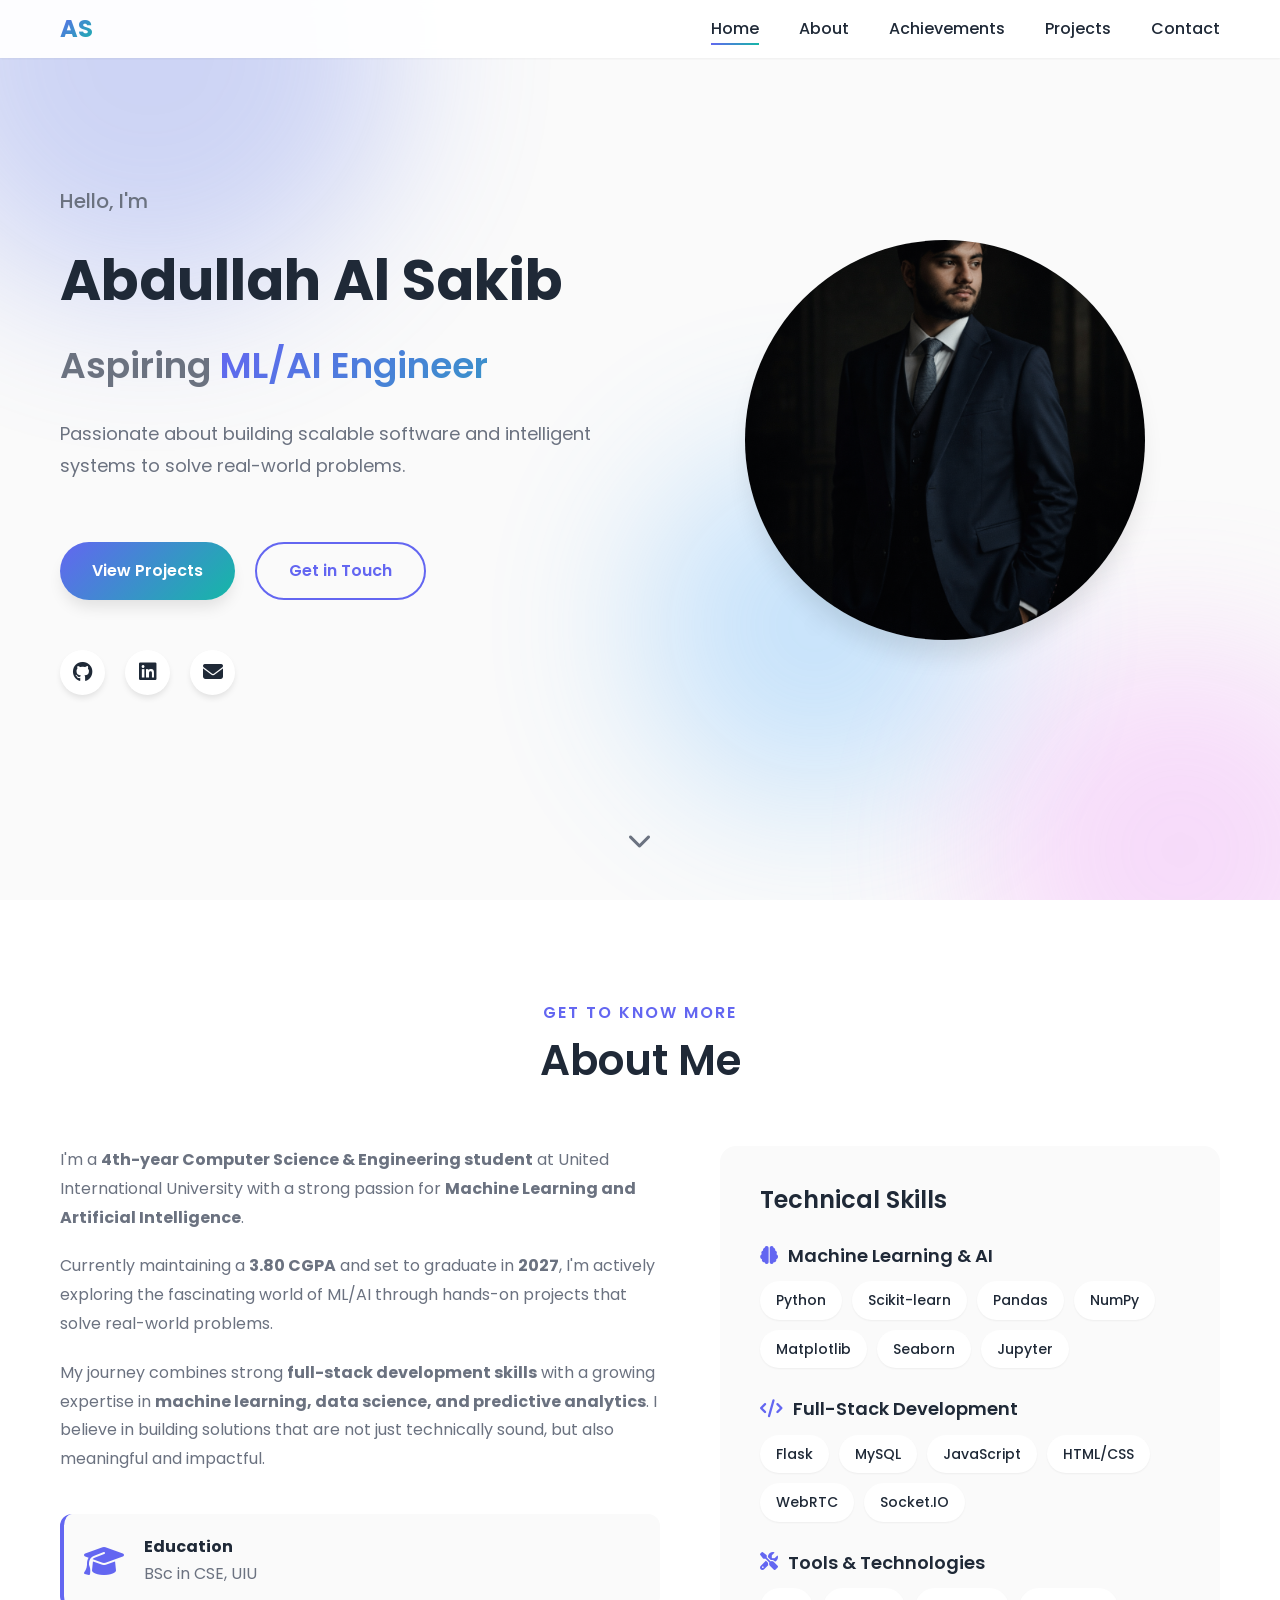
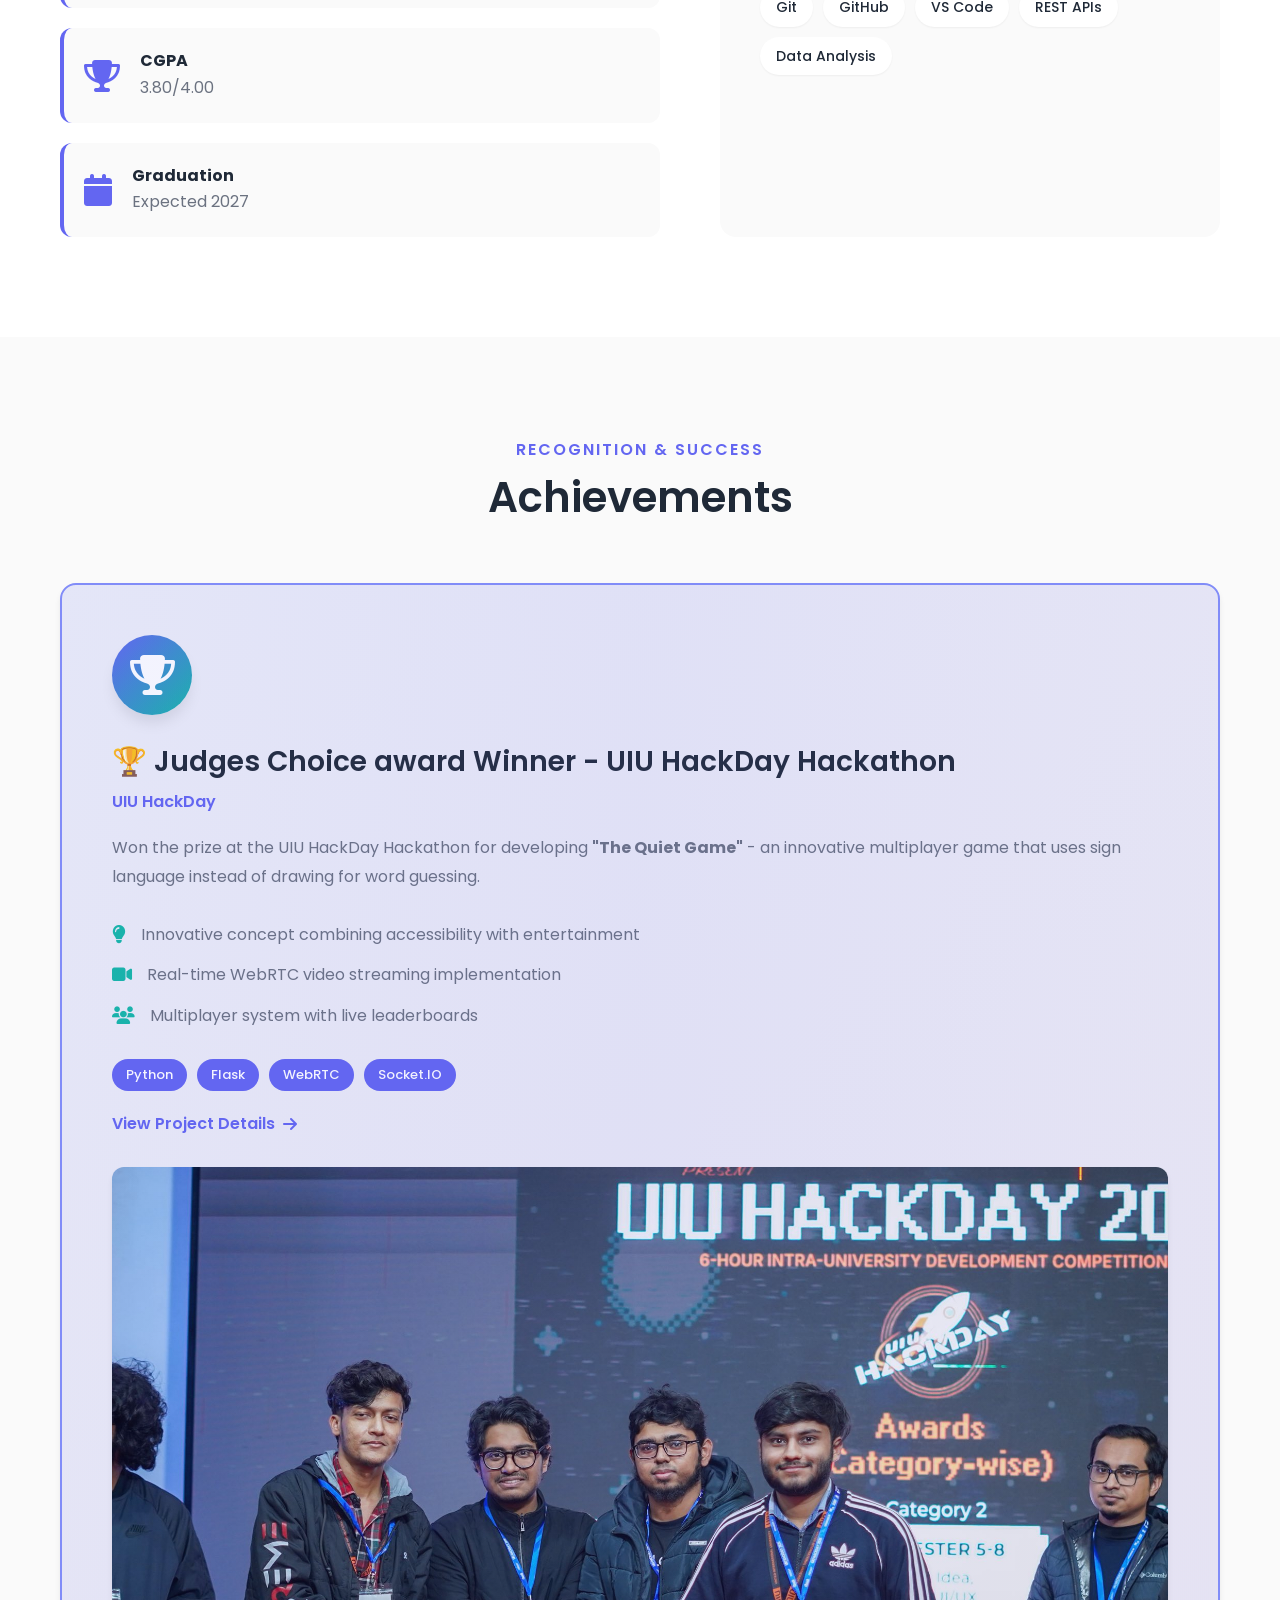
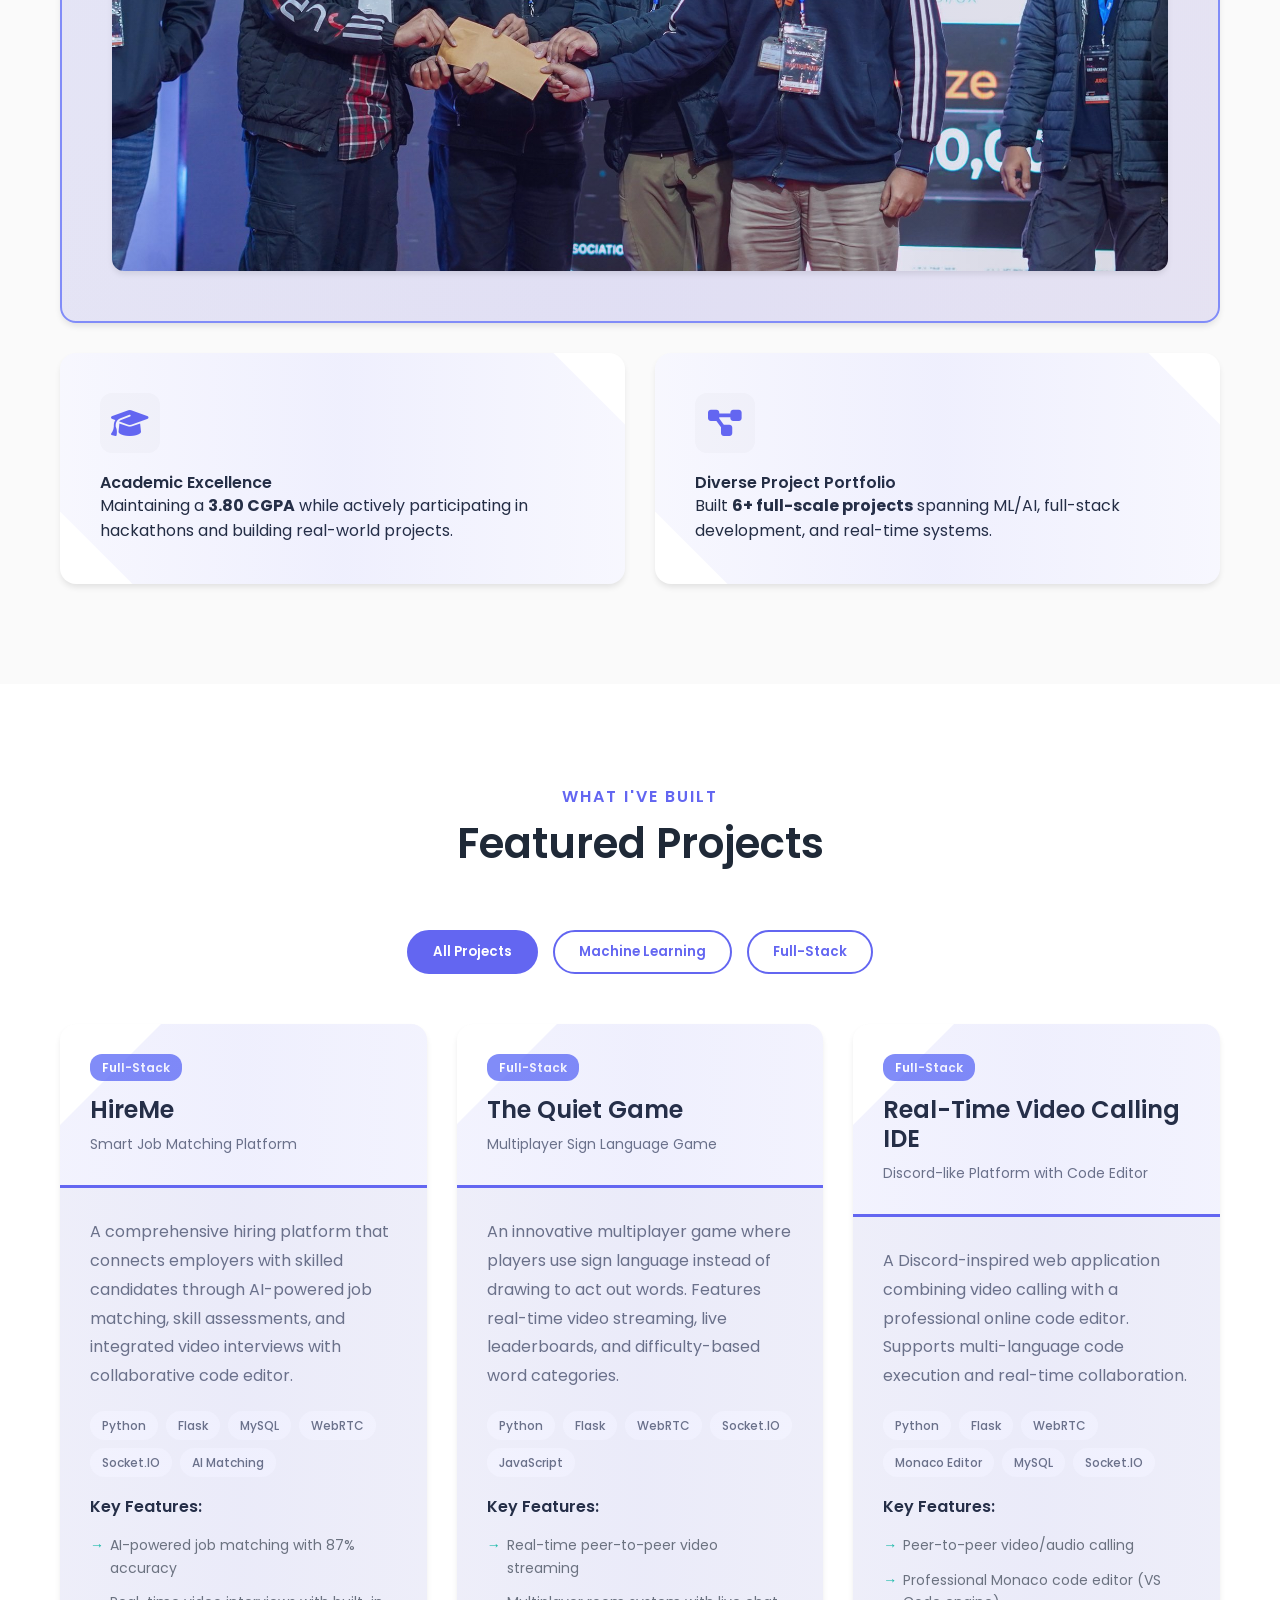
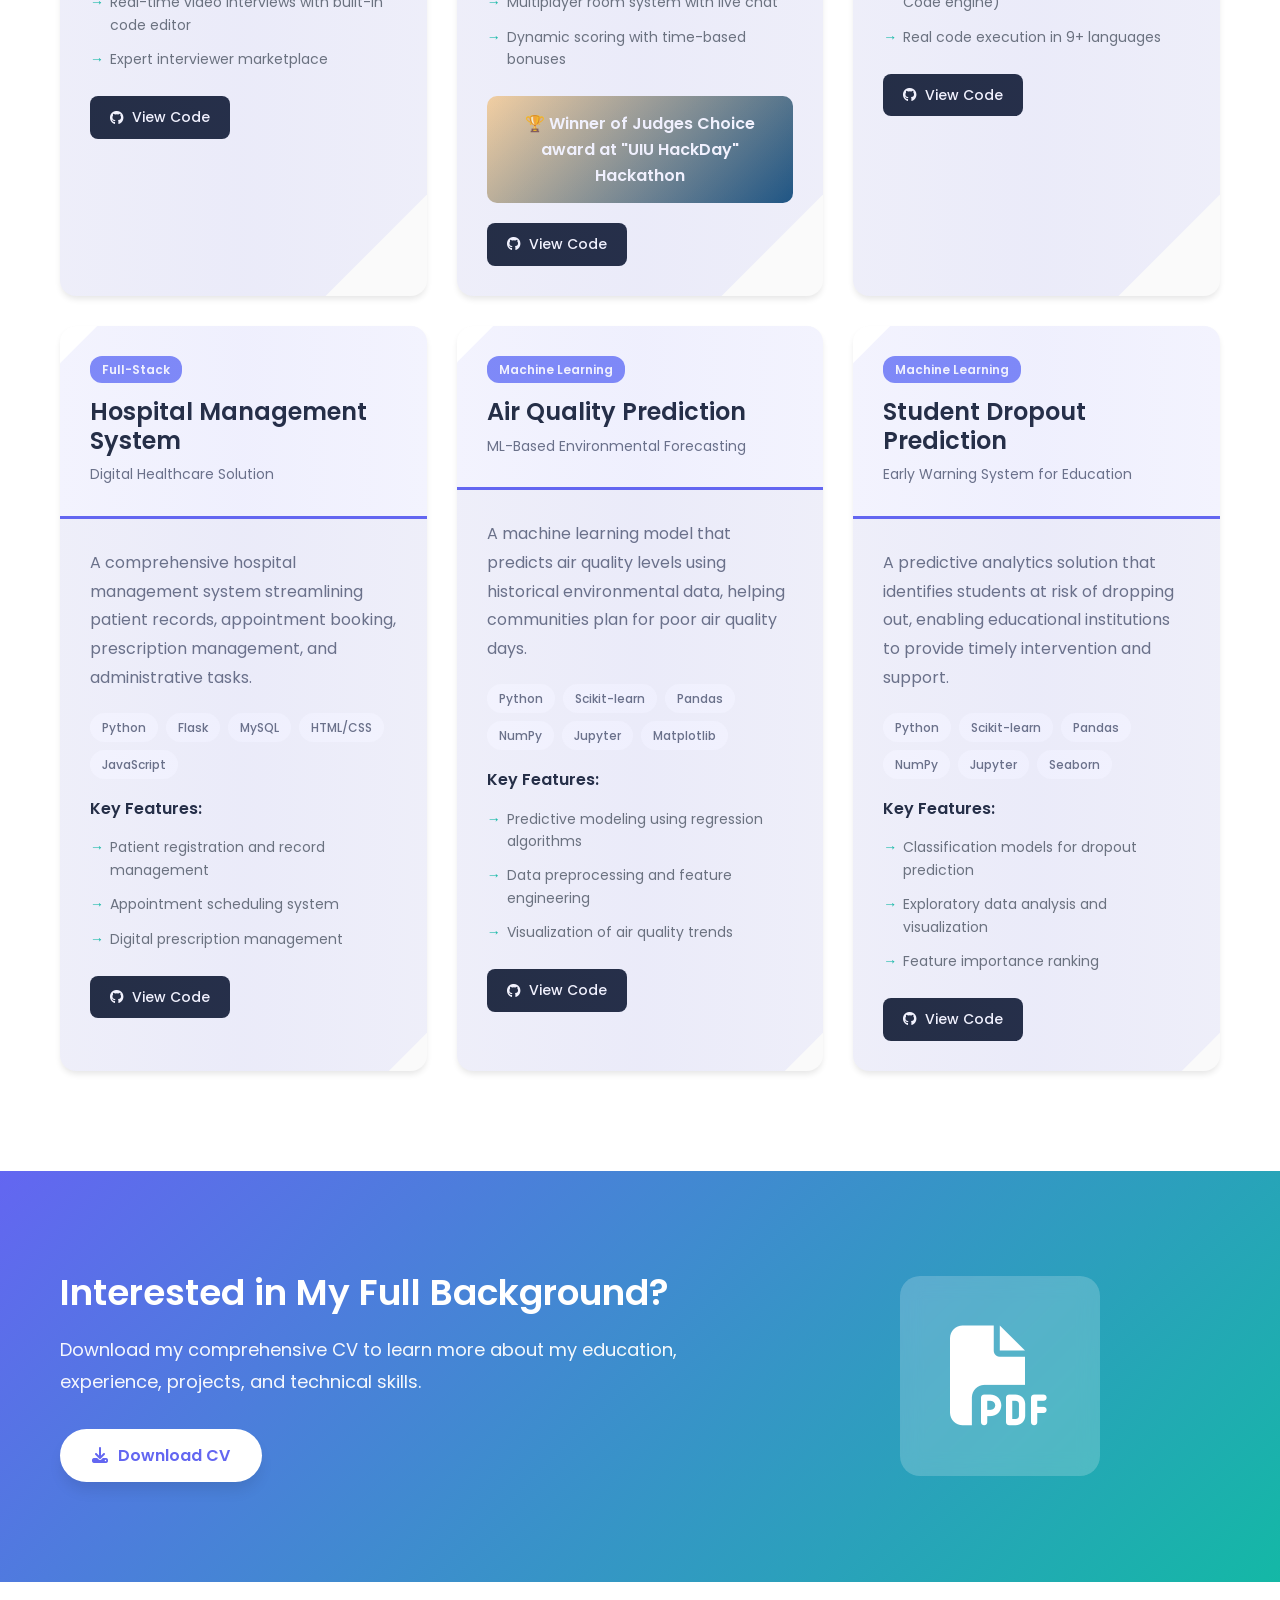
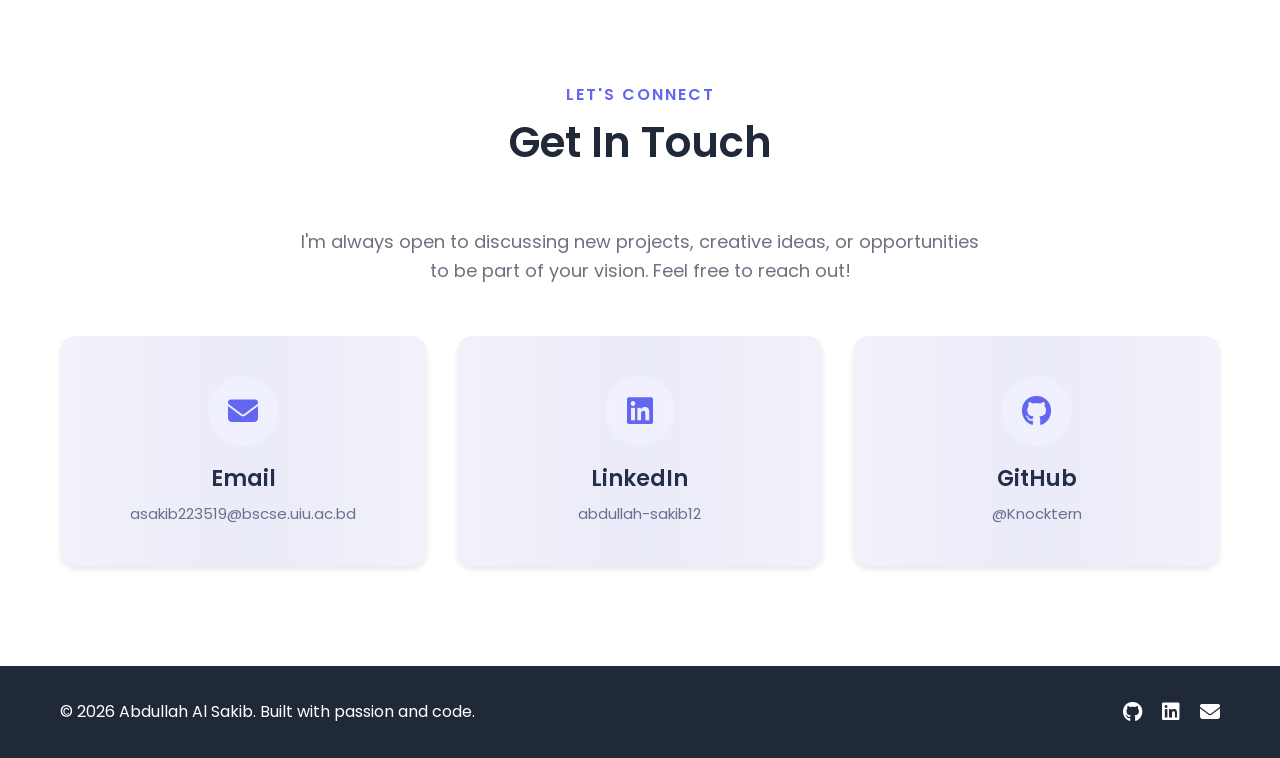
==== index.html @ eaa9c8a6 "Update: Hackathon image, navbar styling, and generalized description" ====
<!DOCTYPE html>
<html lang="en">
<head>
    <meta charset="UTF-8">
    <meta name="viewport" content="width=device-width, initial-scale=1.0">
    <meta name="description" content="Abdullah Al Sakib - Aspiring ML/AI Engineer | Portfolio showcasing machine learning projects and full-stack development">
    <meta name="author" content="Abdullah Al Sakib">
    <title>Abdullah Al Sakib | ML/AI Engineer</title>
    
    <!-- Favicon -->
    <link rel="icon" type="image/svg+xml" href="favicon.svg">
    <link rel="alternate icon" href="favicon.ico">
    
    <!-- Google Fonts -->
    <link rel="preconnect" href="https://fonts.googleapis.com">
    <link rel="preconnect" href="https://fonts.gstatic.com" crossorigin>
    <link href="https://fonts.googleapis.com/css2?family=Poppins:wght@300;400;500;600;700&display=swap" rel="stylesheet">
    
    <!-- Font Awesome for Icons -->
    <link rel="stylesheet" href="https://cdnjs.cloudflare.com/ajax/libs/font-awesome/6.4.0/css/all.min.css">
    
    <!-- Stylesheets -->
    <link rel="stylesheet" href="css/style.css">
    <link rel="stylesheet" href="css/animations.css">
</head>
<body>
    <!-- Navigation -->
    <nav class="navbar" id="navbar">
        <div class="container">
            <a href="#home" class="logo">AS</a>
            <ul class="nav-menu" id="navMenu">
                <li><a href="#home" class="nav-link">Home</a></li>
                <li><a href="#about" class="nav-link">About</a></li>
                <li><a href="#achievements" class="nav-link">Achievements</a></li>
                <li><a href="#projects" class="nav-link">Projects</a></li>
                <li><a href="#contact" class="nav-link">Contact</a></li>
            </ul>
            <div class="hamburger" id="hamburger">
                <span></span>
                <span></span>
                <span></span>
            </div>
        </div>
    </nav>

    <!-- Hero Section -->
    <section id="home" class="hero">
        <div class="hero-background">
            <div class="gradient-orb orb-1"></div>
            <div class="gradient-orb orb-2"></div>
            <div class="gradient-orb orb-3"></div>
        </div>
        <div class="container hero-content">
            <div class="hero-text">
                <p class="greeting fade-in">Hello, I'm</p>
                <h1 class="name fade-in-up">Abdullah Al Sakib</h1>
                <h2 class="title fade-in-up">Aspiring <span class="gradient-text typing-text">ML/AI Engineer</span></h2>
                <p class="tagline fade-in-up">Passionate about building scalable software and intelligent systems to solve real-world problems.</p>
                <div class="cta-buttons fade-in-up">
                    <a href="#projects" class="btn btn-primary">View Projects</a>
                    <a href="#contact" class="btn btn-outline">Get in Touch</a>
                </div>
                <div class="social-links fade-in">
                    <a href="https://github.com/Knocktern" target="_blank" aria-label="GitHub" class="social-icon">
                        <i class="fab fa-github"></i>
                    </a>
                    <a href="https://www.linkedin.com/in/abdullah-sakib12" target="_blank" aria-label="LinkedIn" class="social-icon">
                        <i class="fab fa-linkedin"></i>
                    </a>
                    <a href="mailto:asakib223519@bscse.uiu.ac.bd" aria-label="Email" class="social-icon">
                        <i class="fas fa-envelope"></i>
                    </a>
                </div>
            </div>
            <div class="hero-image fade-in">
                <div class="image-wrapper">
                    <img src="assets/images/profile.png" alt="Abdullah Al Sakib" id="profileImage">
                    <div class="image-overlay"></div>
                </div>
            </div>
        </div>
        <div class="scroll-indicator">
            <a href="#about">
                <i class="fas fa-chevron-down"></i>
            </a>
        </div>
    </section>

    <!-- About Section -->
    <section id="about" class="about">
        <div class="container">
            <div class="section-header reveal">
                <p class="section-subtitle">Get To Know More</p>
                <h2 class="section-title">About Me</h2>
            </div>
            <div class="about-content">
                <div class="about-text reveal">
                    <p class="about-intro">
                        I'm a <strong>4th-year Computer Science & Engineering student</strong> at United International University 
                        with a strong passion for <strong>Machine Learning and Artificial Intelligence</strong>.
                    </p>
                    <p>
                        Currently maintaining a <strong>3.80 CGPA</strong> and set to graduate in <strong>2027</strong>, 
                        I'm actively exploring the fascinating world of ML/AI through hands-on projects that solve real-world problems.
                    </p>
                    <p>
                        My journey combines strong <strong>full-stack development skills</strong> with a growing expertise in 
                        <strong>machine learning, data science, and predictive analytics</strong>. I believe in building solutions 
                        that are not just technically sound, but also meaningful and impactful.
                    </p>
                    <div class="quick-facts">
                        <div class="fact-item">
                            <i class="fas fa-graduation-cap"></i>
                            <div>
                                <strong>Education</strong>
                                <p>BSc in CSE, UIU</p>
                            </div>
                        </div>
                        <div class="fact-item">
                            <i class="fas fa-trophy"></i>
                            <div>
                                <strong>CGPA</strong>
                                <p>3.80/4.00</p>
                            </div>
                        </div>
                        <div class="fact-item">
                            <i class="fas fa-calendar"></i>
                            <div>
                                <strong>Graduation</strong>
                                <p>Expected 2027</p>
                            </div>
                        </div>
                    </div>
                </div>
                <div class="skills-section reveal">
                    <h3 class="skills-title">Technical Skills</h3>
                    <div class="skills-grid">
                        <div class="skill-category">
                            <h4><i class="fas fa-brain"></i> Machine Learning & AI</h4>
                            <div class="skill-tags">
                                <span class="skill-tag">Python</span>
                                <span class="skill-tag">Scikit-learn</span>
                                <span class="skill-tag">Pandas</span>
                                <span class="skill-tag">NumPy</span>
                                <span class="skill-tag">Matplotlib</span>
                                <span class="skill-tag">Seaborn</span>
                                <span class="skill-tag">Jupyter</span>
                            </div>
                        </div>
                        <div class="skill-category">
                            <h4><i class="fas fa-code"></i> Full-Stack Development</h4>
                            <div class="skill-tags">
                                <span class="skill-tag">Flask</span>
                                <span class="skill-tag">MySQL</span>
                                <span class="skill-tag">JavaScript</span>
                                <span class="skill-tag">HTML/CSS</span>
                                <span class="skill-tag">WebRTC</span>
                                <span class="skill-tag">Socket.IO</span>
                            </div>
                        </div>
                        <div class="skill-category">
                            <h4><i class="fas fa-tools"></i> Tools & Technologies</h4>
                            <div class="skill-tags">
                                <span class="skill-tag">Git</span>
                                <span class="skill-tag">GitHub</span>
                                <span class="skill-tag">VS Code</span>
                                <span class="skill-tag">REST APIs</span>
                                <span class="skill-tag">Data Analysis</span>
                            </div>
                        </div>
                    </div>
                </div>
            </div>
        </div>
    </section>

    <!-- Achievements Section -->
    <section id="achievements" class="achievements">
        <div class="container">
            <div class="section-header reveal">
                <p class="section-subtitle">Recognition & Success</p>
                <h2 class="section-title">Achievements</h2>
            </div>
            <div class="achievements-grid">
                <!-- Main Achievement Card - UIU HackDay -->
                <div class="achievement-card featured reveal">
                    <div class="achievement-badge">
                        <i class="fas fa-trophy"></i>
                    </div>
                    <div class="achievement-content">
                        <h3 class="achievement-title">🏆 Judges Choice award Winner - UIU HackDay Hackathon</h3>
                        <p class="achievement-event">UIU HackDay</p>
                        <p class="achievement-description">
                            Won the prize at the UIU HackDay Hackathon for developing <strong>"The Quiet Game"</strong> - 
                            an innovative multiplayer game that uses sign language instead of drawing for word guessing.
                        </p>
                        <div class="achievement-highlights">
                            <div class="highlight-item">
                                <i class="fas fa-lightbulb"></i>
                                <span>Innovative concept combining accessibility with entertainment</span>
                            </div>
                            <div class="highlight-item">
                                <i class="fas fa-video"></i>
                                <span>Real-time WebRTC video streaming implementation</span>
                            </div>
                            <div class="highlight-item">
                                <i class="fas fa-users"></i>
                                <span>Multiplayer system with live leaderboards</span>
                            </div>
                        </div>
                        <div class="achievement-tech">
                            <span class="tech-badge">Python</span>
                            <span class="tech-badge">Flask</span>
                            <span class="tech-badge">WebRTC</span>
                            <span class="tech-badge">Socket.IO</span>
                        </div>
                        <a href="#projects" class="achievement-link">View Project Details <i class="fas fa-arrow-right"></i></a>
                    </div>
                    <div class="achievement-image">
                        <img src="assets/images/Hackathon.jpg" alt="UIU HackDay Award">
                    </div>
                </div>

                <!-- Academic Achievement -->
                <div class="achievement-card reveal">
                    <div class="achievement-icon">
                        <i class="fas fa-graduation-cap"></i>
                    </div>
                    <h4>Academic Excellence</h4>
                    <p>Maintaining a <strong>3.80 CGPA</strong> while actively participating in hackathons and building real-world projects.</p>
                </div>

                <!-- Project Portfolio -->
                <div class="achievement-card reveal">
                    <div class="achievement-icon">
                        <i class="fas fa-project-diagram"></i>
                    </div>
                    <h4>Diverse Project Portfolio</h4>
                    <p>Built <strong>6+ full-scale projects</strong> spanning ML/AI, full-stack development, and real-time systems.</p>
                </div>
            </div>
        </div>
    </section>

    <!-- Projects Section -->
    <section id="projects" class="projects">
        <div class="container">
            <div class="section-header reveal">
                <p class="section-subtitle">What I've Built</p>
                <h2 class="section-title">Featured Projects</h2>
            </div>
            
            <!-- Filter Buttons -->
            <div class="project-filters reveal">
                <button class="filter-btn active" data-filter="all">All Projects</button>
                <button class="filter-btn" data-filter="Machine Learning">Machine Learning</button>
                <button class="filter-btn" data-filter="Full-Stack">Full-Stack</button>
            </div>

            <!-- Projects Grid - Will be populated by JavaScript -->
            <div class="projects-grid" id="projectsGrid">
                <!-- Projects will be dynamically loaded here -->
            </div>
        </div>
    </section>

    <!-- CV Section -->
    <section id="cv" class="cv-section">
        <div class="container">
            <div class="cv-content reveal">
                <div class="cv-text">
                    <h2 class="cv-title">Interested in My Full Background?</h2>
                    <p class="cv-description">
                        Download my comprehensive CV to learn more about my education, 
                        experience, projects, and technical skills.
                    </p>
                    <a href="assets/cv/CV_0112230519_Abdullah Al Sakib.pdf" download class="btn btn-primary cv-btn">
                        <i class="fas fa-download"></i> Download CV
                    </a>
                </div>
                <div class="cv-visual">
                    <div class="cv-icon">
                        <i class="fas fa-file-pdf"></i>
                    </div>
                </div>
            </div>
        </div>
    </section>

    <!-- Contact Section -->
    <section id="contact" class="contact">
        <div class="container">
            <div class="section-header reveal">
                <p class="section-subtitle">Let's Connect</p>
                <h2 class="section-title">Get In Touch</h2>
            </div>
            <div class="contact-content reveal">
                <p class="contact-intro">
                    I'm always open to discussing new projects, creative ideas, or opportunities to be part of your vision. 
                    Feel free to reach out!
                </p>
                <div class="contact-methods">
                    <a href="mailto:asakib223519@bscse.uiu.ac.bd" class="contact-card">
                        <div class="contact-icon">
                            <i class="fas fa-envelope"></i>
                        </div>
                        <h3>Email</h3>
                        <p>asakib223519@bscse.uiu.ac.bd</p>
                    </a>
                    <a href="https://www.linkedin.com/in/abdullah-sakib12" target="_blank" class="contact-card">
                        <div class="contact-icon">
                            <i class="fab fa-linkedin"></i>
                        </div>
                        <h3>LinkedIn</h3>
                        <p>abdullah-sakib12</p>
                    </a>
                    <a href="https://github.com/Knocktern" target="_blank" class="contact-card">
                        <div class="contact-icon">
                            <i class="fab fa-github"></i>
                        </div>
                        <h3>GitHub</h3>
                        <p>@Knocktern</p>
                    </a>
                </div>
            </div>
        </div>
    </section>

    <!-- Footer -->
    <footer class="footer">
        <div class="container">
            <p>&copy; 2026 Abdullah Al Sakib. Built with passion and code.</p>
            <div class="footer-links">
                <a href="https://github.com/Knocktern" target="_blank"><i class="fab fa-github"></i></a>
                <a href="https://www.linkedin.com/in/abdullah-sakib12" target="_blank"><i class="fab fa-linkedin"></i></a>
                <a href="mailto:asakib223519@bscse.uiu.ac.bd"><i class="fas fa-envelope"></i></a>
            </div>
        </div>
    </footer>

    <!-- JavaScript -->
    <script src="js/main.js"></script>
</body>
</html>
---- css/style.css ----
/* ==========================================
   MODERN PORTFOLIO - LIGHT THEME
   ========================================== */

/* ========== CSS Variables ========== */
:root {
    /* Colors */
    --primary-color: #6366f1;
    --primary-dark: #4f46e5;
    --primary-light: #818cf8;
    --accent-color: #14b8a6;
    --accent-dark: #0d9488;
    
    --bg-color: #fafafa;
    --surface-color: #ffffff;
    --surface-hover: #f5f5f5;
    
    --text-primary: #1f2937;
    --text-secondary: #6b7280;
    --text-light: #9ca3af;
    
    --gradient-1: linear-gradient(135deg, #667eea 0%, #764ba2 100%);
    --gradient-2: linear-gradient(135deg, #f093fb 0%, #f5576c 100%);
    --gradient-3: linear-gradient(135deg, #4facfe 0%, #00f2fe 100%);
    --gradient-primary: linear-gradient(135deg, var(--primary-color) 0%, var(--accent-color) 100%);
    
    /* Shadows */
    --shadow-sm: 0 1px 2px 0 rgba(0, 0, 0, 0.05);
    --shadow-md: 0 4px 6px -1px rgba(0, 0, 0, 0.1);
    --shadow-lg: 0 10px 15px -3px rgba(0, 0, 0, 0.1);
    --shadow-xl: 0 20px 25px -5px rgba(0, 0, 0, 0.1);
    
    /* Spacing */
    --section-padding: 100px 0;
    --container-width: 1200px;
    
    /* Typography */
    --font-primary: 'Poppins', sans-serif;
}

/* ========== Reset & Base Styles ========== */
* {
    margin: 0;
    padding: 0;
    box-sizing: border-box;
}

html {
    scroll-behavior: smooth;
}

body {
    font-family: var(--font-primary);
    background-color: var(--bg-color);
    color: var(--text-primary);
    line-height: 1.6;
    overflow-x: hidden;
}

.container {
    max-width: var(--container-width);
    margin: 0 auto;
    padding: 0 20px;
}

section {
    padding: var(--section-padding);
}

/* ========== Typography ========== */
h1, h2, h3, h4, h5, h6 {
    font-weight: 600;
    line-height: 1.2;
}

.gradient-text {
    background: var(--gradient-primary);
    background-clip: text;
    -webkit-background-clip: text;
    -webkit-text-fill-color: transparent;
}

/* ========== Navigation ========== */
.navbar {
    position: fixed;
    top: 0;
    width: 100%;
    background: rgba(255, 255, 255, 0.95);
    backdrop-filter: blur(10px);
    box-shadow: var(--shadow-sm);
    z-index: 1000;
    transition: all 0.3s ease;
}

.navbar.scrolled {
    box-shadow: var(--shadow-md);
}

.navbar .container {
    display: flex;
    justify-content: space-between;
    align-items: center;
    padding: 10px 20px;
}

.logo {
    font-size: 24px;
    font-weight: 700;
    background: var(--gradient-primary);
    background-clip: text;
    -webkit-background-clip: text;
    -webkit-text-fill-color: transparent;
    text-decoration: none;
}

.nav-menu {
    display: flex;
    list-style: none;
    gap: 40px;
}

.nav-link {
    text-decoration: none;
    color: var(--text-primary);
    font-weight: 500;
    transition: color 0.3s ease;
    position: relative;
}

.nav-link::after {
    content: '';
    position: absolute;
    bottom: -5px;
    left: 0;
    width: 0;
    height: 2px;
    background: var(--gradient-primary);
    transition: width 0.3s ease;
}

.nav-link:hover::after,
.nav-link.active::after {
    width: 100%;
}

.nav-link:hover {
    color: var(--primary-color);
}

.hamburger {
    display: none;
    flex-direction: column;
    cursor: pointer;
    gap: 5px;
}

.hamburger span {
    width: 25px;
    height: 3px;
    background: var(--text-primary);
    transition: all 0.3s ease;
}

/* ========== Hero Section ========== */
.hero {
    min-height: 100vh;
    display: flex;
    align-items: center;
    justify-content: center;
    position: relative;
    overflow: hidden;
    padding-top: 80px;
}

.hero-background {
    position: absolute;
    inset: 0;
    overflow: hidden;
    z-index: 0;
}

.gradient-orb {
    position: absolute;
    border-radius: 50%;
    filter: blur(80px);
    opacity: 0.3;
    animation: float 20s ease-in-out infinite;
}

.orb-1 {
    width: 500px;
    height: 500px;
    background: #667eea;
    top: -200px;
    left: -100px;
}

.orb-2 {
    width: 400px;
    height: 400px;
    background: #f093fb;
    bottom: -150px;
    right: -100px;
    animation-delay: -5s;
}

.orb-3 {
    width: 350px;
    height: 350px;
    background: #4facfe;
    top: 50%;
    left: 50%;
    transform: translate(-50%, -50%);
    animation-delay: -10s;
}

.hero-content {
    display: grid;
    grid-template-columns: 1fr 1fr;
    gap: 60px;
    align-items: center;
    position: relative;
    z-index: 1;
}

.hero-text {
    display: flex;
    flex-direction: column;
    gap: 20px;
}

.greeting {
    font-size: 20px;
    color: var(--text-secondary);
    font-weight: 500;
}

.name {
    font-size: 56px;
    font-weight: 700;
    color: var(--text-primary);
    margin: 10px 0;
}

.title {
    font-size: 36px;
    color: var(--text-secondary);
    font-weight: 600;
}

.tagline {
    font-size: 18px;
    color: var(--text-secondary);
    margin: 10px 0;
    line-height: 1.8;
}

.cta-buttons {
    display: flex;
    gap: 20px;
    margin-top: 30px;
}

.btn {
    padding: 14px 32px;
    border-radius: 50px;
    font-weight: 600;
    text-decoration: none;
    transition: all 0.3s ease;
    display: inline-flex;
    align-items: center;
    gap: 10px;
    font-size: 16px;
}

.btn-primary {
    background: var(--gradient-primary);
    color: white;
    box-shadow: var(--shadow-lg);
}

.btn-primary:hover {
    transform: translateY(-2px);
    box-shadow: var(--shadow-xl);
}

.btn-outline {
    border: 2px solid var(--primary-color);
    color: var(--primary-color);
    background: transparent;
}

.btn-outline:hover {
    background: var(--primary-color);
    color: white;
    transform: translateY(-2px);
}

.social-links {
    display: flex;
    gap: 20px;
    margin-top: 30px;
}

.social-icon {
    width: 45px;
    height: 45px;
    display: flex;
    align-items: center;
    justify-content: center;
    border-radius: 50%;
    background: var(--surface-color);
    color: var(--text-primary);
    text-decoration: none;
    box-shadow: var(--shadow-md);
    transition: all 0.3s ease;
    font-size: 20px;
}

.social-icon:hover {
    background: var(--gradient-primary);
    color: white;
    transform: translateY(-5px);
    box-shadow: var(--shadow-lg);
}

.hero-image {
    display: flex;
    justify-content: center;
    align-items: center;
}

.image-wrapper {
    position: relative;
    width: 400px;
    height: 400px;
    border-radius: 50%;
    overflow: hidden;
    box-shadow: var(--shadow-xl);
}

.image-wrapper img {
    width: 100%;
    height: 100%;
    object-fit: cover;
    transition: transform 0.3s ease;
}

.image-wrapper:hover img {
    transform: scale(1.1);
}

.image-overlay {
    position: absolute;
    inset: 0;
    background: var(--gradient-primary);
    opacity: 0;
    transition: opacity 0.3s ease;
}

.image-wrapper:hover .image-overlay {
    opacity: 0.2;
}

.scroll-indicator {
    position: absolute;
    bottom: 40px;
    left: 50%;
    transform: translateX(-50%);
    animation: bounce 2s infinite;
}

.scroll-indicator a {
    color: var(--text-secondary);
    font-size: 24px;
    text-decoration: none;
}

/* ========== Section Headers ========== */
.section-header {
    text-align: center;
    margin-bottom: 60px;
}

.section-subtitle {
    font-size: 16px;
    color: var(--primary-color);
    font-weight: 600;
    text-transform: uppercase;
    letter-spacing: 2px;
}

.section-title {
    font-size: 42px;
    margin-top: 10px;
    color: var(--text-primary);
}

/* ========== About Section ========== */
.about {
    background: var(--surface-color);
}

.about-content {
    display: grid;
    grid-template-columns: 1.2fr 1fr;
    gap: 60px;
}

.about-intro {
    font-size: 20px;
    color: var(--text-primary);
    margin-bottom: 20px;
}

.about-text p {
    color: var(--text-secondary);
    margin-bottom: 20px;
    font-size: 16px;
    line-height: 1.8;
}

.quick-facts {
    display: grid;
    gap: 20px;
    margin-top: 40px;
}

.fact-item {
    display: flex;
    align-items: center;
    gap: 20px;
    padding: 20px;
    background: var(--bg-color);
    border-radius: 12px;
    border-left: 4px solid var(--primary-color);
}

.fact-item i {
    font-size: 32px;
    color: var(--primary-color);
}

.fact-item strong {
    display: block;
    color: var(--text-primary);
    font-size: 16px;
}

.fact-item p {
    color: var(--text-secondary);
    margin: 0;
}

.skills-section {
    background: var(--bg-color);
    padding: 40px;
    border-radius: 16px;
}

.skills-title {
    font-size: 24px;
    margin-bottom: 30px;
    color: var(--text-primary);
}

.skills-grid {
    display: flex;
    flex-direction: column;
    gap: 30px;
}

.skill-category h4 {
    color: var(--text-primary);
    margin-bottom: 15px;
    display: flex;
    align-items: center;
    gap: 10px;
    font-size: 18px;
}

.skill-category i {
    color: var(--primary-color);
}

.skill-tags {
    display: flex;
    flex-wrap: wrap;
    gap: 10px;
}

.skill-tag {
    padding: 8px 16px;
    background: var(--surface-color);
    border-radius: 20px;
    font-size: 14px;
    color: var(--text-primary);
    font-weight: 500;
    box-shadow: var(--shadow-sm);
    transition: all 0.3s ease;
}

.skill-tag:hover {
    transform: translateY(-2px);
    box-shadow: var(--shadow-md);
    background: var(--primary-light);
    color: white;
}

/* ========== Achievements Section ========== */
.achievements {
    background: var(--bg-color);
}

.achievements-grid {
    display: grid;
    grid-template-columns: 1fr;
    gap: 30px;
}

.achievement-card {
    background: var(--surface-color);
    padding: 40px;
    border-radius: 16px;
    box-shadow: var(--shadow-md);
    transition: all 0.3s ease;
}

.achievement-card:hover {
    transform: translateY(-5px);
    box-shadow: var(--shadow-xl);
}

.achievement-card.featured {
    background: linear-gradient(135deg, #667eea15 0%, #764ba215 100%);
    border: 2px solid var(--primary-light);
    padding: 50px;
}

.achievement-badge {
    width: 80px;
    height: 80px;
    background: var(--gradient-primary);
    border-radius: 50%;
    display: flex;
    align-items: center;
    justify-content: center;
    margin-bottom: 30px;
    box-shadow: var(--shadow-lg);
}

.achievement-badge i {
    font-size: 40px;
    color: white;
}

.achievement-icon {
    width: 60px;
    height: 60px;
    background: var(--bg-color);
    border-radius: 12px;
    display: flex;
    align-items: center;
    justify-content: center;
    margin-bottom: 20px;
}

.achievement-icon i {
    font-size: 30px;
    color: var(--primary-color);
}

.achievement-title {
    font-size: 28px;
    margin-bottom: 10px;
    color: var(--text-primary);
}

.achievement-event {
    color: var(--primary-color);
    font-weight: 600;
    font-size: 16px;
    margin-bottom: 20px;
}

.achievement-description {
    color: var(--text-secondary);
    line-height: 1.8;
    margin-bottom: 30px;
    font-size: 16px;
}

.achievement-highlights {
    display: flex;
    flex-direction: column;
    gap: 15px;
    margin-bottom: 30px;
}

.highlight-item {
    display: flex;
    align-items: center;
    gap: 15px;
    color: var(--text-secondary);
}

.highlight-item i {
    color: var(--accent-color);
    font-size: 18px;
}

.achievement-tech {
    display: flex;
    flex-wrap: wrap;
    gap: 10px;
    margin-bottom: 20px;
}

.tech-badge {
    padding: 6px 14px;
    background: var(--primary-color);
    color: white;
    border-radius: 20px;
    font-size: 13px;
    font-weight: 500;
}

.achievement-link {
    color: var(--primary-color);
    text-decoration: none;
    font-weight: 600;
    display: inline-flex;
    align-items: center;
    gap: 8px;
    transition: gap 0.3s ease;
}

.achievement-link:hover {
    gap: 15px;
}

.achievement-image-placeholder {
    margin-top: 30px;
    background: var(--bg-color);
    border-radius: 12px;
    padding: 60px;
    text-align: center;
    border: 2px dashed var(--text-light);
}

.achievement-image {
    margin-top: 30px;
    border-radius: 12px;
    overflow: hidden;
    box-shadow: var(--shadow-md);
}

.achievement-image img {
    width: 100%;
    height: auto;
    display: block;
    transition: transform 0.3s ease;
}

.achievement-image img:hover {
    transform: scale(1.02);
}

.placeholder-content i {
    font-size: 48px;
    color: var(--text-light);
    margin-bottom: 15px;
}

.placeholder-content p {
    color: var(--text-secondary);
    font-style: italic;
}

/* Add grid for smaller achievement cards */
@media (min-width: 768px) {
    .achievements-grid {
        grid-template-columns: repeat(2, 1fr);
    }
    
    .achievement-card.featured {
        grid-column: 1 / -1;
    }
}

/* ========== Projects Section ========== */
.projects {
    background: var(--surface-color);
}

.project-filters {
    display: flex;
    justify-content: center;
    gap: 15px;
    margin-bottom: 50px;
    flex-wrap: wrap;
}

.filter-btn {
    padding: 10px 24px;
    border: 2px solid var(--primary-color);
    background: transparent;
    color: var(--primary-color);
    border-radius: 50px;
    cursor: pointer;
    font-weight: 600;
    font-family: var(--font-primary);
    transition: all 0.3s ease;
}

.filter-btn:hover,
.filter-btn.active {
    background: var(--primary-color);
    color: white;
}

.projects-grid {
    display: grid;
    grid-template-columns: repeat(auto-fit, minmax(350px, 1fr));
    gap: 30px;
}

.project-card {
    background: var(--bg-color);
    border-radius: 16px;
    overflow: hidden;
    box-shadow: var(--shadow-md);
    transition: all 0.3s ease;
    display: flex;
    flex-direction: column;
}

.project-card:hover {
    transform: translateY(-10px);
    box-shadow: var(--shadow-xl);
}

.project-header {
    padding: 30px;
    background: var(--surface-color);
    border-bottom: 3px solid var(--primary-color);
}

.project-category {
    display: inline-block;
    padding: 4px 12px;
    background: var(--primary-light);
    color: white;
    border-radius: 12px;
    font-size: 12px;
    font-weight: 600;
    margin-bottom: 15px;
}

.project-name {
    font-size: 24px;
    margin-bottom: 8px;
    color: var(--text-primary);
}

.project-tagline {
    color: var(--text-secondary);
    font-size: 14px;
}

.project-body {
    padding: 30px;
    flex-grow: 1;
}

.project-description {
    color: var(--text-secondary);
    line-height: 1.8;
    margin-bottom: 20px;
}

.project-tech {
    display: flex;
    flex-wrap: wrap;
    gap: 8px;
    margin-bottom: 20px;
}

.tech-tag {
    padding: 5px 12px;
    background: var(--surface-color);
    border-radius: 15px;
    font-size: 12px;
    color: var(--text-secondary);
    font-weight: 500;
}

.project-features {
    margin: 20px 0;
}

.project-features h4 {
    font-size: 16px;
    margin-bottom: 12px;
    color: var(--text-primary);
}

.project-features ul {
    list-style: none;
    padding: 0;
}

.project-features li {
    color: var(--text-secondary);
    padding: 6px 0;
    padding-left: 20px;
    position: relative;
    font-size: 14px;
}

.project-features li::before {
    content: '→';
    position: absolute;
    left: 0;
    color: var(--accent-color);
}

.project-links {
    display: flex;
    gap: 15px;
    margin-top: 20px;
}

.project-link {
    padding: 10px 20px;
    border-radius: 8px;
    text-decoration: none;
    font-weight: 500;
    transition: all 0.3s ease;
    display: inline-flex;
    align-items: center;
    gap: 8px;
    font-size: 14px;
}

.link-github {
    background: var(--text-primary);
    color: white;
}

.link-github:hover {
    background: var(--primary-dark);
}

.link-live {
    background: var(--accent-color);
    color: white;
}

.link-live:hover {
    background: var(--accent-dark);
}

.project-achievement {
    margin-top: 20px;
    padding: 15px;
    background: linear-gradient(135deg, #ffd89b 0%, #19547b 100%);
    border-radius: 10px;
    color: white;
    font-weight: 600;
    text-align: center;
}

/* ========== CV Section ========== */
.cv-section {
    background: var(--gradient-primary);
    color: white;
}

.cv-content {
    display: grid;
    grid-template-columns: 1.5fr 1fr;
    gap: 60px;
    align-items: center;
}

.cv-title {
    font-size: 36px;
    margin-bottom: 20px;
}

.cv-description {
    font-size: 18px;
    line-height: 1.8;
    opacity: 0.95;
    margin-bottom:30px;
}

.cv-btn {
    background: white;
    color: var(--primary-color);
}

.cv-btn:hover {
    background: var(--bg-color);
}

.cv-visual {
    display: flex;
    justify-content: center;
}

.cv-icon {
    width: 200px;
    height: 200px;
    background: rgba(255, 255, 255, 0.2);
    backdrop-filter: blur(10px);
    border-radius: 20px;
    display: flex;
    align-items: center;
    justify-content: center;
    font-size: 100px;
    color: white;
    animation: float 3s ease-in-out infinite;
}

/* ========== Contact Section ========== */
.contact {
    background: var(--surface-color);
}

.contact-intro {
    text-align: center;
    font-size: 18px;
    color: var(--text-secondary);
    margin-bottom: 50px;
    max-width: 700px;
    margin-left: auto;
    margin-right: auto;
}

.contact-methods {
    display: grid;
    grid-template-columns: repeat(auto-fit, minmax(280px, 1fr));
    gap: 30px;
}

.contact-card {
    background: var(--bg-color);
    padding: 40px;
    border-radius: 16px;
    text-align: center;
    text-decoration: none;
    transition: all 0.3s ease;
    box-shadow: var(--shadow-md);
}

.contact-card:hover {
    transform: translateY(-10px);
    box-shadow: var(--shadow-xl);
    background: var(--gradient-primary);
}

.contact-card:hover .contact-icon,
.contact-card:hover h3,
.contact-card:hover p {
    color: white;
}

.contact-icon {
    width: 70px;
    height: 70px;
    background: var(--surface-color);
    border-radius: 50%;
    display: flex;
    align-items: center;
    justify-content: center;
    margin: 0 auto 20px;
    font-size: 30px;
    color: var(--primary-color);
    transition: all 0.3s ease;
}

.contact-card h3 {
    font-size: 22px;
    margin-bottom: 10px;
    color: var(--text-primary);
    transition: color 0.3s ease;
}

.contact-card p {
    color: var(--text-secondary);
    font-size: 15px;
    transition: color 0.3s ease;
}

/* ========== Footer ========== */
.footer {
    background: var(--text-primary);
    color: white;
    padding: 30px 0;
    text-align: center;
}

.footer .container {
    display: flex;
    justify-content: space-between;
    align-items: center;
    flex-wrap: wrap;
    gap: 20px;
}

.footer-links {
    display: flex;
    gap: 20px;
}

.footer-links a {
    color: white;
    font-size: 20px;
    transition: color 0.3s ease;
}

.footer-links a:hover {
    color: var(--primary-light);
}

/* ========== Responsive Design ========== */
@media (max-width: 968px) {
    .hero-content {
        grid-template-columns: 1fr;
        text-align: center;
    }
    
    .hero-text {
        align-items: center;
    }
    
    .name {
        font-size: 42px;
    }
    
    .title {
        font-size: 28px;
    }
    
    .cta-buttons {
        justify-content: center;
    }
    
    .about-content {
        grid-template-columns: 1fr;
    }
    
    .cv-content {
        grid-template-columns: 1fr;
        text-align: center;
    }
    
    .projects-grid {
        grid-template-columns: 1fr;
    }
}

@media (max-width: 768px) {
    .nav-menu {
        position: fixed;
        top: 70px;
        right: -100%;
        flex-direction: column;
        background: var(--surface-color);
        width: 100%;
        text-align: center;
        box-shadow: var(--shadow-lg);
        transition: right 0.3s ease;
        padding: 20px 0;
    }
    
    .nav-menu.active {
        right: 0;
    }
    
    .hamburger {
        display: flex;
    }
    
    .section-title {
        font-size: 32px;
    }
    
    .name {
        font-size: 36px;
    }
    
    .image-wrapper {
        width: 300px;
        height: 300px;
    }
    
    .contact-methods {
        grid-template-columns: 1fr;
    }
    
    .footer .container {
        flex-direction: column;
    }
}
---- css/animations.css ----
/* ==========================================
   ANIMATIONS & TRANSITIONS
   ========================================== */

/* ========== Keyframe Animations ========== */

/* Float Animation */
@keyframes float {
    0%, 100% {
        transform: translate(0, 0);
    }
    33% {
        transform: translate(30px, -30px);
    }
    66% {
        transform: translate(-20px, 20px);
    }
}

/* Bounce Animation for Scroll Indicator */
@keyframes bounce {
    0%, 20%, 50%, 80%, 100% {
        transform: translateY(0) translateX(-50%);
    }
    40% {
        transform: translateY(-20px) translateX(-50%);
    }
    60% {
        transform: translateY(-10px) translateX(-50%);
    }
}

/* Fade In Animation */
@keyframes fadeIn {
    from {
        opacity: 0;
    }
    to {
        opacity: 1;
    }
}

/* Fade In Up Animation */
@keyframes fadeInUp {
    from {
        opacity: 0;
        transform: translateY(30px);
    }
    to {
        opacity: 1;
        transform: translateY(0);
    }
}

/* Fade In Left Animation */
@keyframes fadeInLeft {
    from {
        opacity: 0;
        transform: translateX(-30px);
    }
    to {
        opacity: 1;
        transform: translateX(0);
    }
}

/* Fade In Right Animation */
@keyframes fadeInRight {
    from {
        opacity: 0;
        transform: translateX(30px);
    }
    to {
        opacity: 1;
        transform: translateX(0);
    }
}

/* Scale In Animation */
@keyframes scaleIn {
    from {
        opacity: 0;
        transform: scale(0.9);
    }
    to {
        opacity: 1;
        transform: scale(1);
    }
}

/* Gradient Shift Animation */
@keyframes gradientShift {
    0% {
        background-position: 0% 50%;
    }
    50% {
        background-position: 100% 50%;
    }
    100% {
        background-position: 0% 50%;
    }
}

/* Pulse Animation */
@keyframes pulse {
    0%, 100% {
        opacity: 1;
    }
    50% {
        opacity: 0.7;
    }
}

/* Typing Animation */
@keyframes typing {
    from {
        width: 0;
    }
    to {
        width: 100%;
    }
}

@keyframes blink {
    50% {
        border-color: transparent;
    }
}

/* Slide In From Bottom */
@keyframes slideInBottom {
    from {
        opacity: 0;
        transform: translateY(50px);
    }
    to {
        opacity: 1;
        transform: translateY(0);
    }
}

/* Rotate Gentle */
@keyframes rotateGentle {
    0% {
        transform: rotate(0deg);
    }
    100% {
        transform: rotate(360deg);
    }
}

/* ========== Hero Section Animations ========== */

/* Hero Text Animations */
.fade-in {
    animation: fadeIn 1s ease-out forwards;
    opacity: 0;
}

.fade-in-up {
    animation: fadeInUp 1s ease-out forwards;
    opacity: 0;
}

.greeting {
    animation-delay: 0.2s;
}

.name {
    animation-delay: 0.4s;
}

.title {
    animation-delay: 0.6s;
}

.tagline {
    animation-delay: 0.8s;
}

.cta-buttons {
    animation-delay: 1s;
}

.social-links {
    animation-delay: 1.2s;
}

.hero-image {
    animation: fadeInRight 1s ease-out 0.5s forwards;
    opacity: 0;
}

/* Typing Effect for Title */
.typing-text {
    position: relative;
    display: inline-block;
}

/* ========== Scroll Reveal Animations ========== */

/* Elements with reveal class */
.reveal {
    opacity: 0;
    transform: translateY(30px);
    transition: all 0.8s ease-out;
}

.reveal.active {
    opacity: 1;
    transform: translateY(0);
}

/* Stagger animation for grid items */
.reveal-stagger {
    opacity: 0;
    transform: translateY(30px);
    transition: all 0.6s ease-out;
}

.reveal-stagger.active {
    opacity: 1;
    transform: translateY(0);
}

/* Add delays for staggered items */
.reveal-stagger:nth-child(1) { transition-delay: 0.1s; }
.reveal-stagger:nth-child(2) { transition-delay: 0.2s; }
.reveal-stagger:nth-child(3) { transition-delay: 0.3s; }
.reveal-stagger:nth-child(4) { transition-delay: 0.4s; }
.reveal-stagger:nth-child(5) { transition-delay: 0.5s; }
.reveal-stagger:nth-child(6) { transition-delay: 0.6s; }

/* ========== Hover Animations ========== */

/* Button Hover Effects */
.btn {
    position: relative;
    overflow: hidden;
}

.btn::before {
    content: '';
    position: absolute;
    top: 50%;
    left: 50%;
    width: 0;
    height: 0;
    border-radius: 50%;
    background: rgba(255, 255, 255, 0.3);
    transform: translate(-50%, -50%);
    transition: width 0.6s, height 0.6s;
}

.btn:hover::before {
    width: 300px;
    height: 300px;
}

/* Card Hover Glow Effect */
.project-card,
.achievement-card,
.contact-card {
    position: relative;
    overflow: hidden;
}

.project-card::before,
.achievement-card::before,
.contact-card::before {
    content: '';
    position: absolute;
    top: -50%;
    left: -50%;
    width: 200%;
    height: 200%;
    background: linear-gradient(
        45deg,
        transparent,
        rgba(99, 102, 241, 0.1),
        transparent
    );
    transform: rotate(45deg);
    transition: all 0.6s ease;
}

.project-card:hover::before,
.achievement-card:hover::before,
.contact-card:hover::before {
    left: 100%;
}

/* Social Icon Ripple Effect */
.social-icon {
    position: relative;
    overflow: hidden;
}

.social-icon::after {
    content: '';
    position: absolute;
    top: 50%;
    left: 50%;
    width: 0;
    height: 0;
    border-radius: 50%;
    background: rgba(99, 102, 241, 0.3);
    transform: translate(-50%, -50%);
    transition: width 0.5s, height 0.5s;
}

.social-icon:hover::after {
    width: 100px;
    height: 100px;
}

/* ========== Skill Tag Animations ========== */
.skill-tag {
    position: relative;
    overflow: hidden;
}

.skill-tag::before {
    content: '';
    position: absolute;
    top: 0;
    left: -100%;
    width: 100%;
    height: 100%;
    background: linear-gradient(90deg, transparent, rgba(255, 255, 255, 0.3), transparent);
    transition: left 0.5s;
}

.skill-tag:hover::before {
    left: 100%;
}

/* ========== Project Filter Animation ========== */
.project-card.filtered-out {
    opacity: 0;
    transform: scale(0.8);
    transition: all 0.5s ease;
    pointer-events: none;
}

.project-card.filtered-in {
    opacity: 1;
    transform: scale(1);
    transition: all 0.5s ease;
}

/* ========== Loading Animation ========== */
.loading {
    display: inline-block;
    width: 20px;
    height: 20px;
    border: 3px solid rgba(255, 255, 255, 0.3);
    border-radius: 50%;
    border-top-color: white;
    animation: spin 1s linear infinite;
}

@keyframes spin {
    to {
        transform: rotate(360deg);
    }
}

/* ========== Smooth Scroll Progress Bar ========== */
.scroll-progress {
    position: fixed;
    top: 0;
    left: 0;
    width: 0%;
    height: 3px;
    background: linear-gradient(90deg, var(--primary-color), var(--accent-color));
    z-index: 9999;
    transition: width 0.1s ease-out;
}

/* ========== Image Hover Effects ========== */
.image-wrapper {
    position: relative;
    overflow: hidden;
}

.image-wrapper::after {
    content: '';
    position: absolute;
    top: 0;
    left: 0;
    width: 100%;
    height: 100%;
    background: linear-gradient(135deg, var(--primary-color), var(--accent-color));
    opacity: 0;
    transition: opacity 0.4s ease;
    mix-blend-mode: overlay;
}

.image-wrapper:hover::after {
    opacity: 0.3;
}

/* ========== Achievement Badge Pulse ========== */
.achievement-badge {
    animation: pulse 2s ease-in-out infinite;
}

.achievement-card:hover .achievement-badge {
    animation: none;
    transform: scale(1.1) rotate(5deg);
    transition: transform 0.3s ease;
}

/* ========== CV Icon Float ========== */
.cv-icon {
    animation: float 3s ease-in-out infinite;
}

/* ========== Text Gradient Animation ========== */
.gradient-text {
    background-size: 200% auto;
    animation: gradientShift 3s ease infinite;
}

/* ========== Link Underline Animation ========== */
.achievement-link,
.nav-link {
    position: relative;
}

.achievement-link::after {
    content: '';
    position: absolute;
    bottom: -2px;
    left: 0;
    width: 0;
    height: 2px;
    background: var(--primary-color);
    transition: width 0.3s ease;
}

.achievement-link:hover::after {
    width: calc(100% - 30px);
}

/* ========== Parallax Effect for Background Orbs ========== */
.gradient-orb {
    will-change: transform;
}

/* ========== Stagger Animation for List Items ========== */
.project-features li {
    opacity: 0;
    animation: fadeInLeft 0.5s ease forwards;
}

.project-card:hover .project-features li:nth-child(1) { animation-delay: 0.1s; }
.project-card:hover .project-features li:nth-child(2) { animation-delay: 0.2s; }
.project-card:hover .project-features li:nth-child(3) { animation-delay: 0.3s; }
.project-card:hover .project-features li:nth-child(4) { animation-delay: 0.4s; }
.project-card:hover .project-features li:nth-child(5) { animation-delay: 0.5s; }

/* Reset animation when not hovering */
.project-card:not(:hover) .project-features li {
    opacity: 1;
    animation: none;
}

/* ========== Navbar Scroll Animation ========== */
.navbar {
    transform: translateY(0);
    transition: transform 0.3s ease, box-shadow 0.3s ease;
}

.navbar.hidden {
    transform: translateY(-100%);
}

/* ========== Hamburger Menu Animation ========== */
.hamburger.active span:nth-child(1) {
    transform: rotate(45deg) translate(5px, 5px);
}

.hamburger.active span:nth-child(2) {
    opacity: 0;
}

.hamburger.active span:nth-child(3) {
    transform: rotate(-45deg) translate(7px, -6px);
}

/* ========== Smooth Color Transitions ========== */
* {
    transition: background-color 0.3s ease, color 0.3s ease;
}

/* Exclude specific elements from global transition */
.nav-link::after,
.btn::before,
.social-icon::after,
.project-card::before,
.achievement-card::before,
.contact-card::before {
    transition: all 0.3s ease;
}

/* ========== Page Load Animation ========== */
@keyframes pageLoad {
    from {
        opacity: 0;
    }
    to {
        opacity: 1;
    }
}

body {
    animation: pageLoad 0.5s ease-in;
}

/* ========== Focus Visible Styles (Accessibility) ========== */
.btn:focus-visible,
.nav-link:focus-visible,
.social-icon:focus-visible,
.filter-btn:focus-visible {
    outline: 3px solid var(--primary-color);
    outline-offset: 3px;
}

/* ========== Reduce Motion for Accessibility ========== */
@media (prefers-reduced-motion: reduce) {
    *,
    *::before,
    *::after {
        animation-duration: 0.01ms !important;
        animation-iteration-count: 1 !important;
        transition-duration: 0.01ms !important;
    }
}
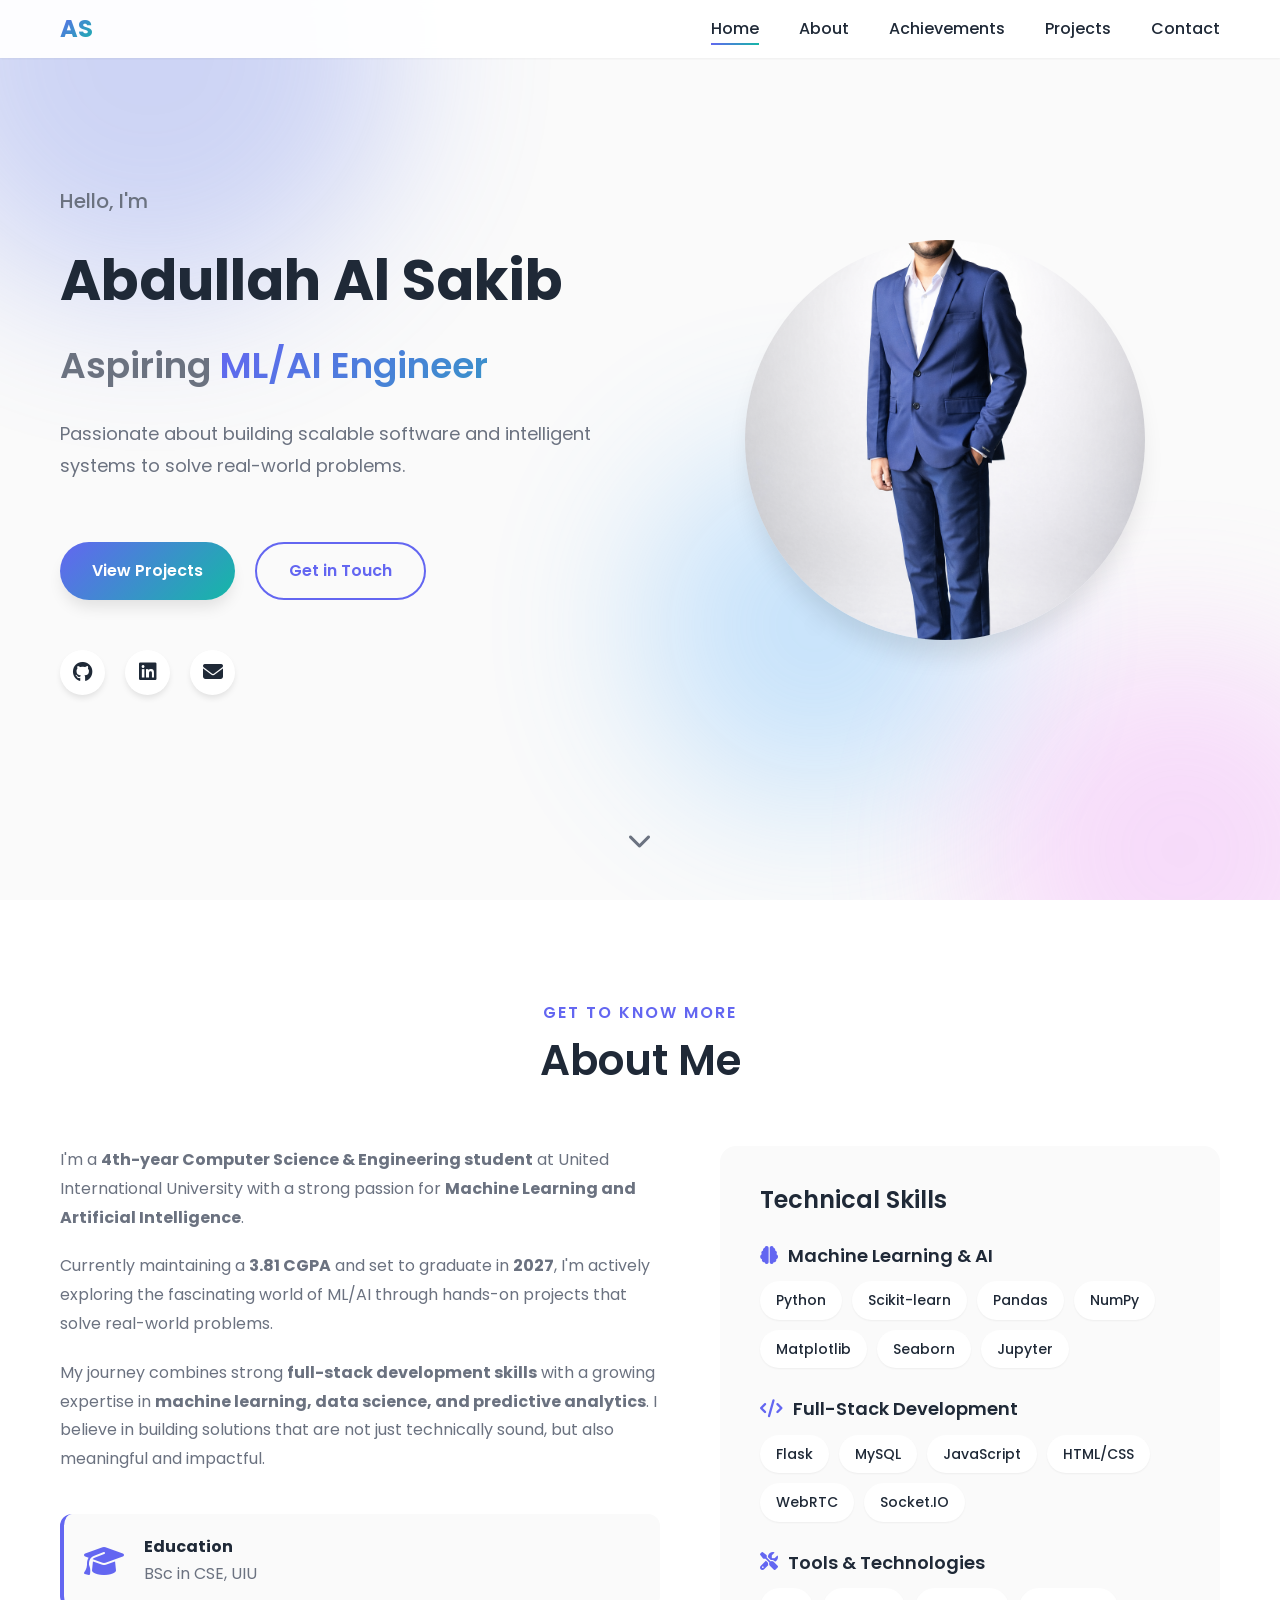
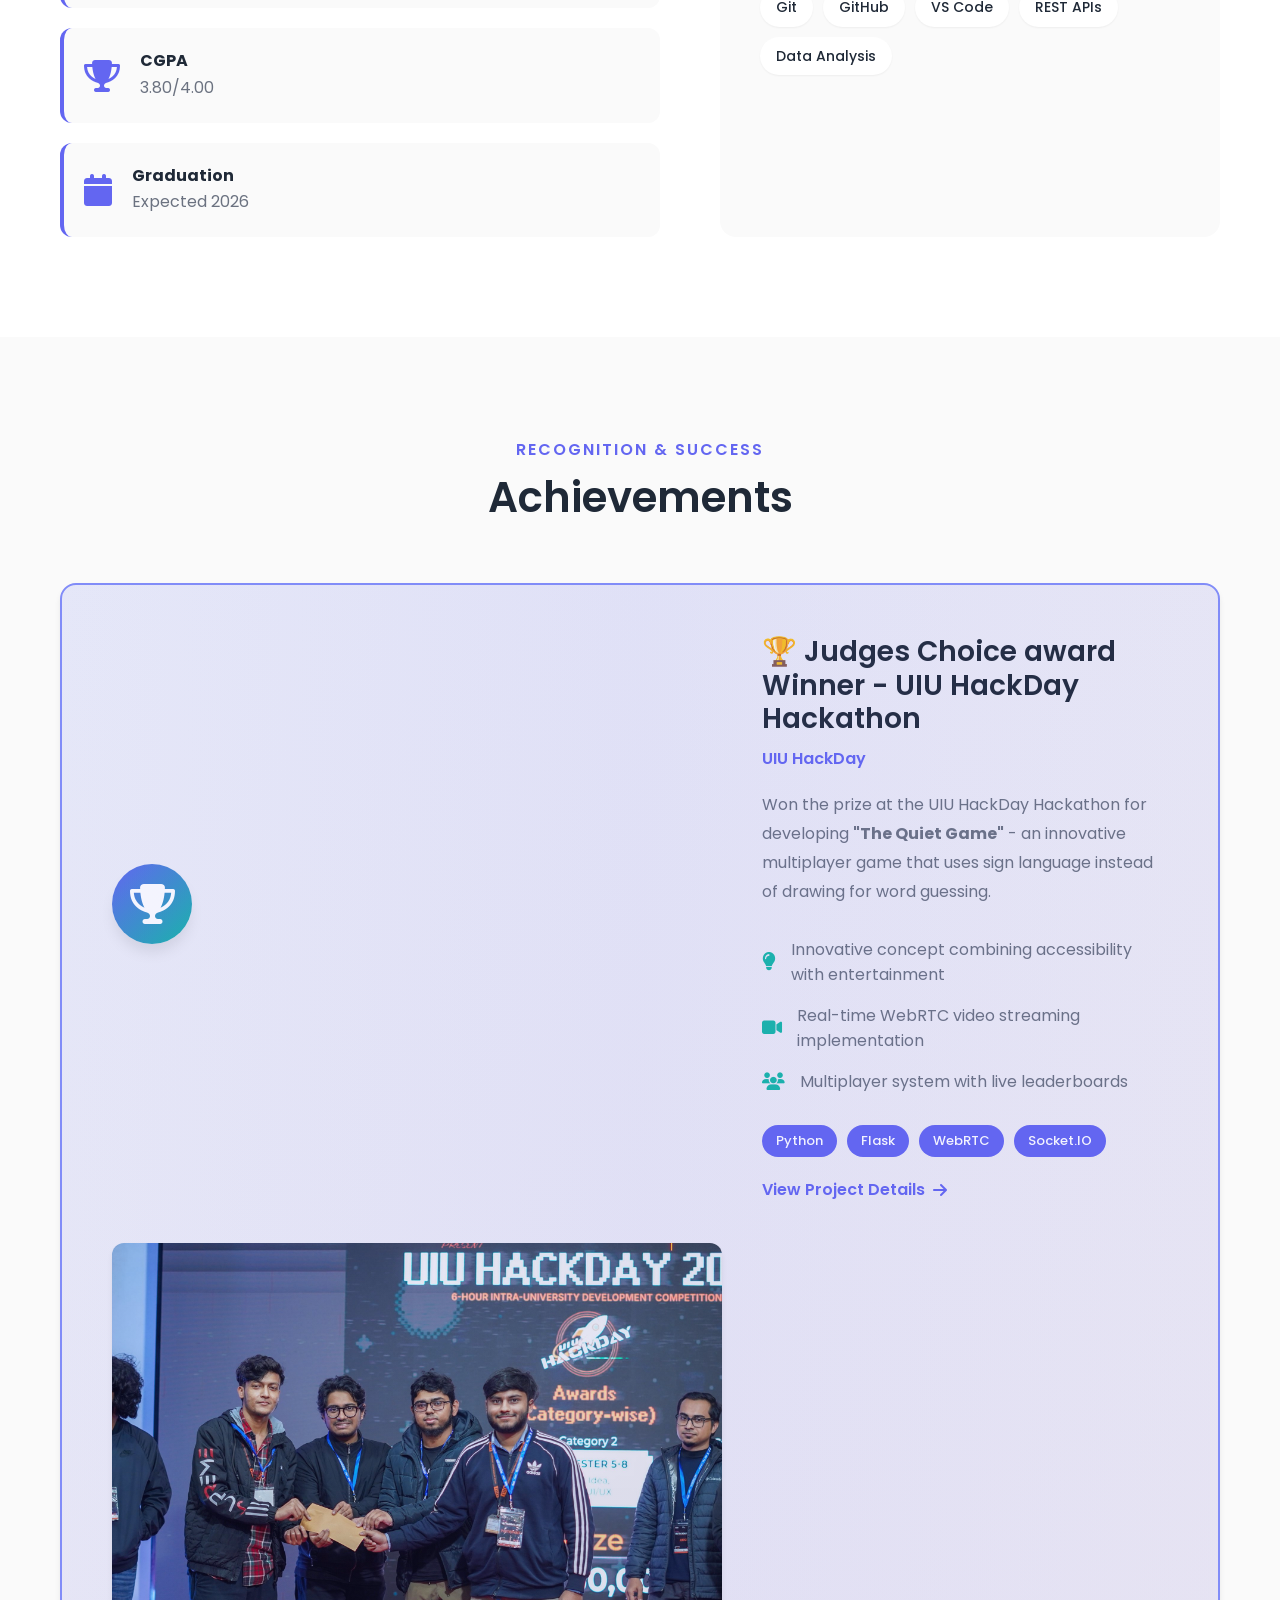
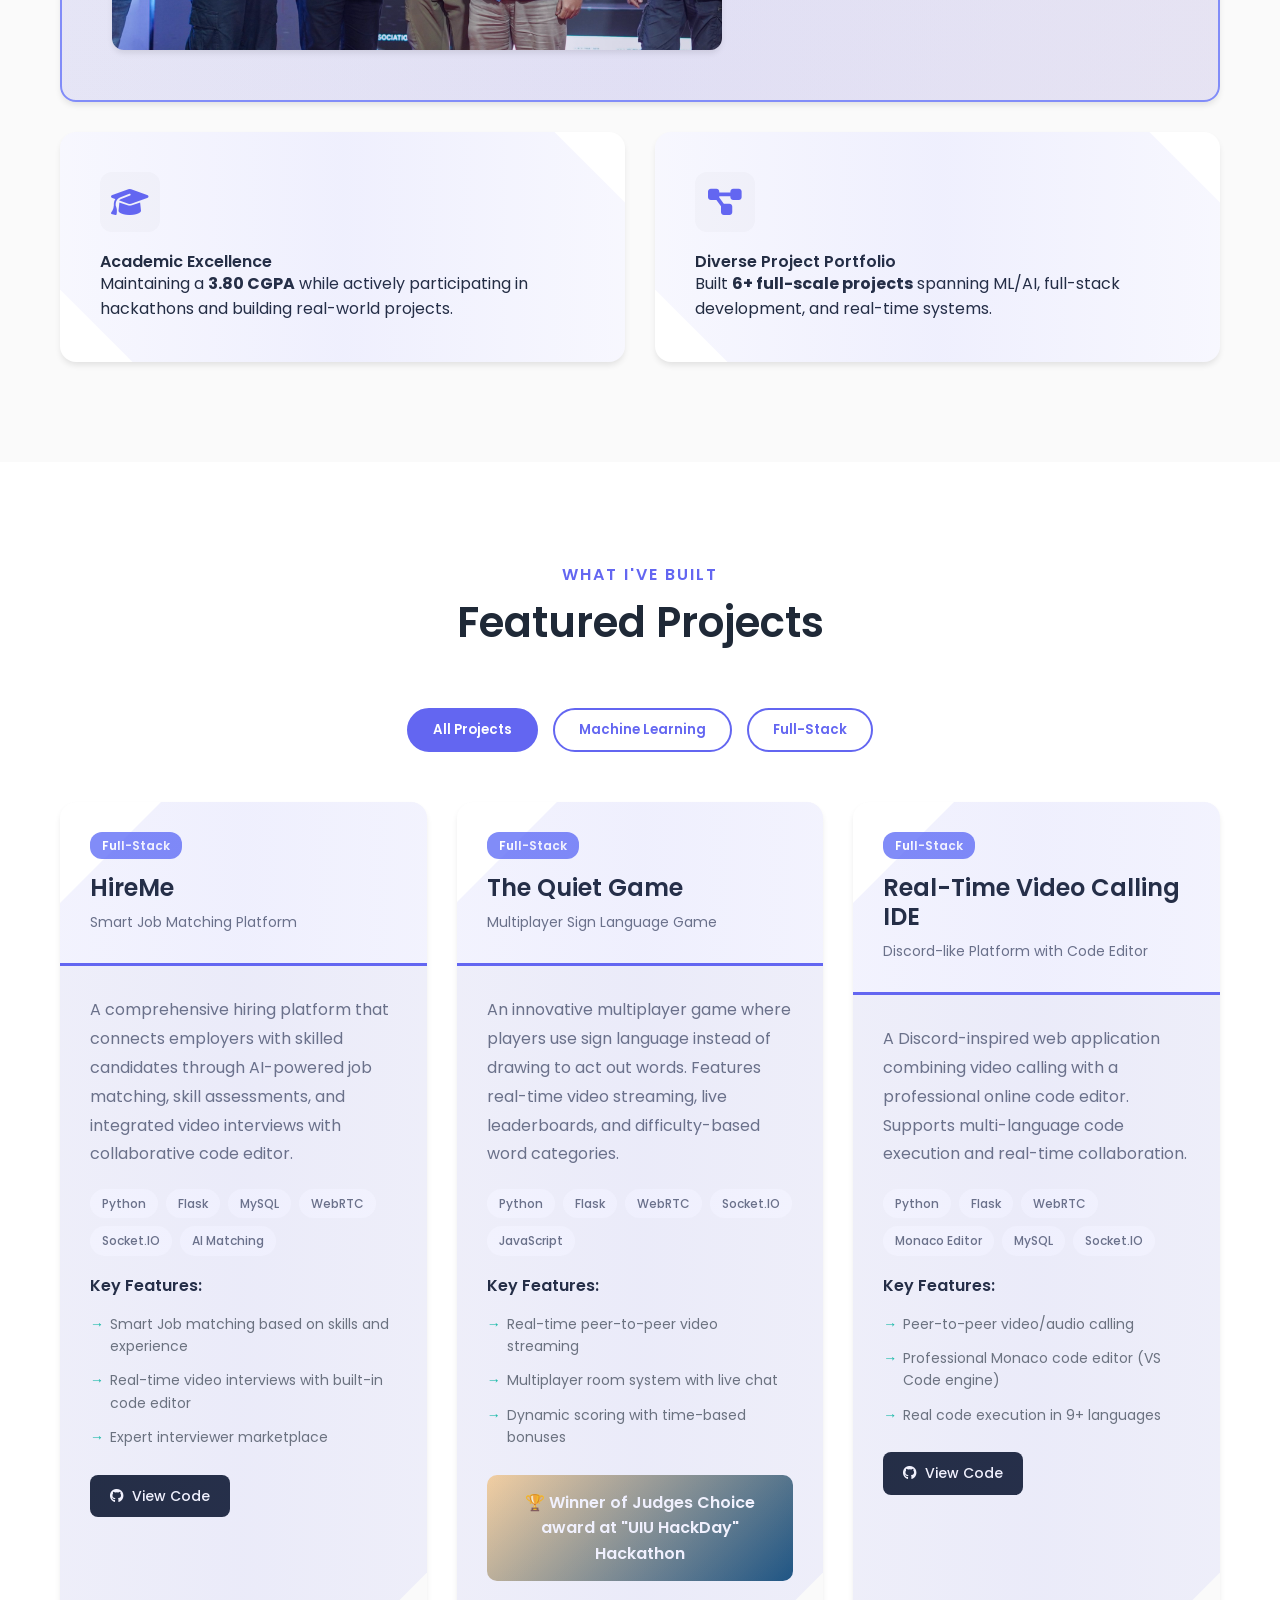
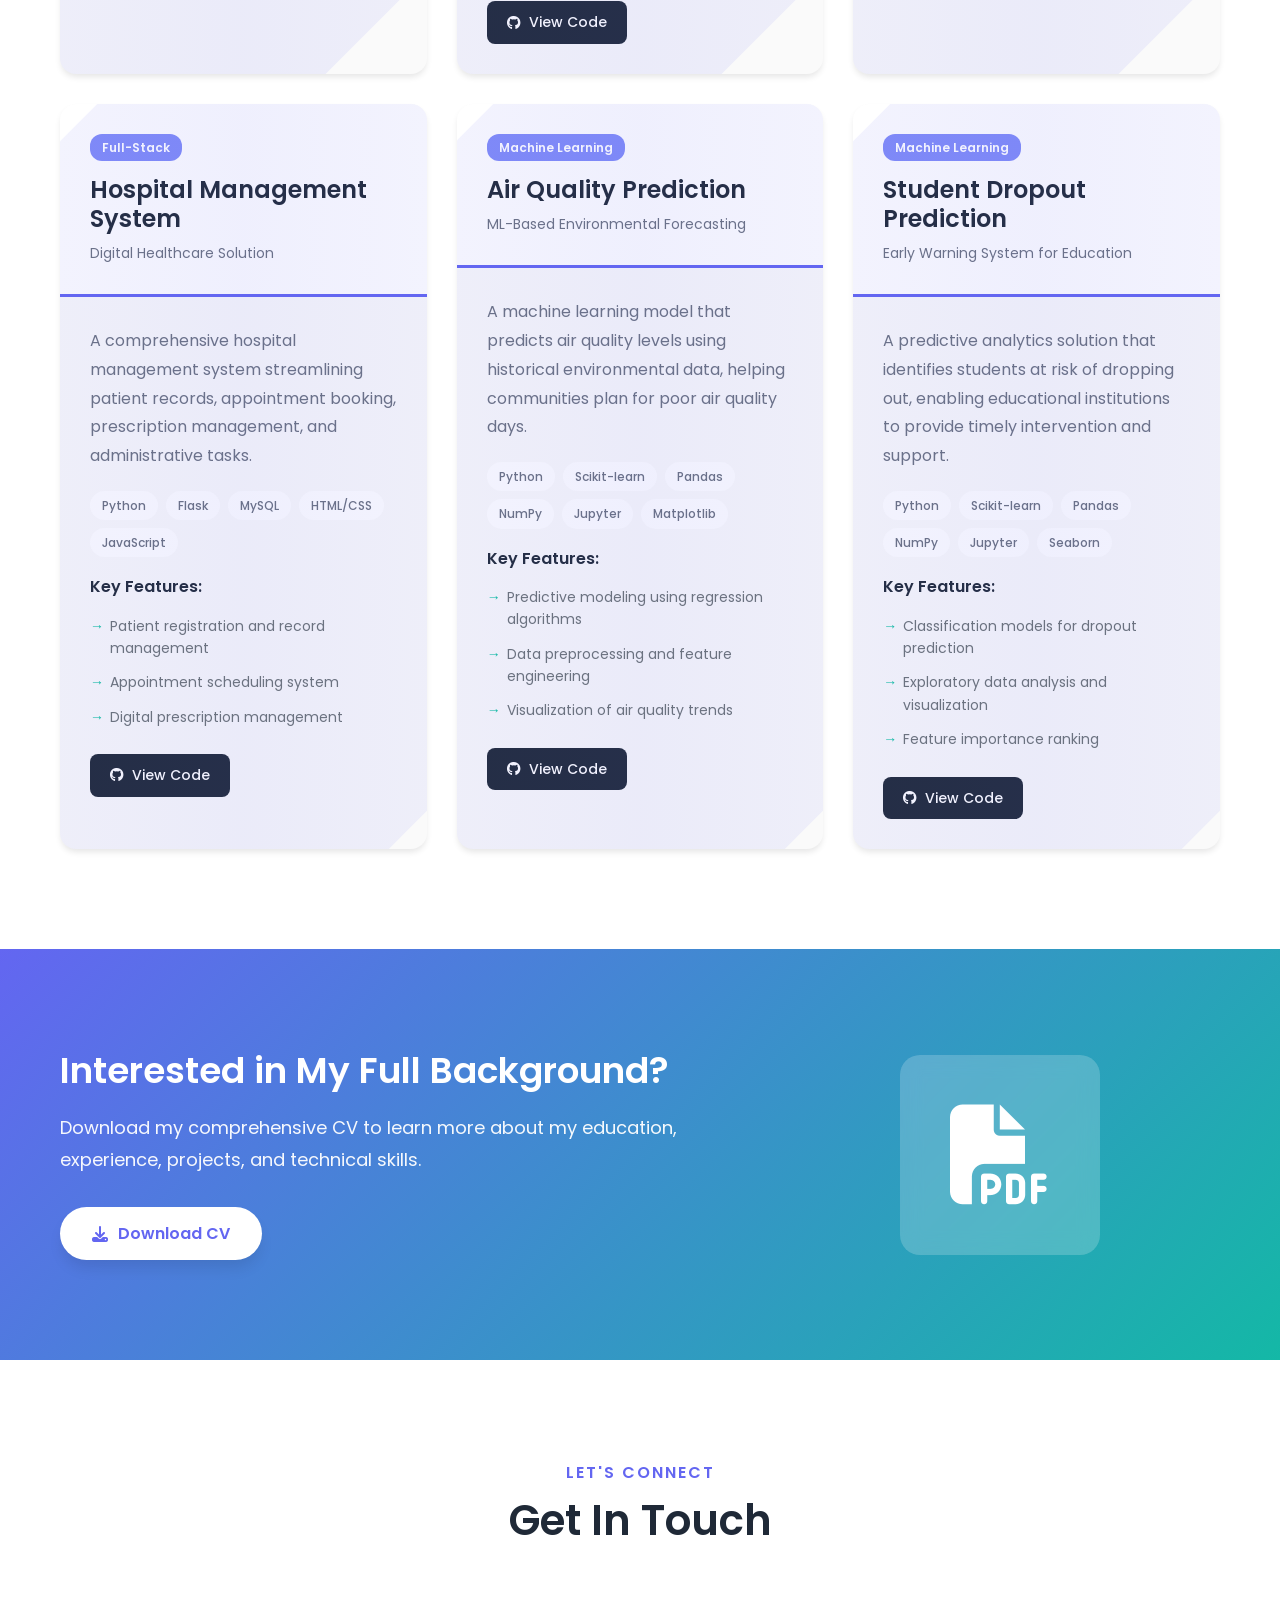
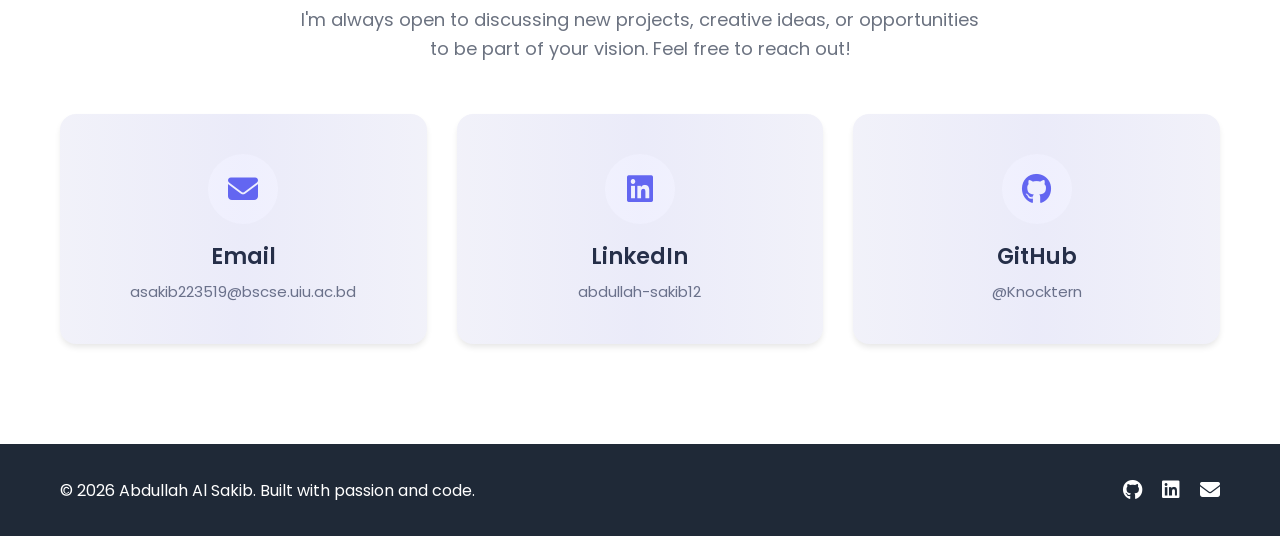
==== commit 330329e3: "New Updates" ====
--- a/index.html
+++ b/index.html
@@ -100,7 +100,7 @@
                         with a strong passion for <strong>Machine Learning and Artificial Intelligence</strong>.
                     </p>
                     <p>
-                        Currently maintaining a <strong>3.80 CGPA</strong> and set to graduate in <strong>2027</strong>, 
+                        Currently maintaining a <strong>3.81 CGPA</strong> and set to graduate in <strong>2027</strong>, 
                         I'm actively exploring the fascinating world of ML/AI through hands-on projects that solve real-world problems.
                     </p>
                     <p>
@@ -127,7 +127,7 @@
                             <i class="fas fa-calendar"></i>
                             <div>
                                 <strong>Graduation</strong>
-                                <p>Expected 2027</p>
+                                <p>Expected 2026</p>
                             </div>
                         </div>
                     </div>
--- a/css/style.css
+++ b/css/style.css
@@ -678,7 +678,31 @@
 }
 
 /* Add grid for smaller achievement cards */
-@media (min-width: 768px) {
+@media (min-width: 992px) {
+    .achievements-grid {
+        grid-template-columns: repeat(2, 1fr);
+    }
+    
+    .achievement-card.featured {
+        grid-column: 1 / -1;
+        display: grid;
+        grid-template-columns: 1.2fr 0.8fr;
+        gap: 40px;
+        align-items: center;
+    }
+
+    .achievement-card.featured .achievement-image {
+        margin-top: 0;
+        height: 100%;
+    }
+    
+    .achievement-card.featured .achievement-image img {
+        height: 100%;
+        object-fit: cover;
+    }
+}
+
+@media (min-width: 768px) and (max-width: 991px) {
     .achievements-grid {
         grid-template-columns: repeat(2, 1fr);
     }
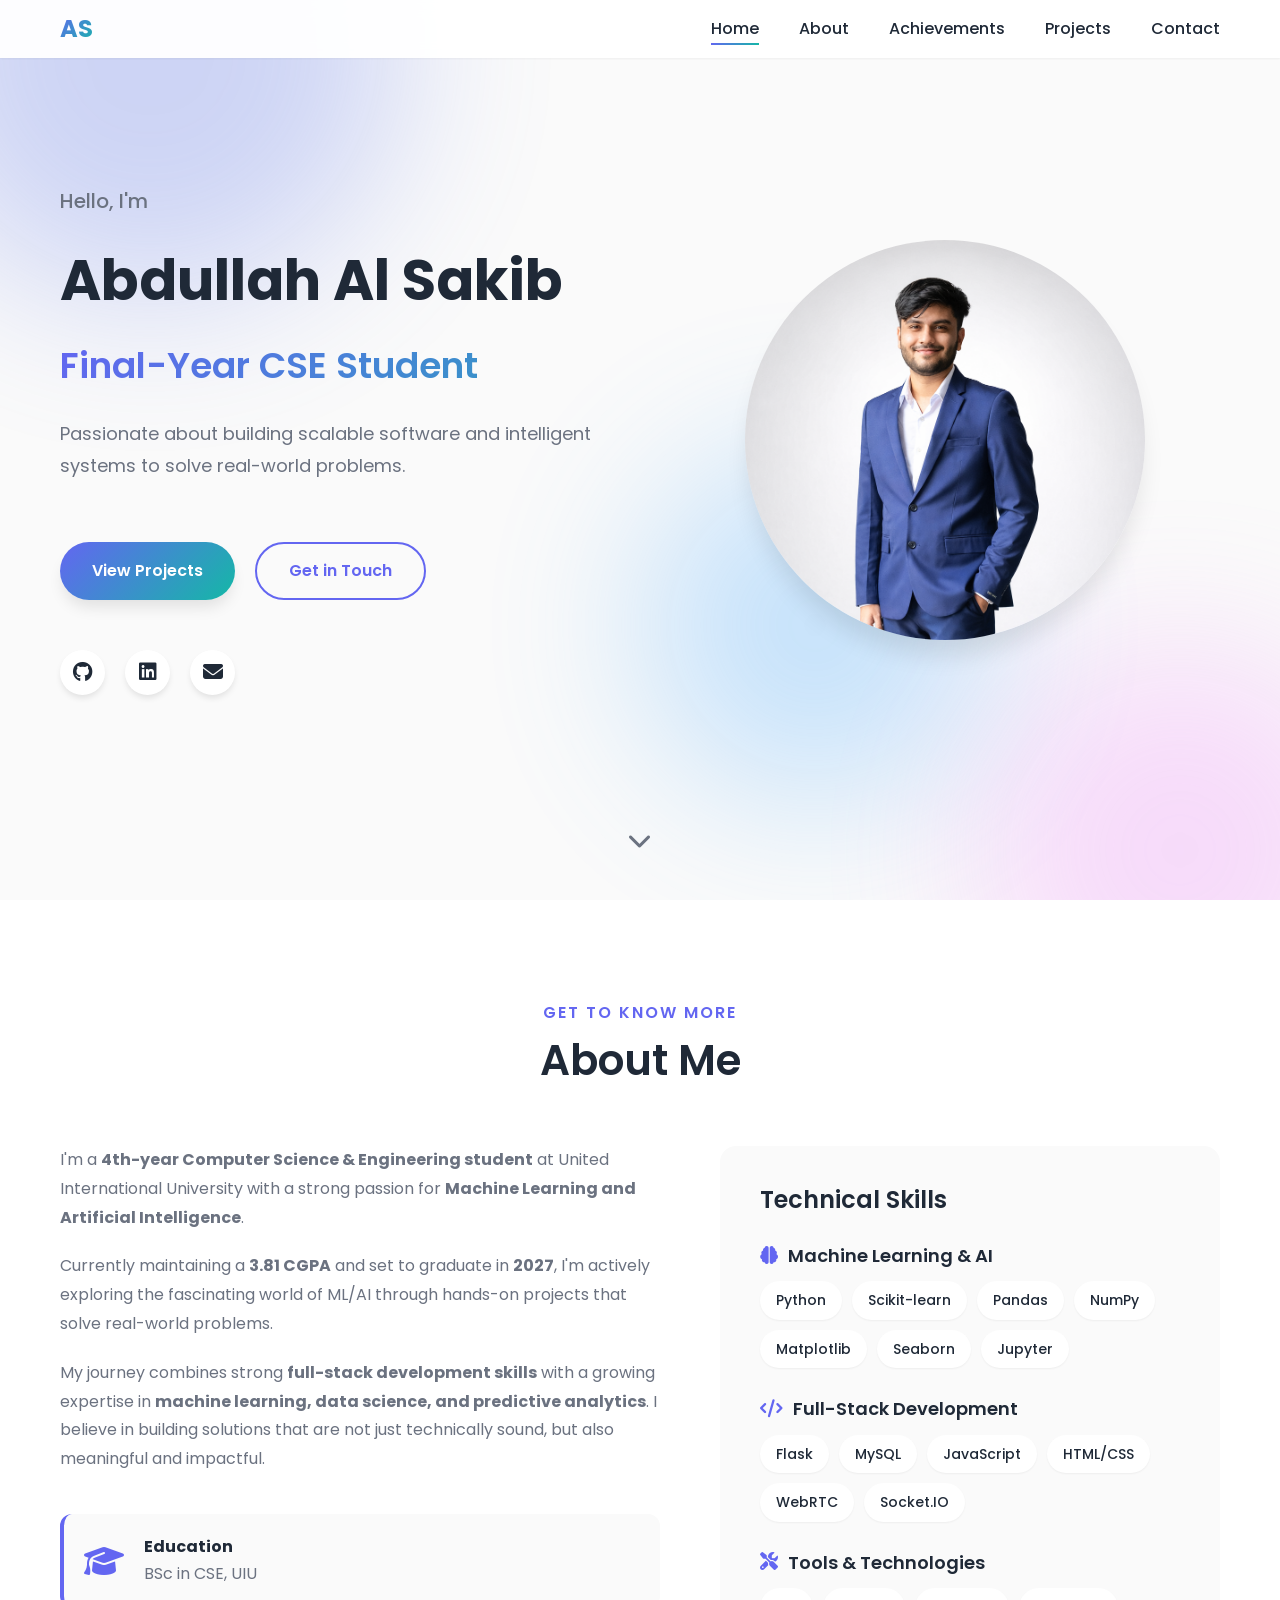
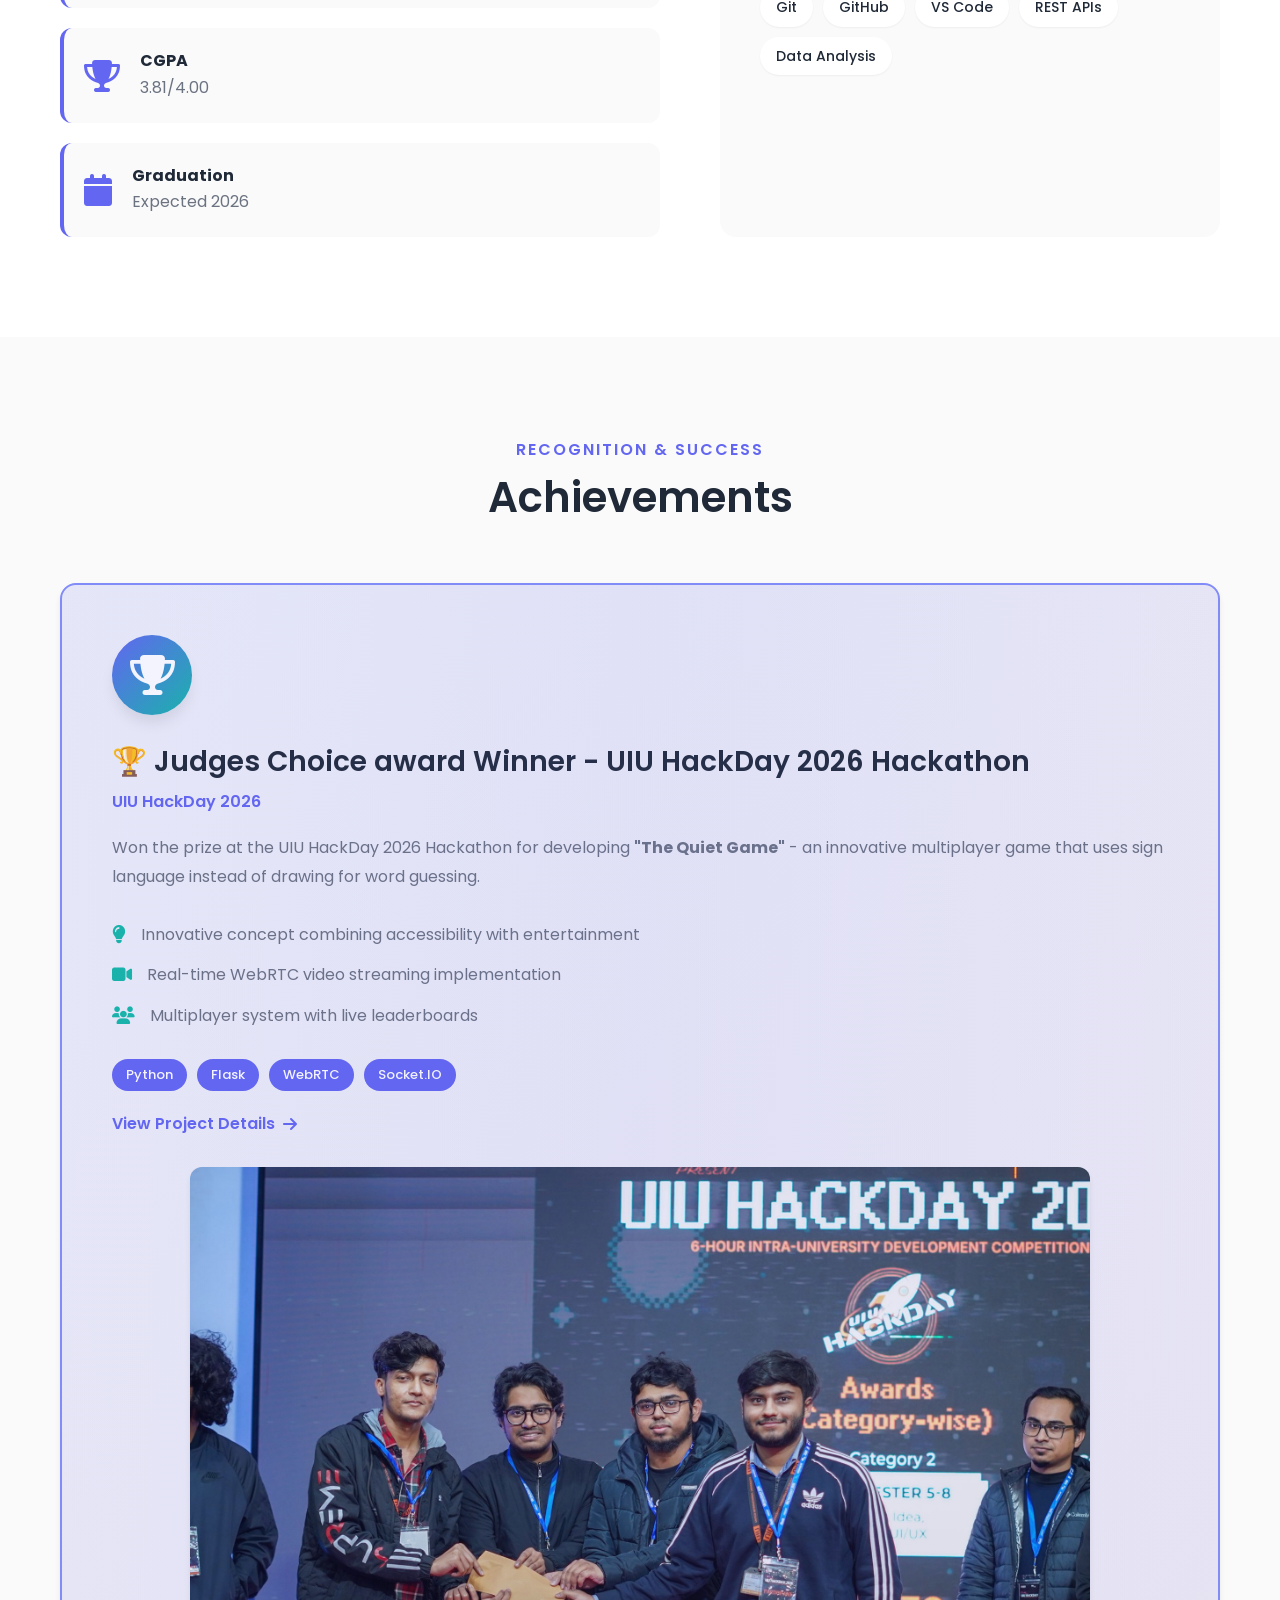
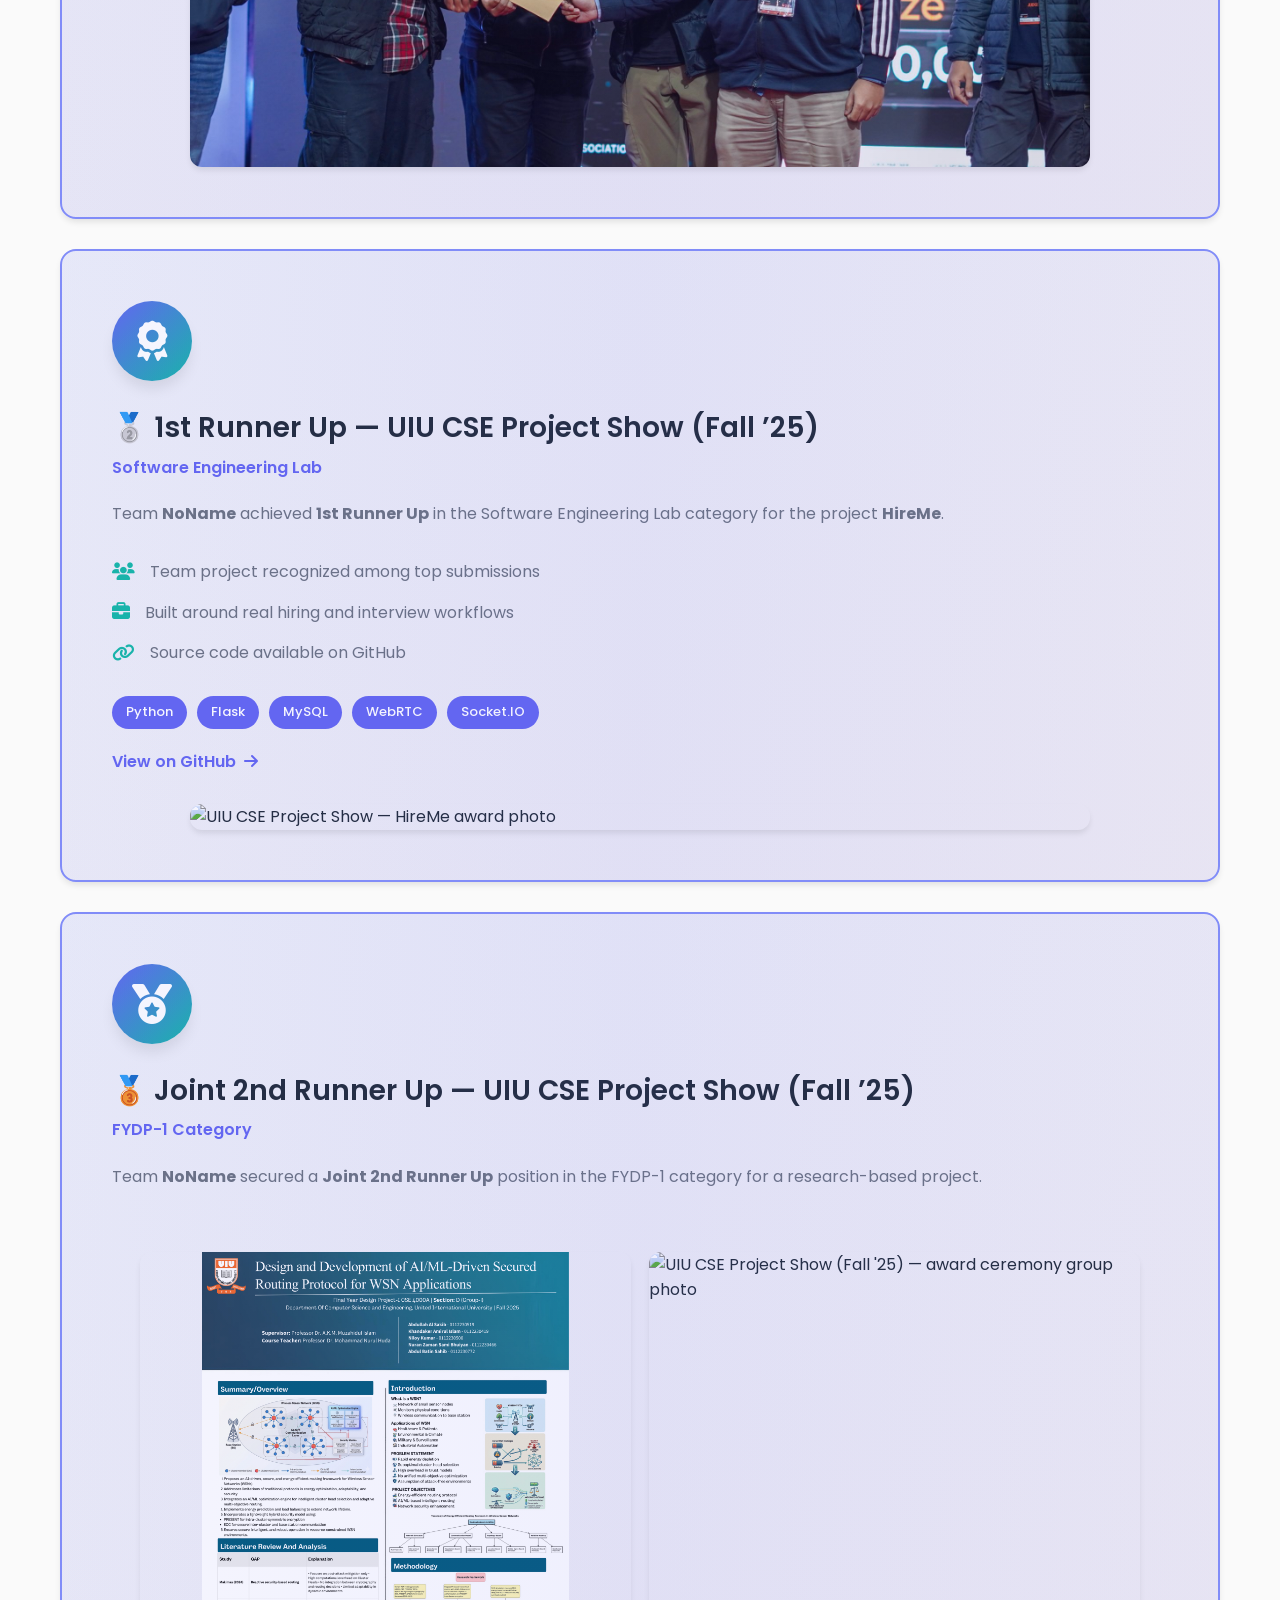
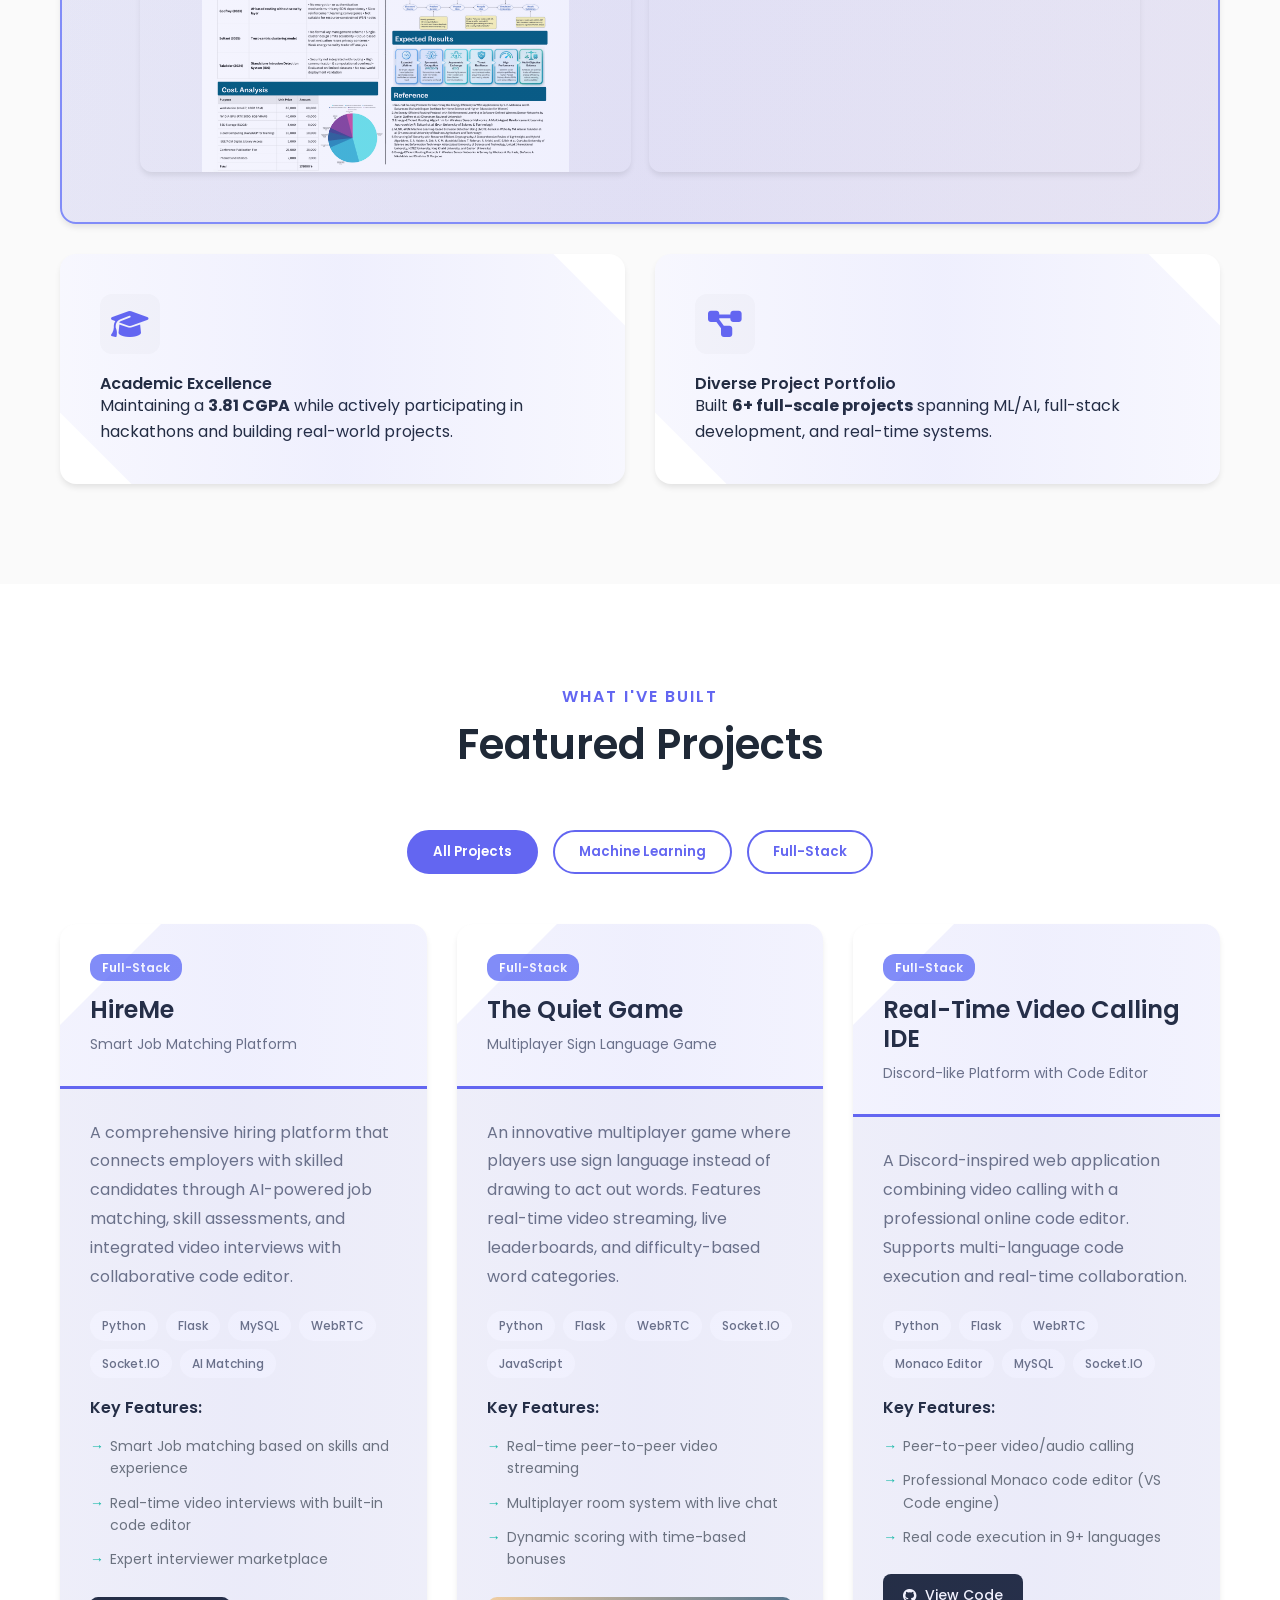
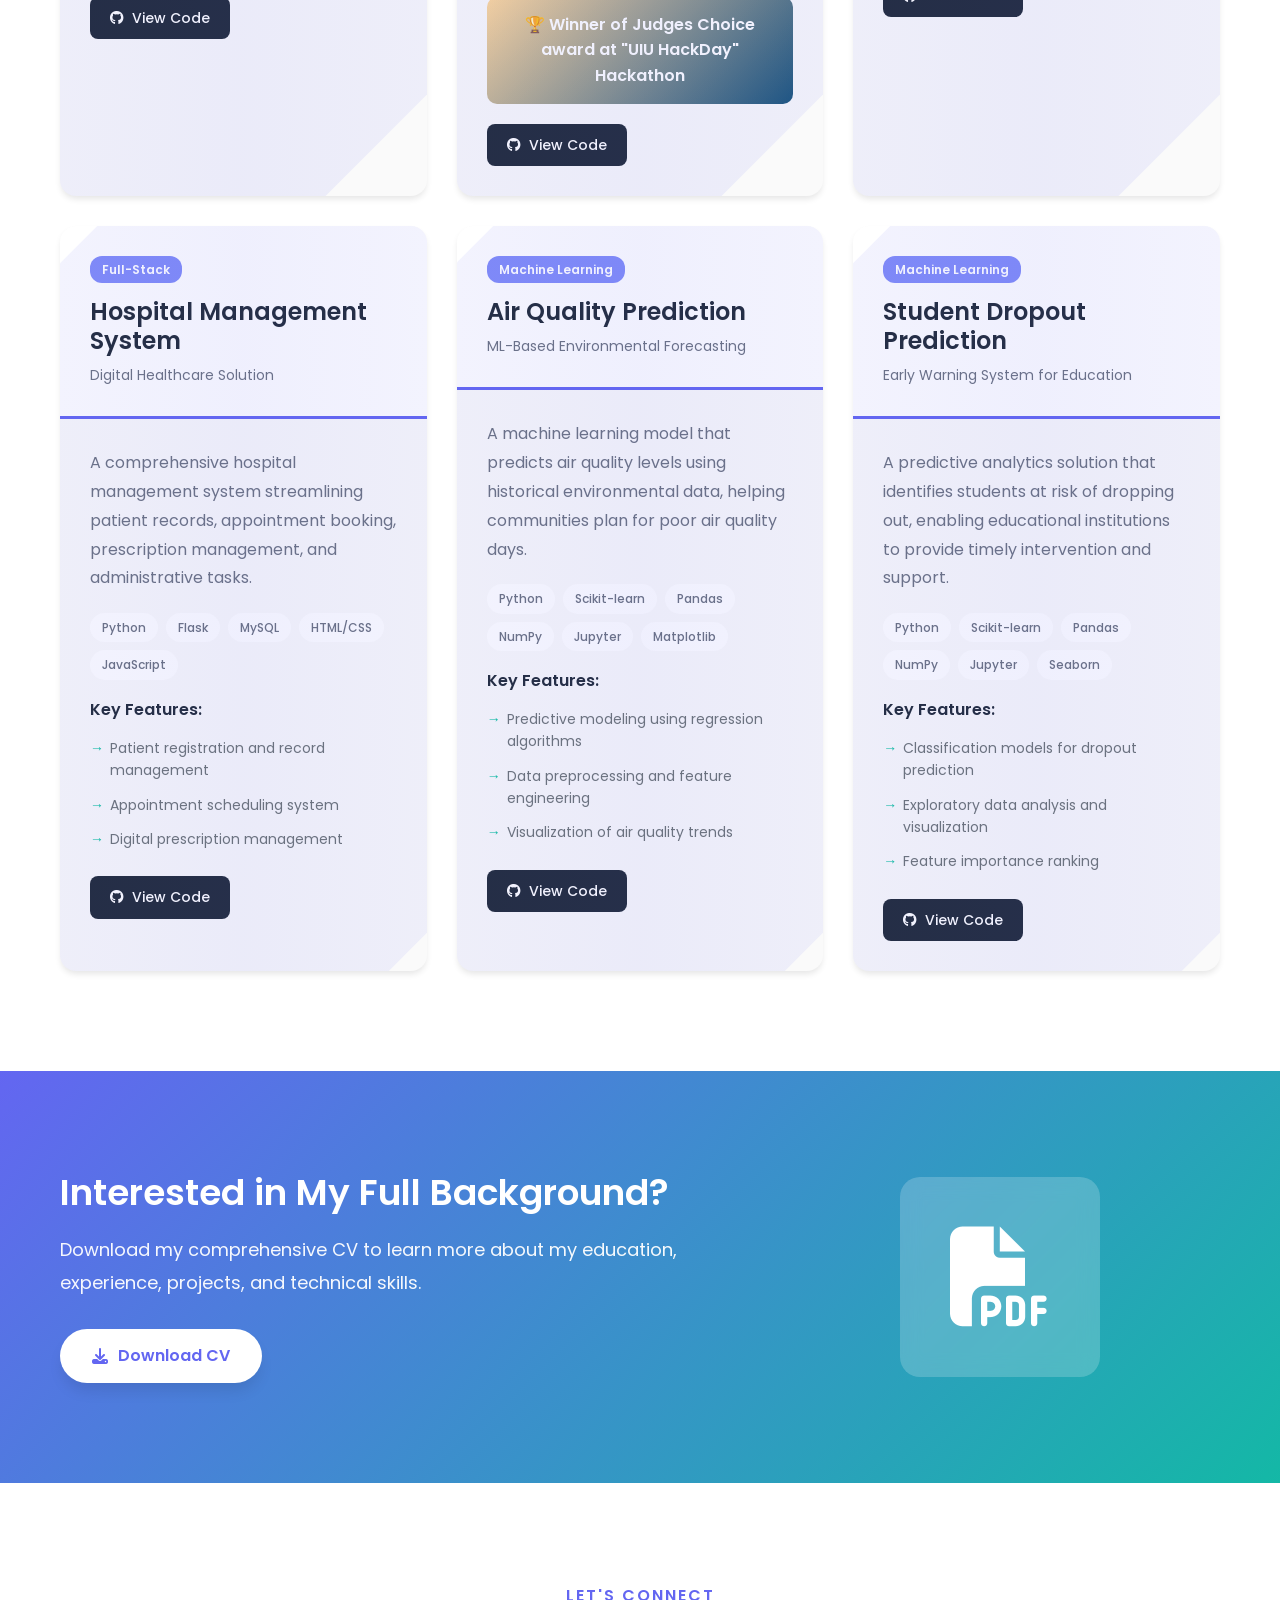
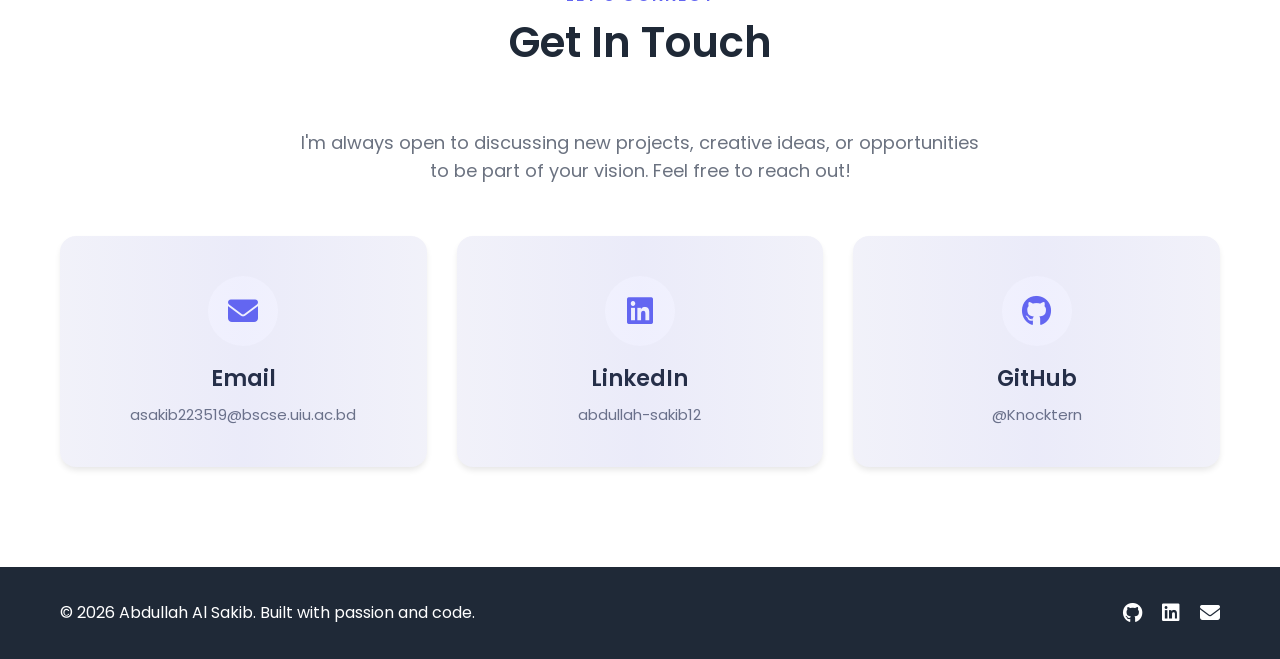
==== commit b97148c2: "New Updates of achievements and cgpa" ====
--- a/index.html
+++ b/index.html
@@ -3,9 +3,9 @@
 <head>
     <meta charset="UTF-8">
     <meta name="viewport" content="width=device-width, initial-scale=1.0">
-    <meta name="description" content="Abdullah Al Sakib - Aspiring ML/AI Engineer | Portfolio showcasing machine learning projects and full-stack development">
+    <meta name="description" content="Abdullah Al Sakib - Software Engineer | Portfolio showcasing full-stack projects and problem-solving work">
     <meta name="author" content="Abdullah Al Sakib">
-    <title>Abdullah Al Sakib | ML/AI Engineer</title>
+    <title>Abdullah Al Sakib | Software Engineer</title>
     
     <!-- Favicon -->
     <link rel="icon" type="image/svg+xml" href="favicon.svg">
@@ -20,8 +20,8 @@
     <link rel="stylesheet" href="https://cdnjs.cloudflare.com/ajax/libs/font-awesome/6.4.0/css/all.min.css">
     
     <!-- Stylesheets -->
-    <link rel="stylesheet" href="css/style.css">
-    <link rel="stylesheet" href="css/animations.css">
+    <link rel="stylesheet" href="css/style.css?v=20260317-2">
+    <link rel="stylesheet" href="css/animations.css?v=20260317-3">
 </head>
 <body>
     <!-- Navigation -->
@@ -54,7 +54,7 @@
             <div class="hero-text">
                 <p class="greeting fade-in">Hello, I'm</p>
                 <h1 class="name fade-in-up">Abdullah Al Sakib</h1>
-                <h2 class="title fade-in-up">Aspiring <span class="gradient-text typing-text">ML/AI Engineer</span></h2>
+                <h2 class="title fade-in-up"><span class="gradient-text typing-text" data-phrases="Final-Year CSE Student|Building real-world software|Passionate about DevOps & Cloud|Eager to learn AI automation"></span></h2>
                 <p class="tagline fade-in-up">Passionate about building scalable software and intelligent systems to solve real-world problems.</p>
                 <div class="cta-buttons fade-in-up">
                     <a href="#projects" class="btn btn-primary">View Projects</a>
@@ -120,7 +120,7 @@
                             <i class="fas fa-trophy"></i>
                             <div>
                                 <strong>CGPA</strong>
-                                <p>3.80/4.00</p>
+                                <p>3.81/4.00</p>
                             </div>
                         </div>
                         <div class="fact-item">
@@ -184,40 +184,107 @@
             <div class="achievements-grid">
                 <!-- Main Achievement Card - UIU HackDay -->
                 <div class="achievement-card featured reveal">
-                    <div class="achievement-badge">
-                        <i class="fas fa-trophy"></i>
-                    </div>
-                    <div class="achievement-content">
-                        <h3 class="achievement-title">🏆 Judges Choice award Winner - UIU HackDay Hackathon</h3>
-                        <p class="achievement-event">UIU HackDay</p>
-                        <p class="achievement-description">
-                            Won the prize at the UIU HackDay Hackathon for developing <strong>"The Quiet Game"</strong> - 
-                            an innovative multiplayer game that uses sign language instead of drawing for word guessing.
-                        </p>
-                        <div class="achievement-highlights">
-                            <div class="highlight-item">
-                                <i class="fas fa-lightbulb"></i>
-                                <span>Innovative concept combining accessibility with entertainment</span>
-                            </div>
-                            <div class="highlight-item">
-                                <i class="fas fa-video"></i>
-                                <span>Real-time WebRTC video streaming implementation</span>
-                            </div>
-                            <div class="highlight-item">
-                                <i class="fas fa-users"></i>
-                                <span>Multiplayer system with live leaderboards</span>
-                            </div>
-                        </div>
-                        <div class="achievement-tech">
-                            <span class="tech-badge">Python</span>
-                            <span class="tech-badge">Flask</span>
-                            <span class="tech-badge">WebRTC</span>
-                            <span class="tech-badge">Socket.IO</span>
-                        </div>
-                        <a href="#projects" class="achievement-link">View Project Details <i class="fas fa-arrow-right"></i></a>
+                    <div class="achievement-main">
+                        <div class="achievement-badge">
+                            <i class="fas fa-trophy"></i>
+                        </div>
+                        <div class="achievement-content">
+                            <h3 class="achievement-title">🏆 Judges Choice award Winner - UIU HackDay 2026 Hackathon</h3>
+                            <p class="achievement-event">UIU HackDay 2026</p>
+                            <p class="achievement-description">
+                                Won the prize at the UIU HackDay 2026 Hackathon for developing <strong>"The Quiet Game"</strong> - 
+                                an innovative multiplayer game that uses sign language instead of drawing for word guessing.
+                            </p>
+                            <div class="achievement-highlights">
+                                <div class="highlight-item">
+                                    <i class="fas fa-lightbulb"></i>
+                                    <span>Innovative concept combining accessibility with entertainment</span>
+                                </div>
+                                <div class="highlight-item">
+                                    <i class="fas fa-video"></i>
+                                    <span>Real-time WebRTC video streaming implementation</span>
+                                </div>
+                                <div class="highlight-item">
+                                    <i class="fas fa-users"></i>
+                                    <span>Multiplayer system with live leaderboards</span>
+                                </div>
+                            </div>
+                            <div class="achievement-tech">
+                                <span class="tech-badge">Python</span>
+                                <span class="tech-badge">Flask</span>
+                                <span class="tech-badge">WebRTC</span>
+                                <span class="tech-badge">Socket.IO</span>
+                            </div>
+                            <a href="#projects" class="achievement-link">View Project Details <i class="fas fa-arrow-right"></i></a>
+                        </div>
                     </div>
                     <div class="achievement-image">
                         <img src="assets/images/Hackathon.jpg" alt="UIU HackDay Award">
+                    </div>
+                </div>
+
+                <!-- Achievement Card - UIU CSE Project Show (Fall '25) -->
+                <div class="achievement-card featured reveal">
+                    <div class="achievement-main">
+                        <div class="achievement-badge">
+                            <i class="fas fa-award"></i>
+                        </div>
+                        <div class="achievement-content">
+                            <h3 class="achievement-title">🥈 1st Runner Up — UIU CSE Project Show (Fall ’25)</h3>
+                            <p class="achievement-event">Software Engineering Lab</p>
+                            <p class="achievement-description">
+                                Team <strong>NoName</strong> achieved <strong>1st Runner Up</strong> in the Software Engineering Lab category for the project <strong>HireMe</strong>.
+                            </p>
+                            <div class="achievement-highlights">
+                                <div class="highlight-item">
+                                    <i class="fas fa-users"></i>
+                                    <span>Team project recognized among top submissions</span>
+                                </div>
+                                <div class="highlight-item">
+                                    <i class="fas fa-briefcase"></i>
+                                    <span>Built around real hiring and interview workflows</span>
+                                </div>
+                                <div class="highlight-item">
+                                    <i class="fas fa-link"></i>
+                                    <span>Source code available on GitHub</span>
+                                </div>
+                            </div>
+                            <div class="achievement-tech">
+                                <span class="tech-badge">Python</span>
+                                <span class="tech-badge">Flask</span>
+                                <span class="tech-badge">MySQL</span>
+                                <span class="tech-badge">WebRTC</span>
+                                <span class="tech-badge">Socket.IO</span>
+                            </div>
+                            <a href="https://github.com/Knocktern/HireMe" target="_blank" rel="noopener noreferrer" class="achievement-link">View on GitHub <i class="fas fa-arrow-right"></i></a>
+                        </div>
+                    </div>
+                    <div class="achievement-image">
+                        <img src="assets/images/ProjectShow.png" alt="UIU CSE Project Show — HireMe award photo">
+                    </div>
+                </div>
+
+                <!-- Achievement Card - UIU CSE Project Show (Fall '25) - FYDP-1 -->
+                <div class="achievement-card featured reveal">
+                    <div class="achievement-main">
+                        <div class="achievement-badge">
+                            <i class="fas fa-medal"></i>
+                        </div>
+                        <div class="achievement-content">
+                            <h3 class="achievement-title">🥉 Joint 2nd Runner Up — UIU CSE Project Show (Fall ’25)</h3>
+                            <p class="achievement-event">FYDP-1 Category</p>
+                            <p class="achievement-description">
+                                Team <strong>NoName</strong> secured a <strong>Joint 2nd Runner Up</strong> position in the FYDP-1 category for a research-based project.
+                            </p>
+                        </div>
+                    </div>
+                    <div class="achievement-gallery">
+                        <div class="achievement-image">
+                            <img src="assets/images/poster.png" alt="UIU CSE Project Show (Fall '25) — FYDP-1 winner list poster">
+                        </div>
+                        <div class="achievement-image">
+                            <img src="assets/images/ProjectShow.png" alt="UIU CSE Project Show (Fall '25) — award ceremony group photo">
+                        </div>
                     </div>
                 </div>
 
@@ -227,7 +294,7 @@
                         <i class="fas fa-graduation-cap"></i>
                     </div>
                     <h4>Academic Excellence</h4>
-                    <p>Maintaining a <strong>3.80 CGPA</strong> while actively participating in hackathons and building real-world projects.</p>
+                    <p>Maintaining a <strong>3.81 CGPA</strong> while actively participating in hackathons and building real-world projects.</p>
                 </div>
 
                 <!-- Project Portfolio -->
@@ -339,6 +406,6 @@
     </footer>
 
     <!-- JavaScript -->
-    <script src="js/main.js"></script>
+    <script src="js/main.js?v=20260317-2"></script>
 </body>
 </html>
--- a/css/style.css
+++ b/css/style.css
@@ -535,6 +535,12 @@
     background: linear-gradient(135deg, #667eea15 0%, #764ba215 100%);
     border: 2px solid var(--primary-light);
     padding: 50px;
+    display: flex !important;
+    flex-direction: column !important;
+}
+
+.achievement-main {
+    min-width: 0;
 }
 
 .achievement-badge {
@@ -655,6 +661,45 @@
     box-shadow: var(--shadow-md);
 }
 
+/* Featured achievements: center image below description */
+.achievement-card.featured > .achievement-image {
+    margin: 30px auto 0;
+    width: 100%;
+    max-width: 900px;
+}
+
+.achievement-card.featured > .achievement-image img {
+    max-height: 600px;
+    object-fit: contain;
+}
+
+/* Featured achievements: 2-image gallery (poster + group photo) */
+.achievement-card.featured .achievement-gallery {
+    margin: 30px auto 0;
+    width: 100%;
+    max-width: 1000px;
+    display: grid;
+    grid-template-columns: 1fr;
+    gap: 18px;
+}
+
+@media (min-width: 768px) {
+    .achievement-card.featured .achievement-gallery {
+        grid-template-columns: 1fr 1fr;
+    }
+}
+
+.achievement-card.featured .achievement-gallery .achievement-image {
+    margin-top: 0;
+    width: 100%;
+    max-width: none;
+}
+
+.achievement-card.featured .achievement-gallery .achievement-image img {
+    max-height: 520px;
+    object-fit: contain;
+}
+
 .achievement-image img {
     width: 100%;
     height: auto;
@@ -685,20 +730,7 @@
     
     .achievement-card.featured {
         grid-column: 1 / -1;
-        display: grid;
-        grid-template-columns: 1.2fr 0.8fr;
-        gap: 40px;
-        align-items: center;
-    }
-
-    .achievement-card.featured .achievement-image {
-        margin-top: 0;
-        height: 100%;
-    }
-    
-    .achievement-card.featured .achievement-image img {
-        height: 100%;
-        object-fit: cover;
+        display: flex;
     }
 }
 
@@ -709,6 +741,7 @@
     
     .achievement-card.featured {
         grid-column: 1 / -1;
+        display: flex;
     }
 }
 
--- a/css/animations.css
+++ b/css/animations.css
@@ -250,6 +250,7 @@
     background: rgba(255, 255, 255, 0.3);
     transform: translate(-50%, -50%);
     transition: width 0.6s, height 0.6s;
+    pointer-events: none;
 }
 
 .btn:hover::before {
@@ -282,6 +283,7 @@
     );
     transform: rotate(45deg);
     transition: all 0.6s ease;
+    pointer-events: none;
 }
 
 .project-card:hover::before,
@@ -307,6 +309,7 @@
     background: rgba(99, 102, 241, 0.3);
     transform: translate(-50%, -50%);
     transition: width 0.5s, height 0.5s;
+    pointer-events: none;
 }
 
 .social-icon:hover::after {
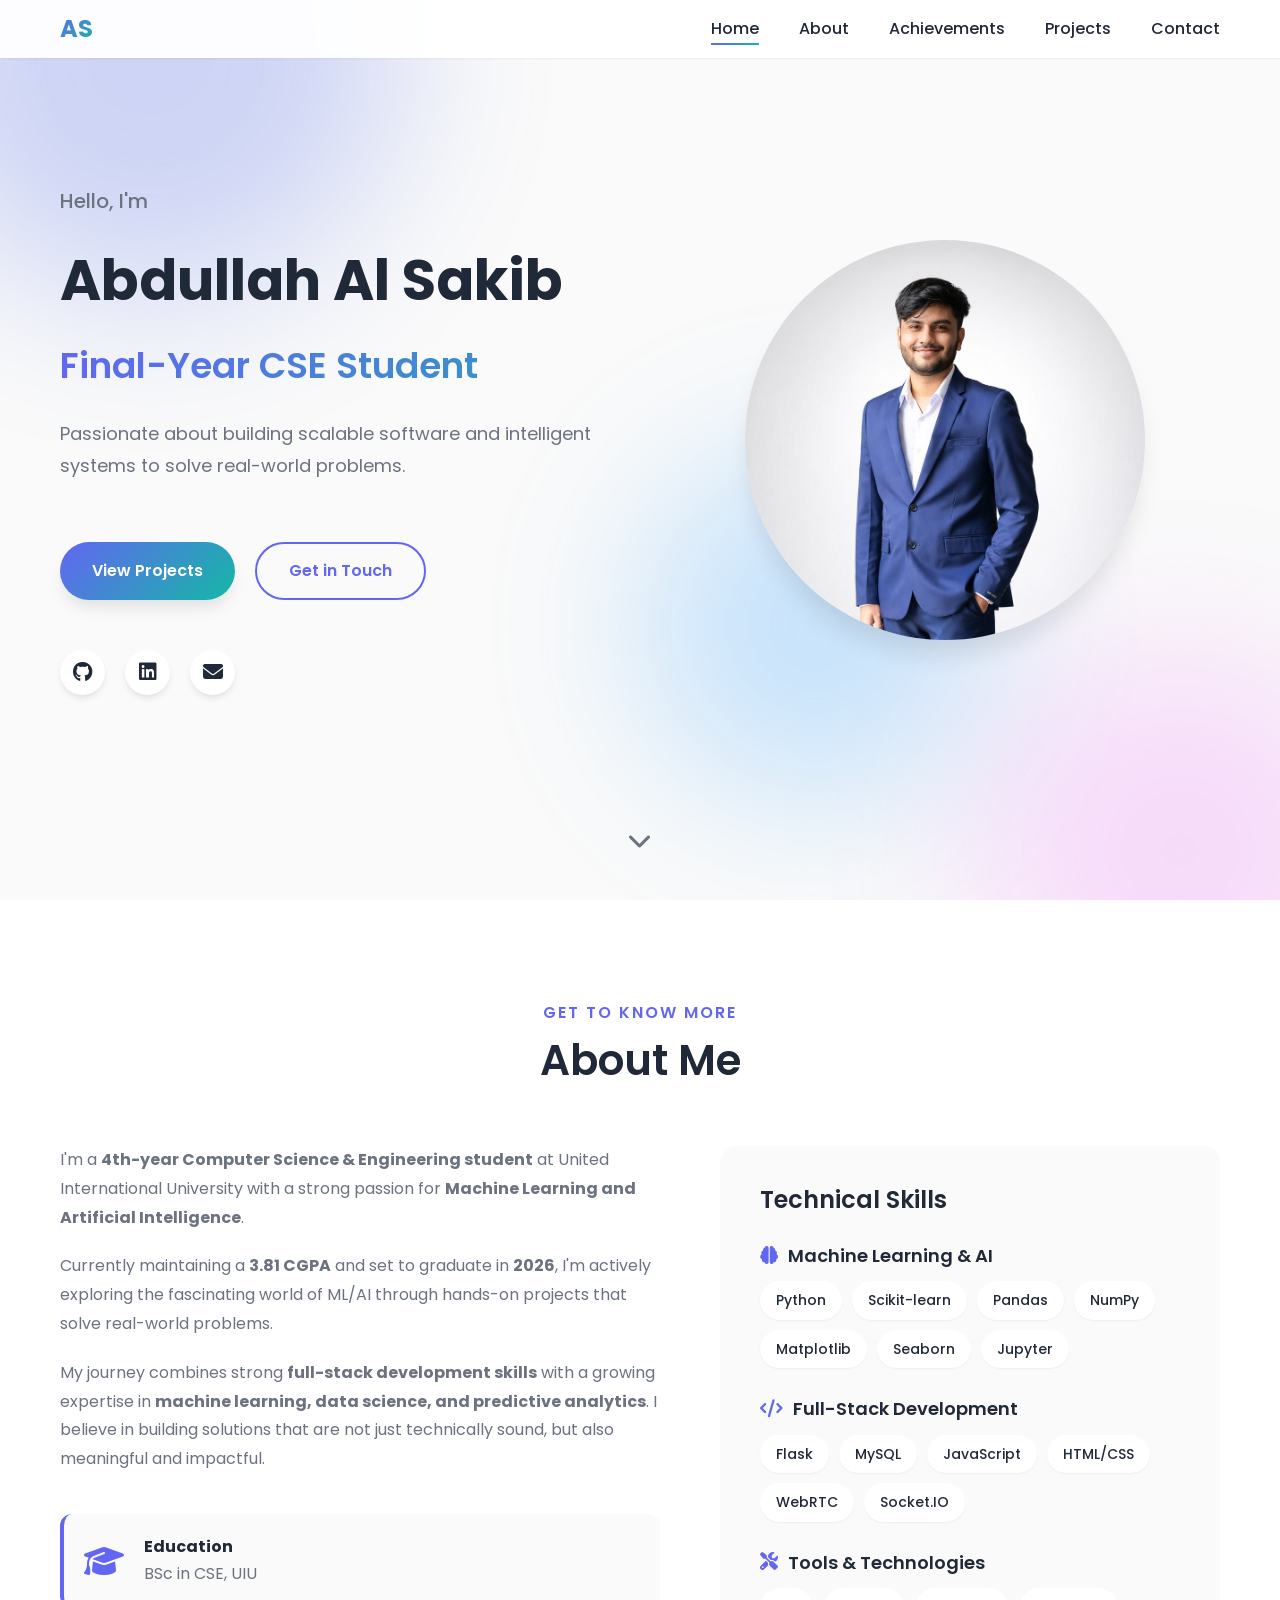
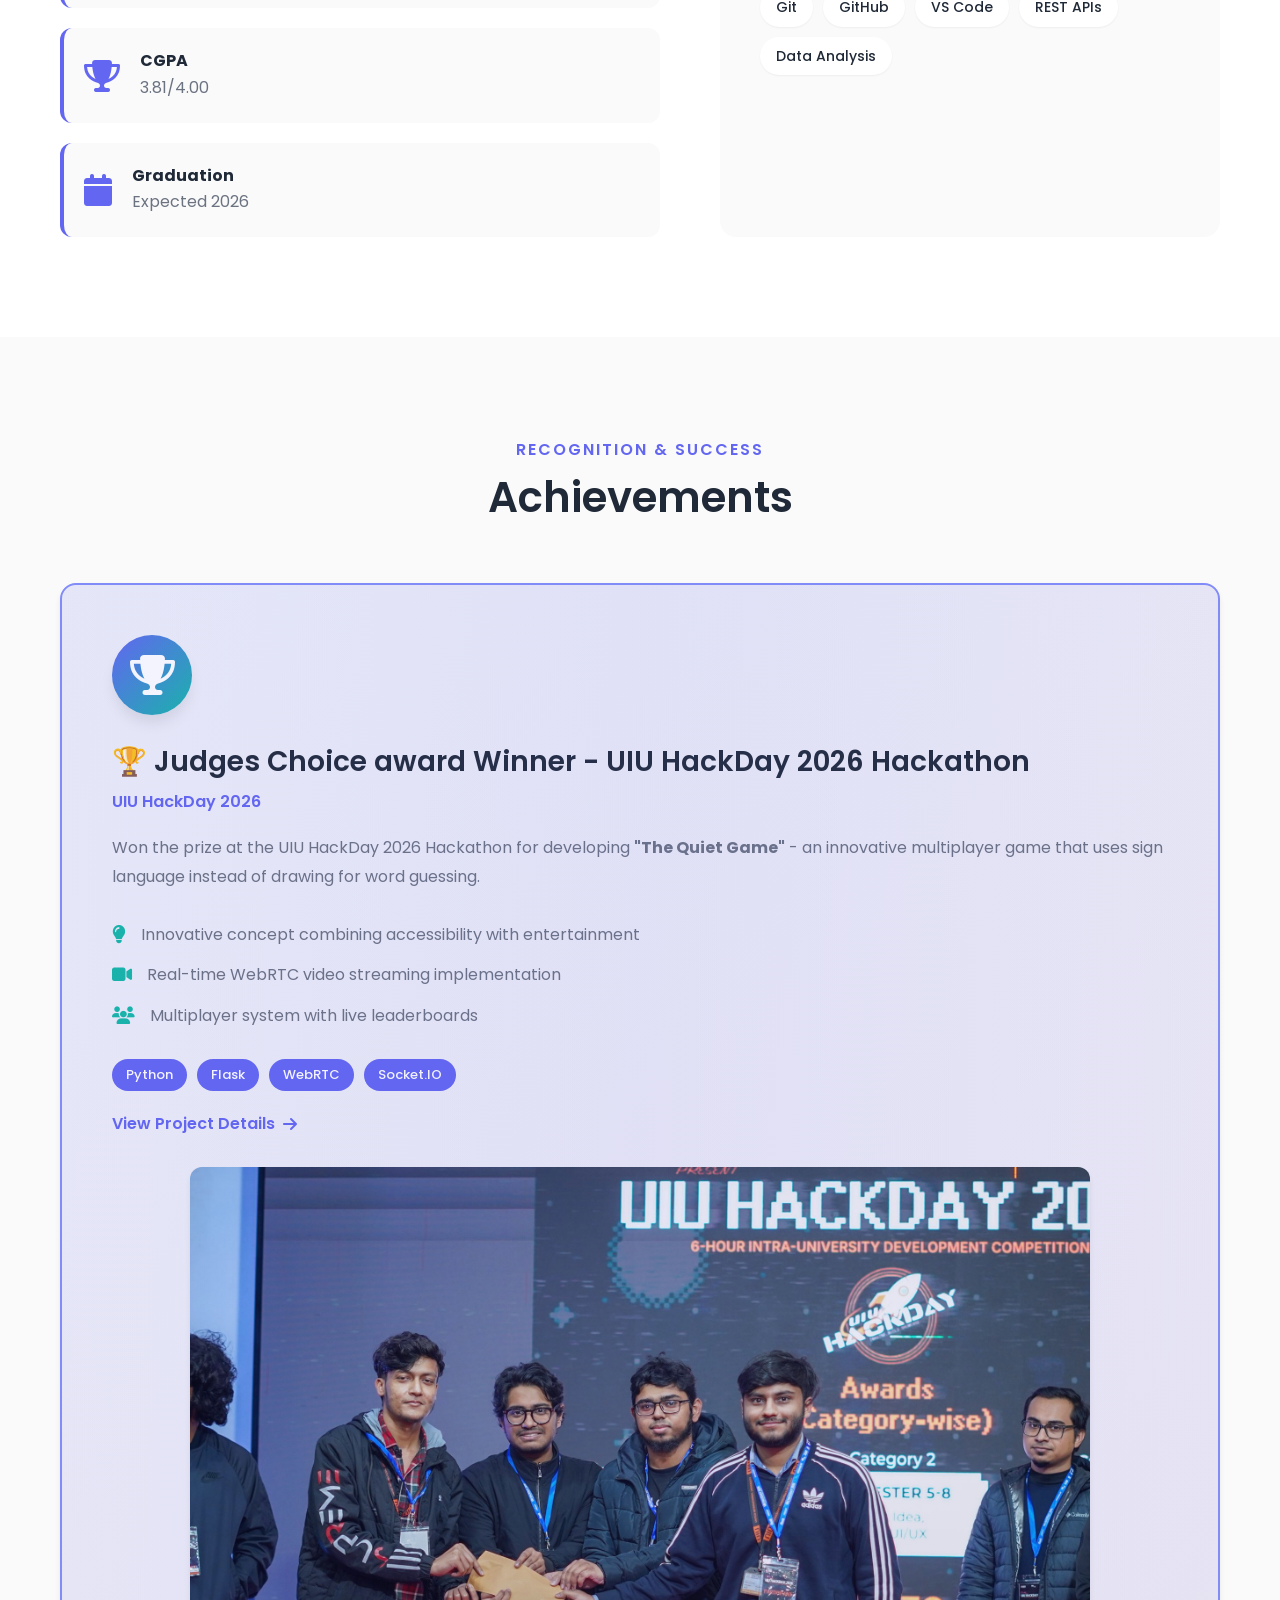
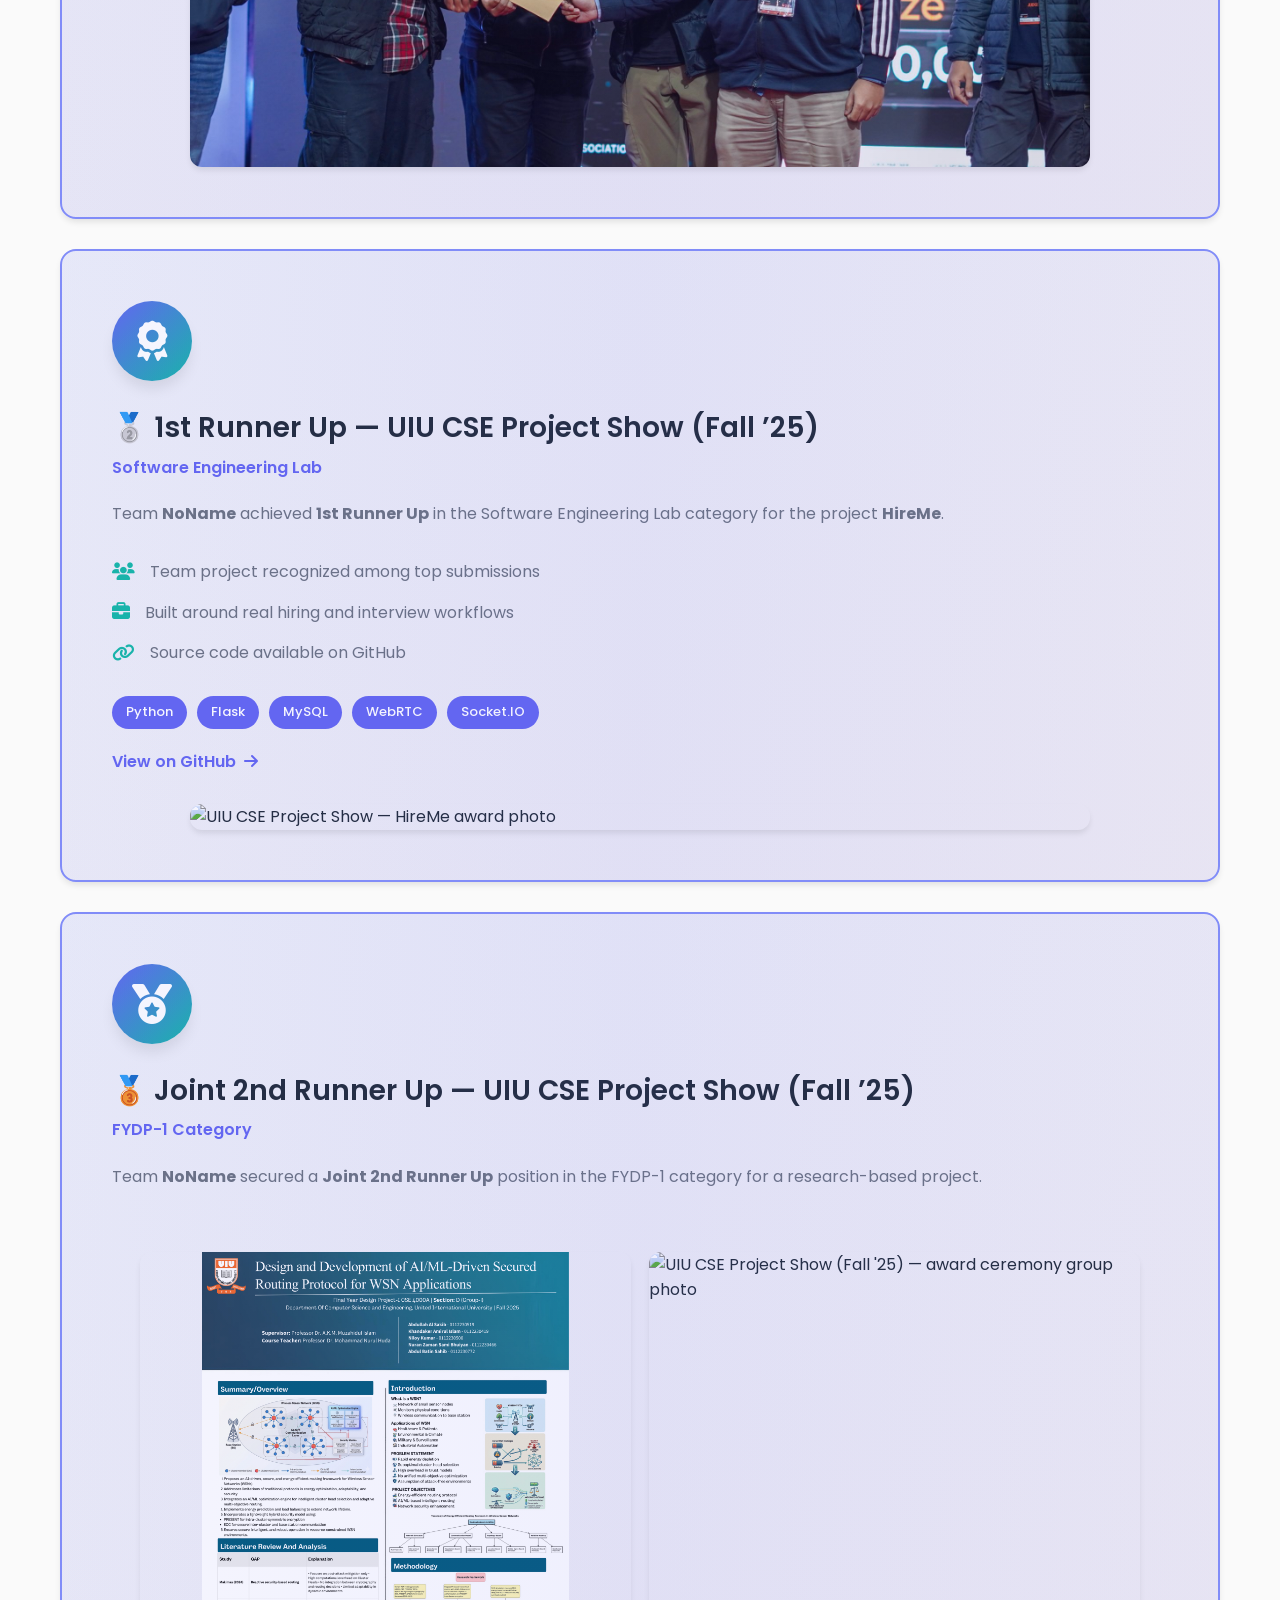
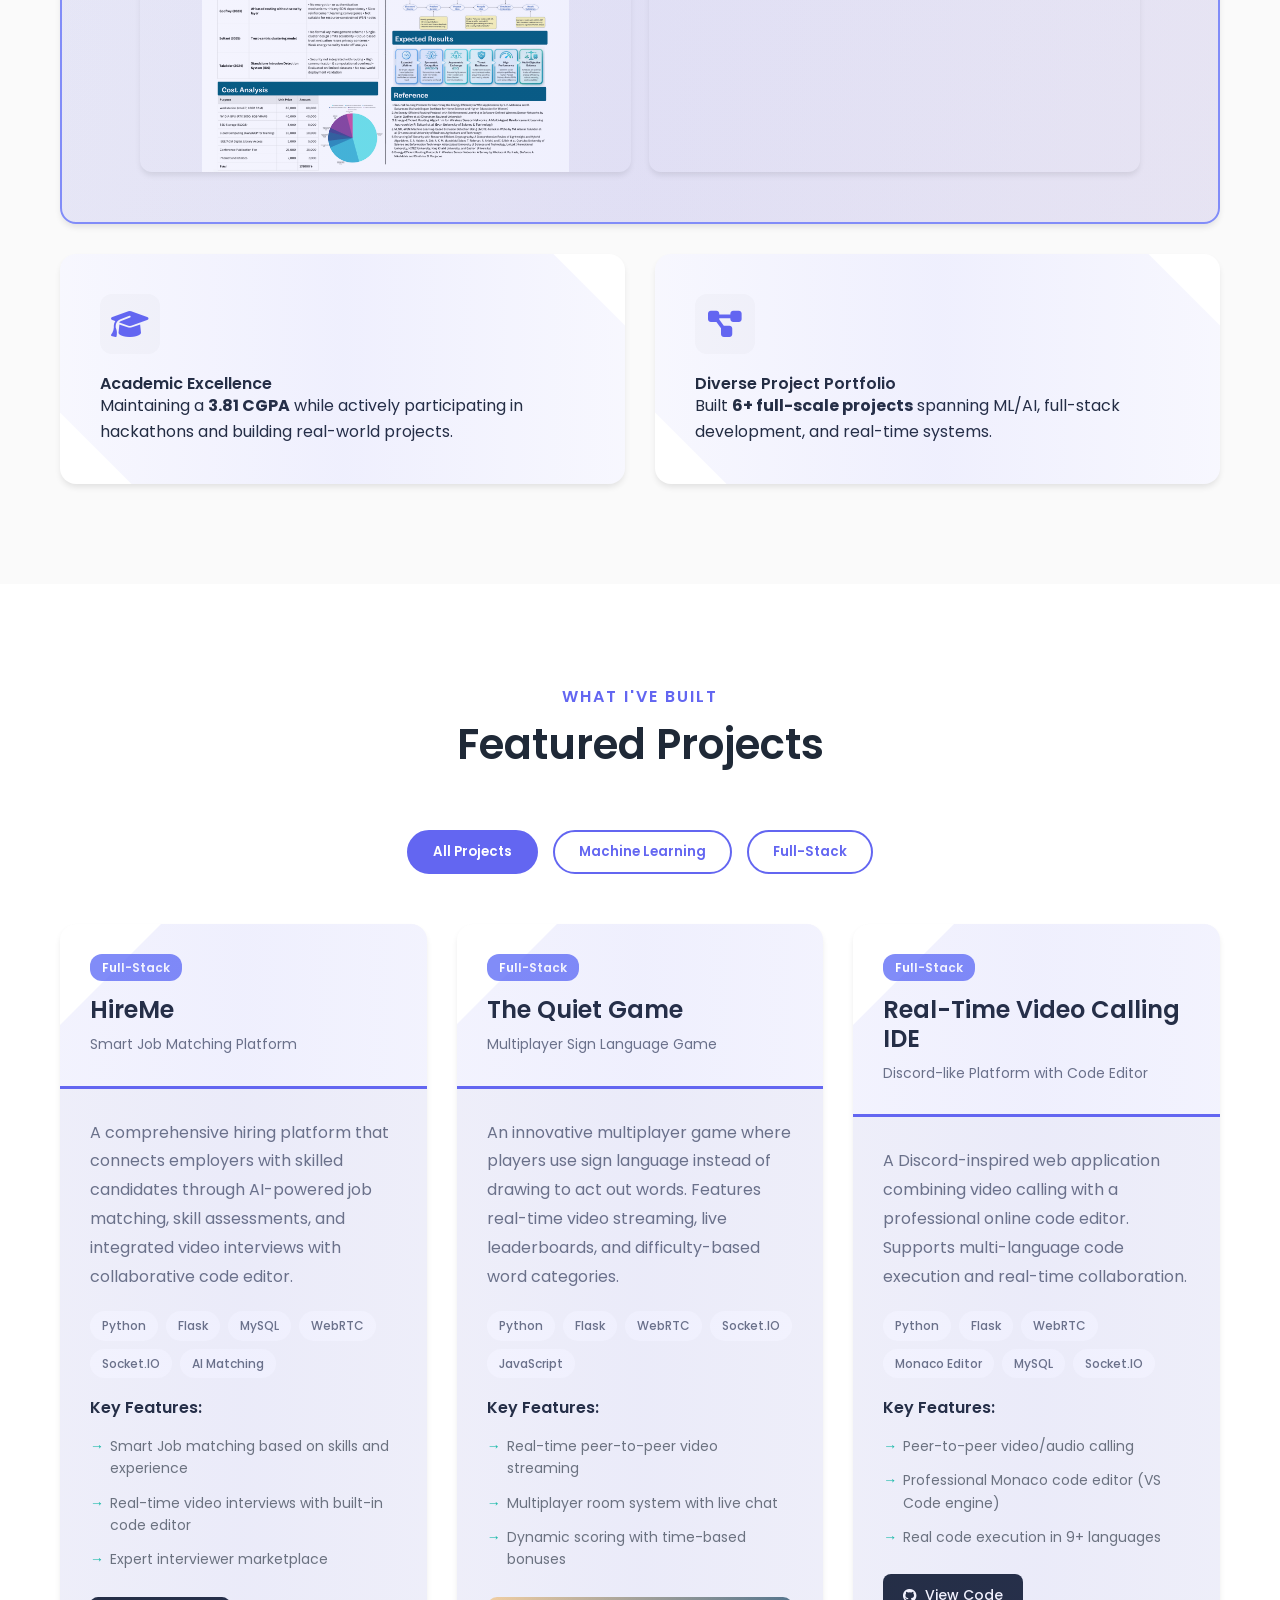
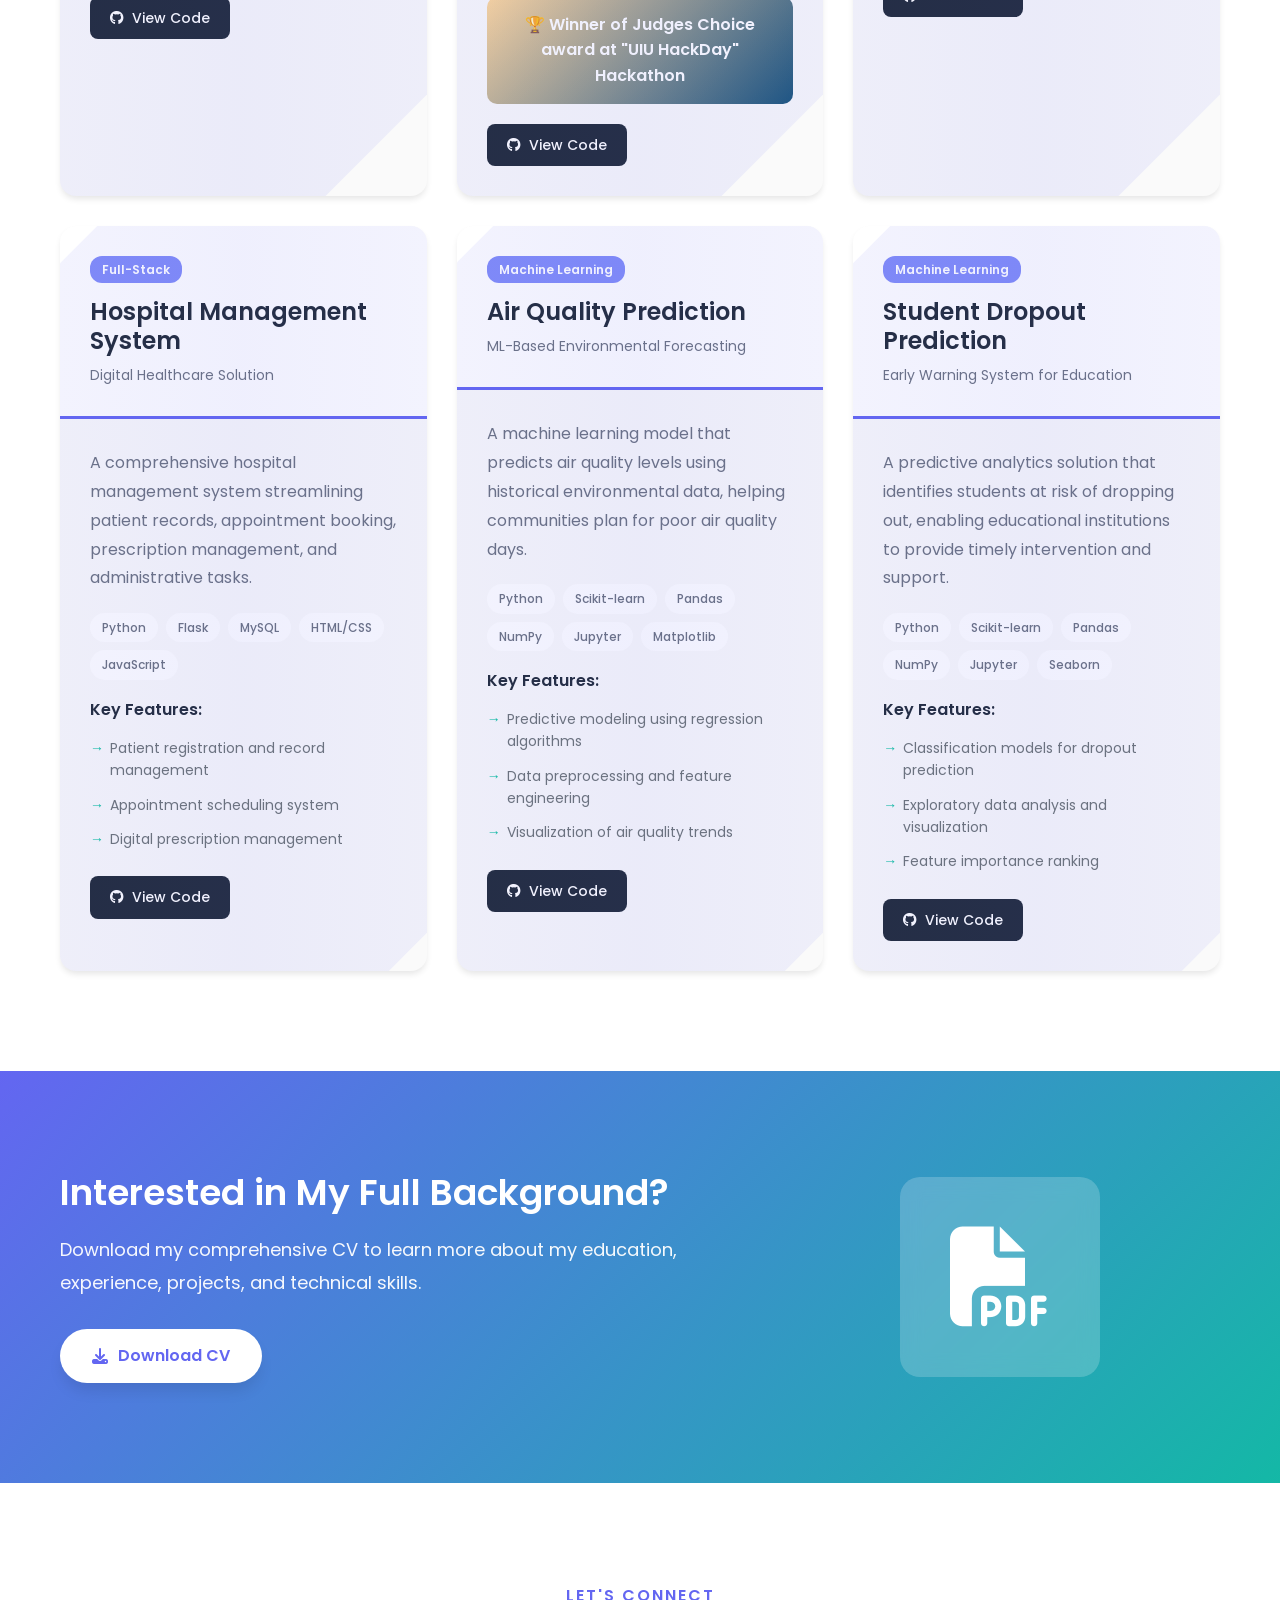
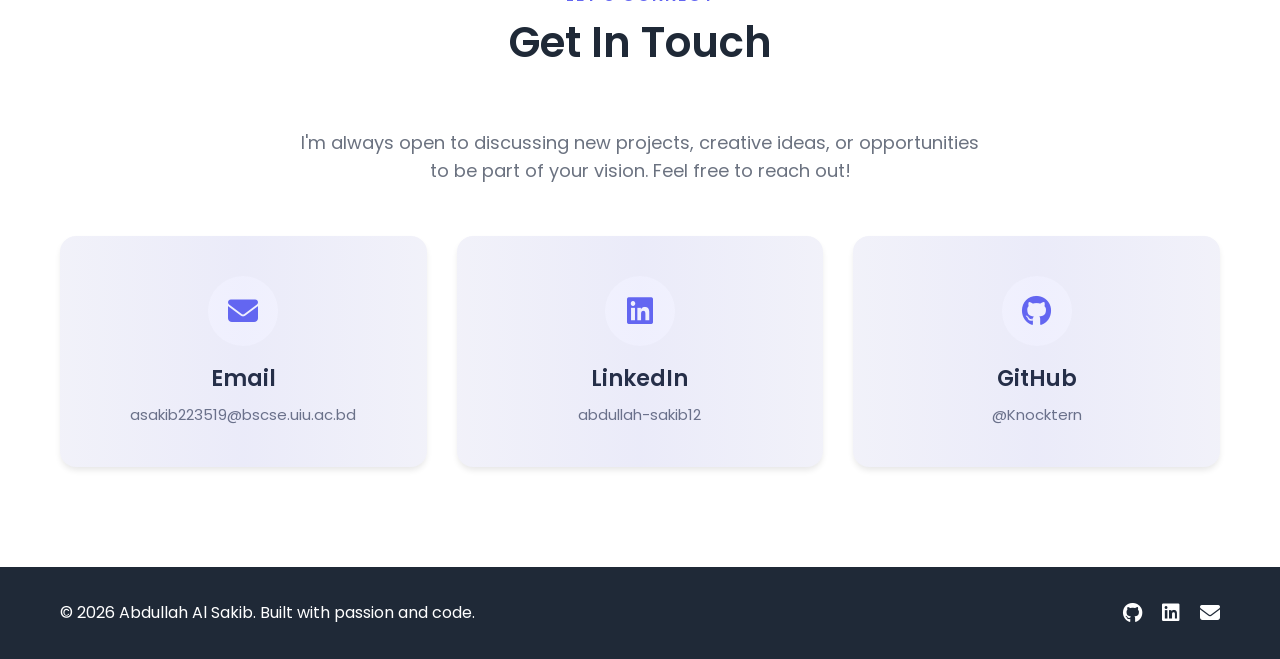
==== commit 1612017c: "Fix a info" ====
--- a/index.html
+++ b/index.html
@@ -100,7 +100,7 @@
                         with a strong passion for <strong>Machine Learning and Artificial Intelligence</strong>.
                     </p>
                     <p>
-                        Currently maintaining a <strong>3.81 CGPA</strong> and set to graduate in <strong>2027</strong>, 
+                        Currently maintaining a <strong>3.81 CGPA</strong> and set to graduate in <strong>2026</strong>, 
                         I'm actively exploring the fascinating world of ML/AI through hands-on projects that solve real-world problems.
                     </p>
                     <p>
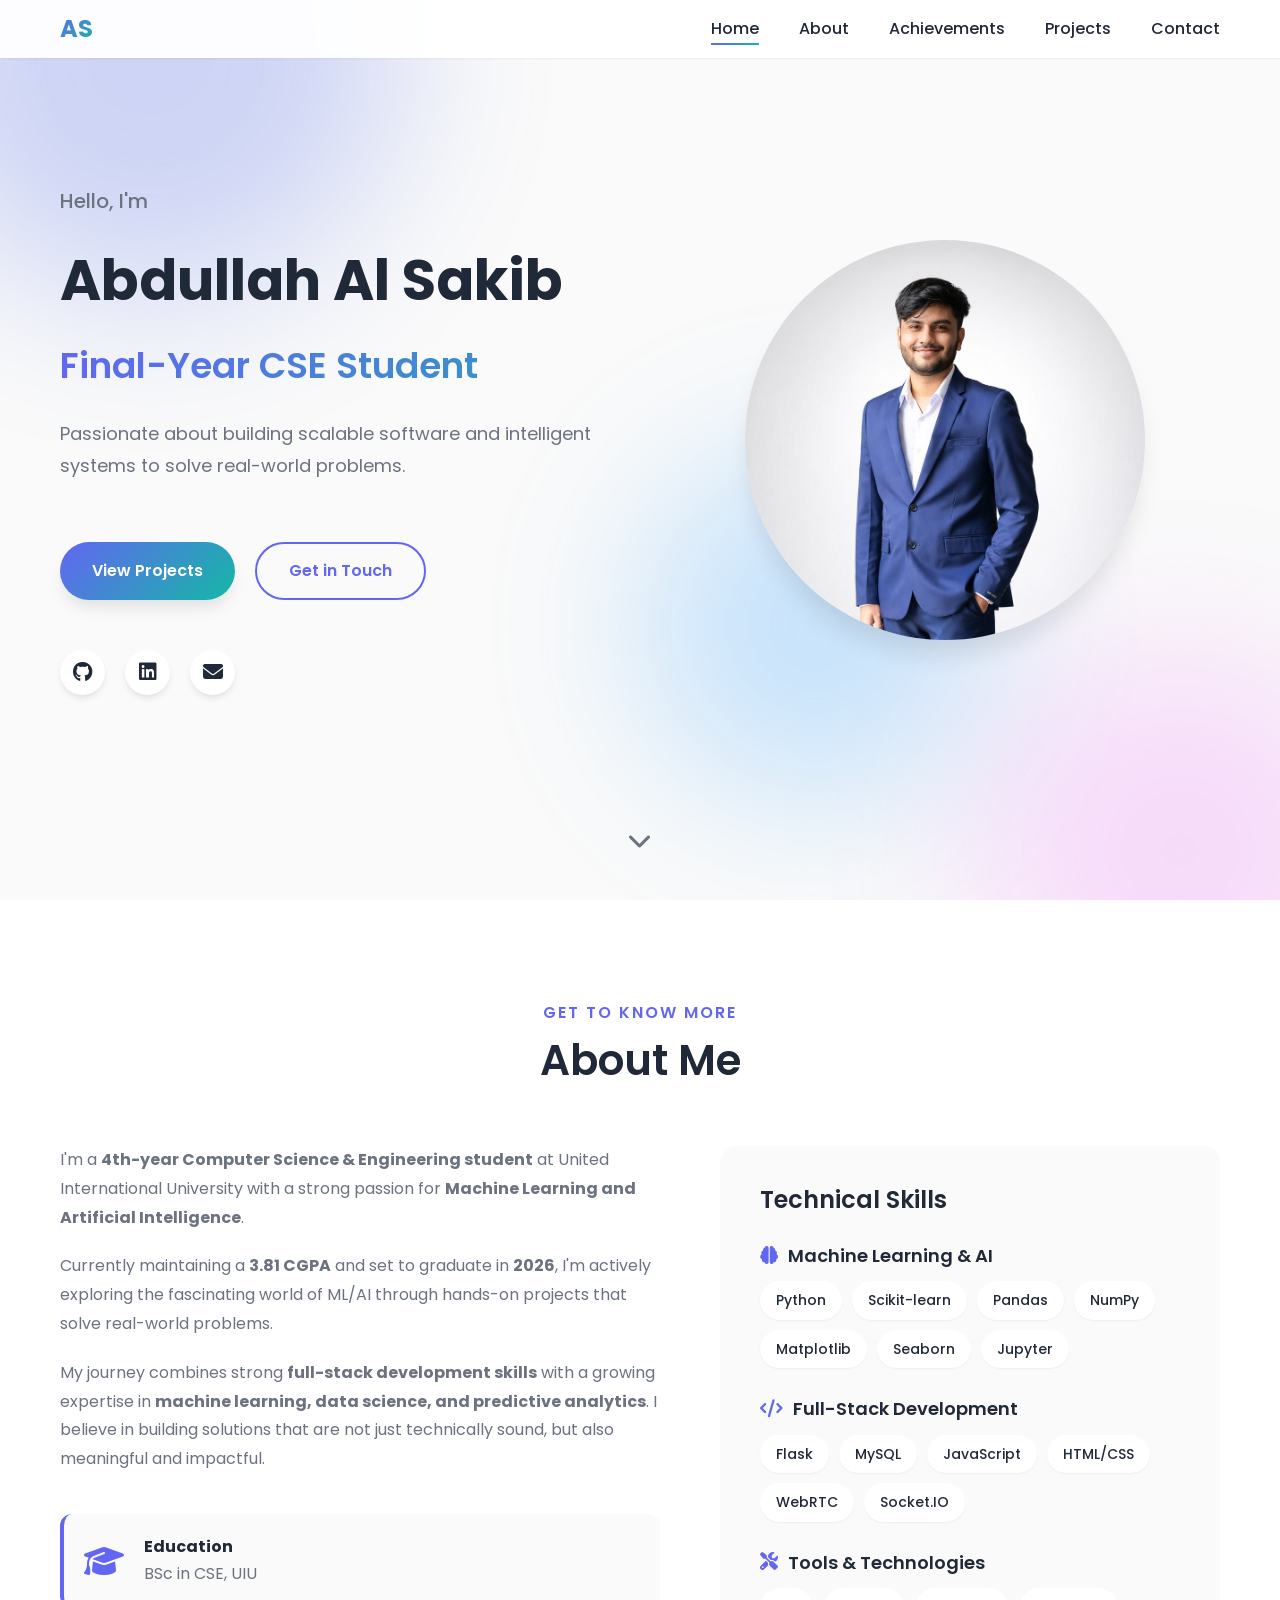
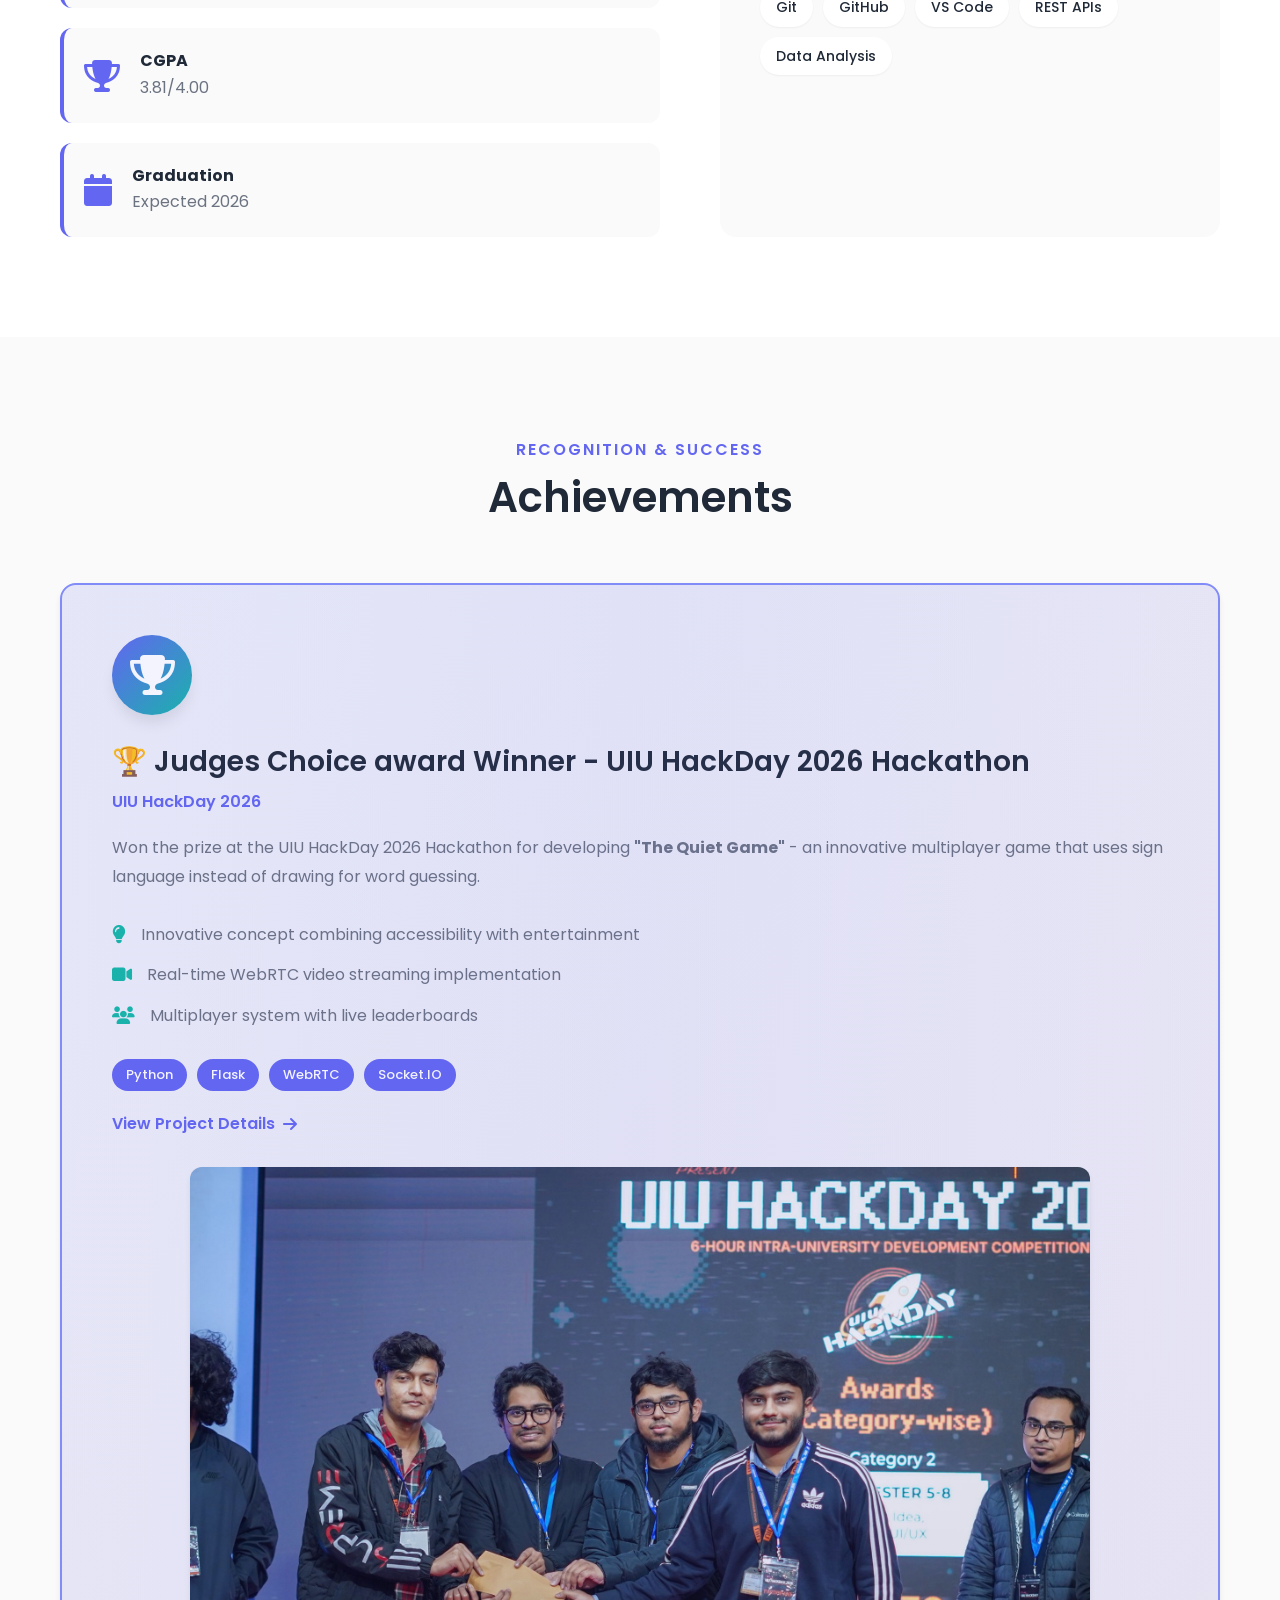
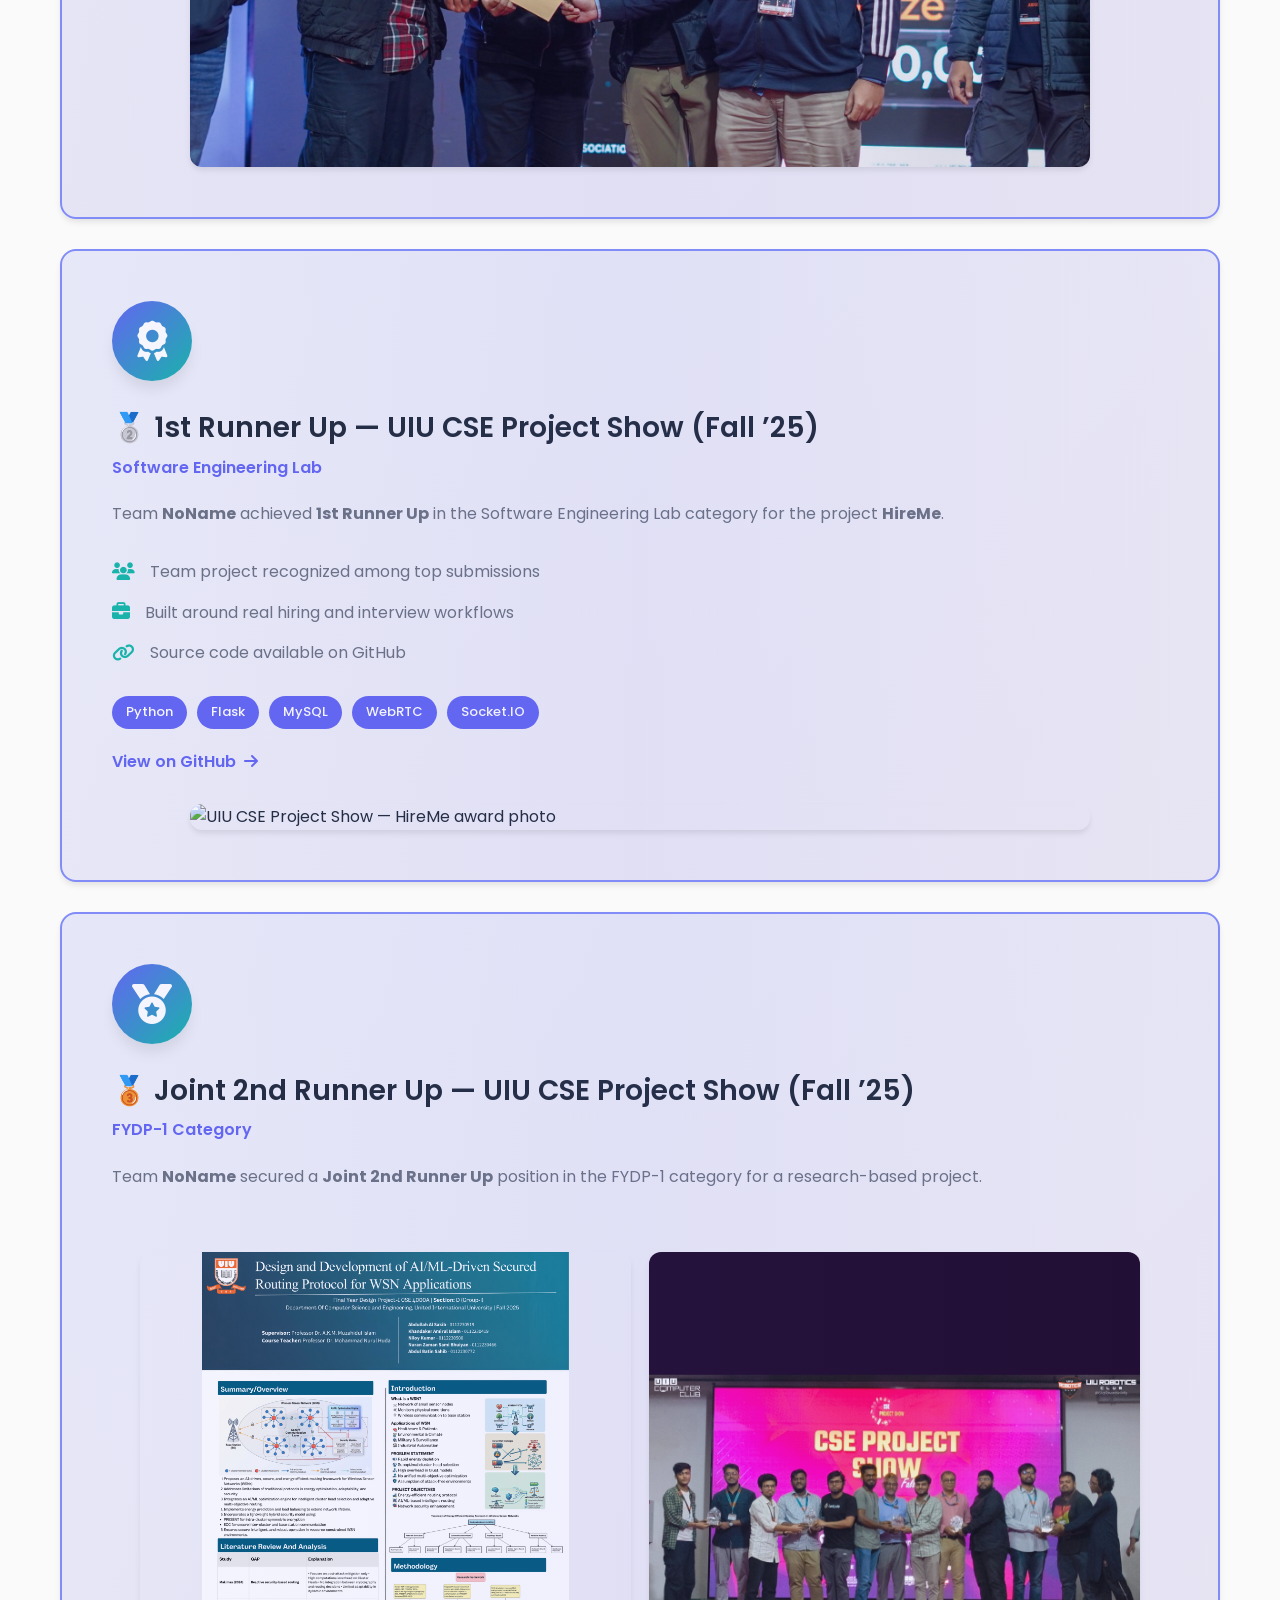
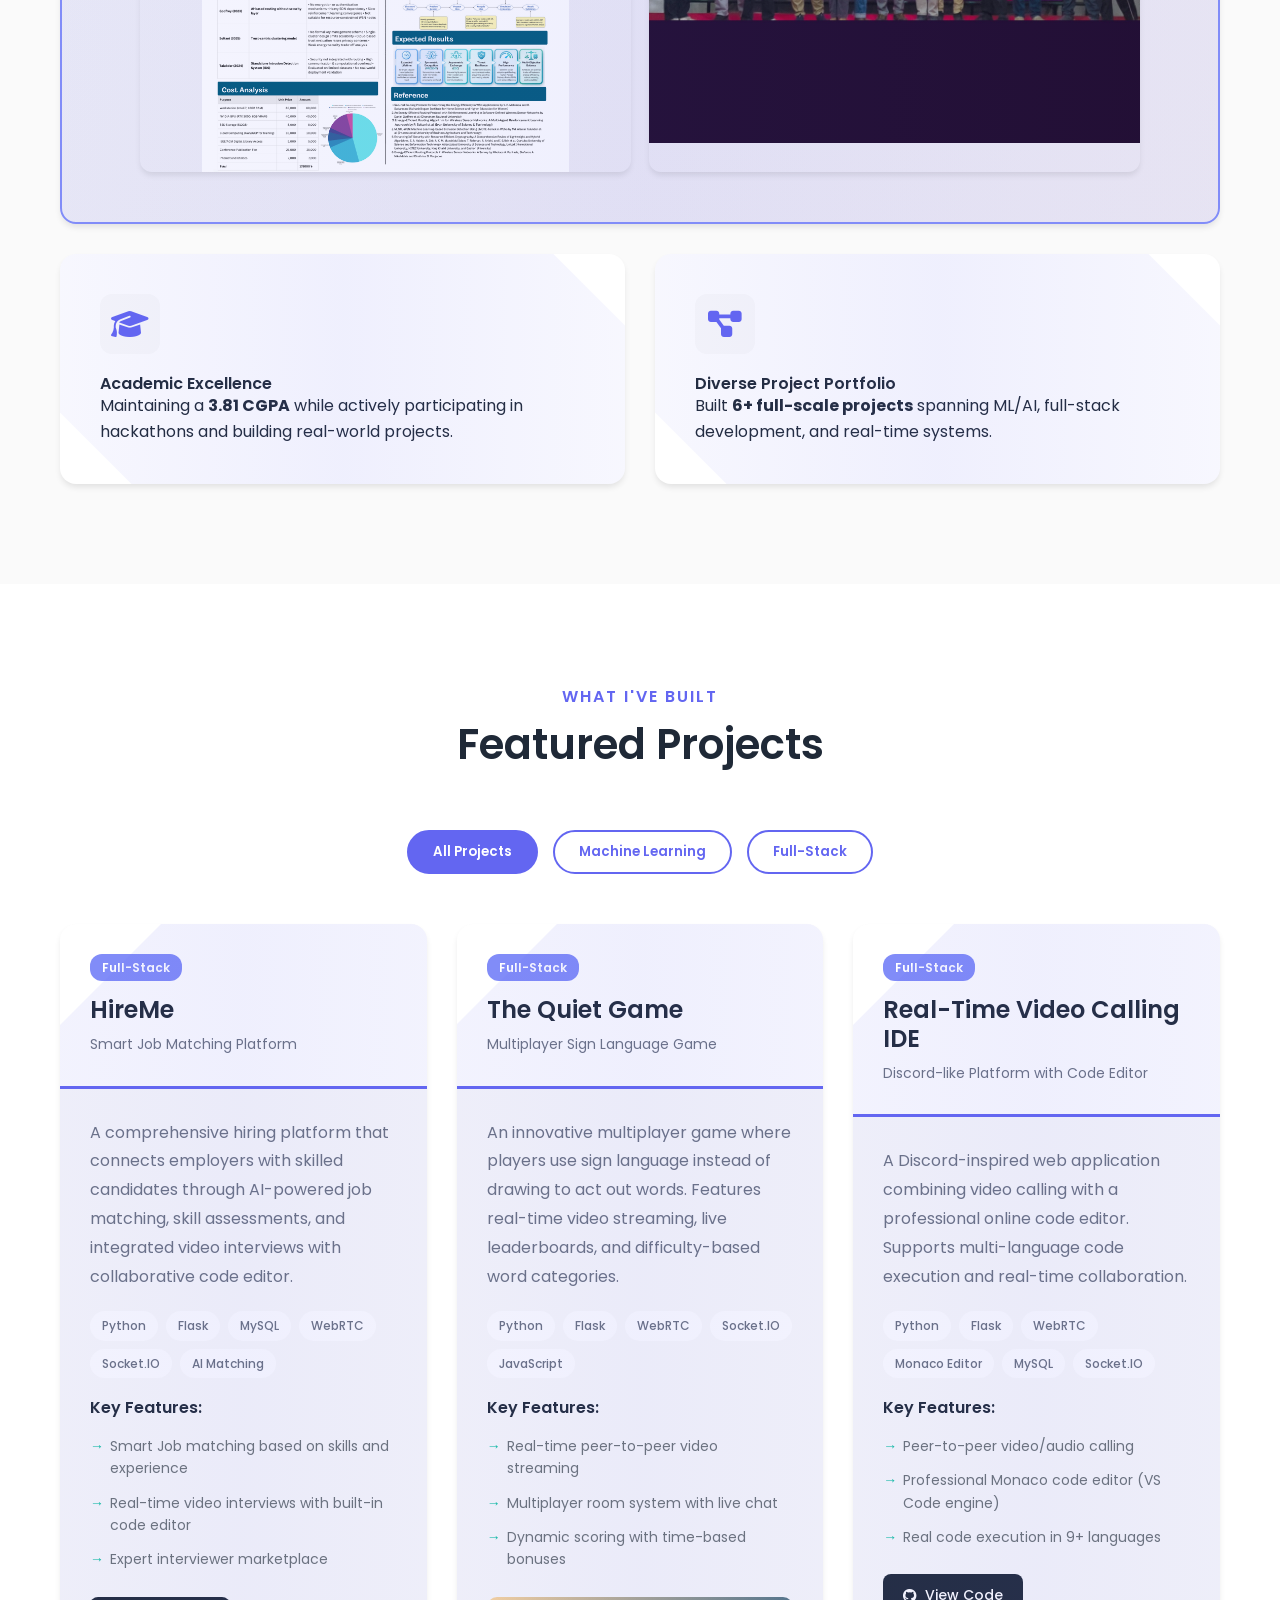
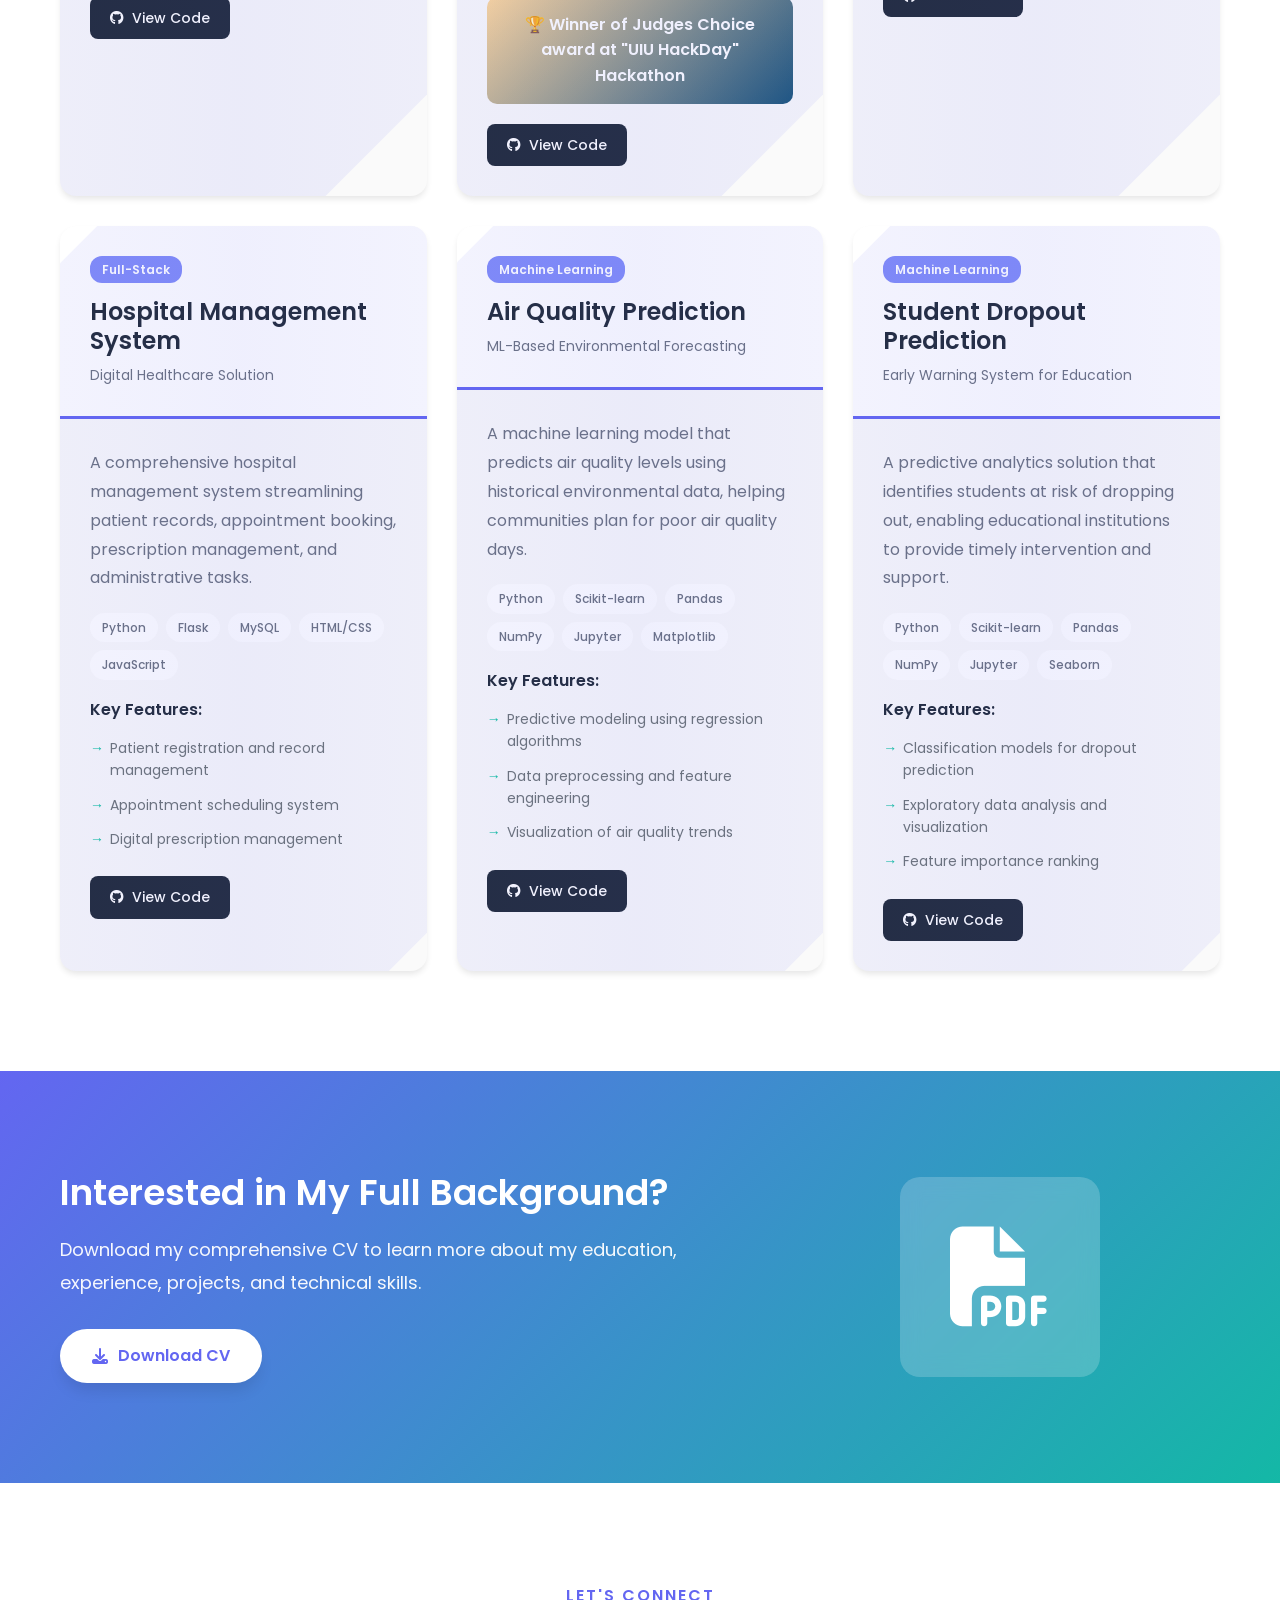
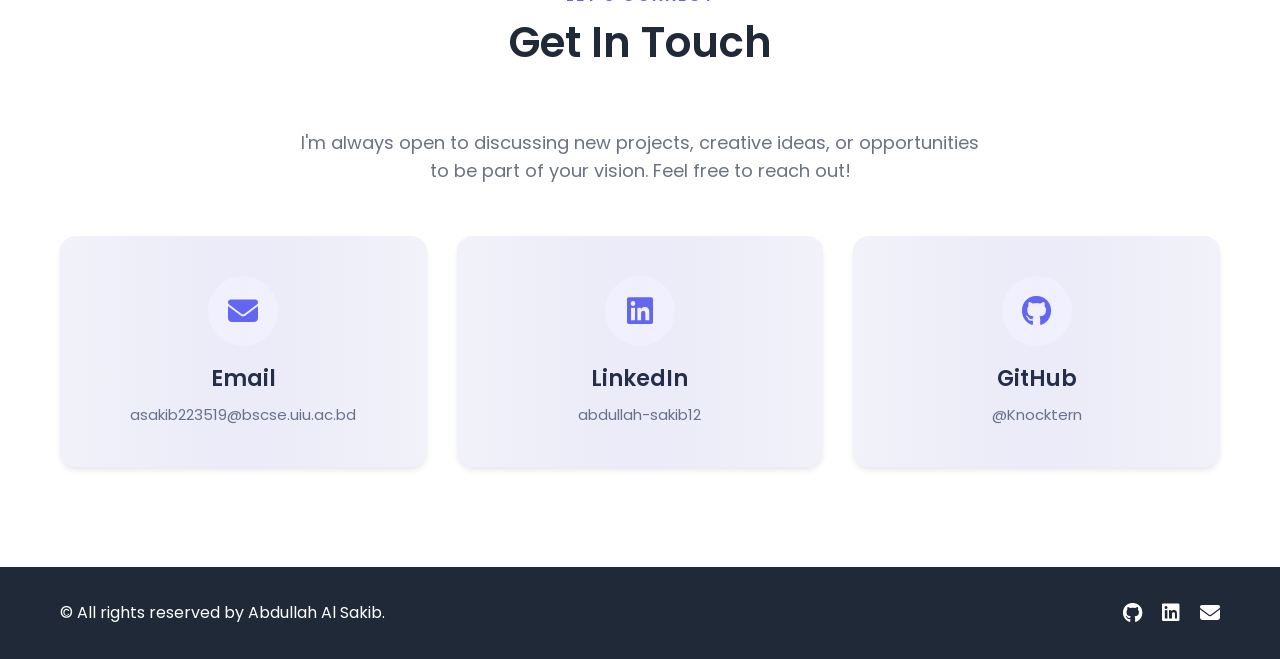
==== commit 8dc132f9: "Fixed FYDP achievement photo" ====
--- a/index.html
+++ b/index.html
@@ -283,7 +283,7 @@
                             <img src="assets/images/poster.png" alt="UIU CSE Project Show (Fall '25) — FYDP-1 winner list poster">
                         </div>
                         <div class="achievement-image">
-                            <img src="assets/images/ProjectShow.png" alt="UIU CSE Project Show (Fall '25) — award ceremony group photo">
+                            <img src="assets/images/ProjectShowFYDP.jpg" alt="UIU CSE Project Show (Fall '25) — award ceremony group photo">
                         </div>
                     </div>
                 </div>
@@ -396,7 +396,7 @@
     <!-- Footer -->
     <footer class="footer">
         <div class="container">
-            <p>&copy; 2026 Abdullah Al Sakib. Built with passion and code.</p>
+            <p>&copy; All rights reserved by Abdullah Al Sakib.</p>
             <div class="footer-links">
                 <a href="https://github.com/Knocktern" target="_blank"><i class="fab fa-github"></i></a>
                 <a href="https://www.linkedin.com/in/abdullah-sakib12" target="_blank"><i class="fab fa-linkedin"></i></a>
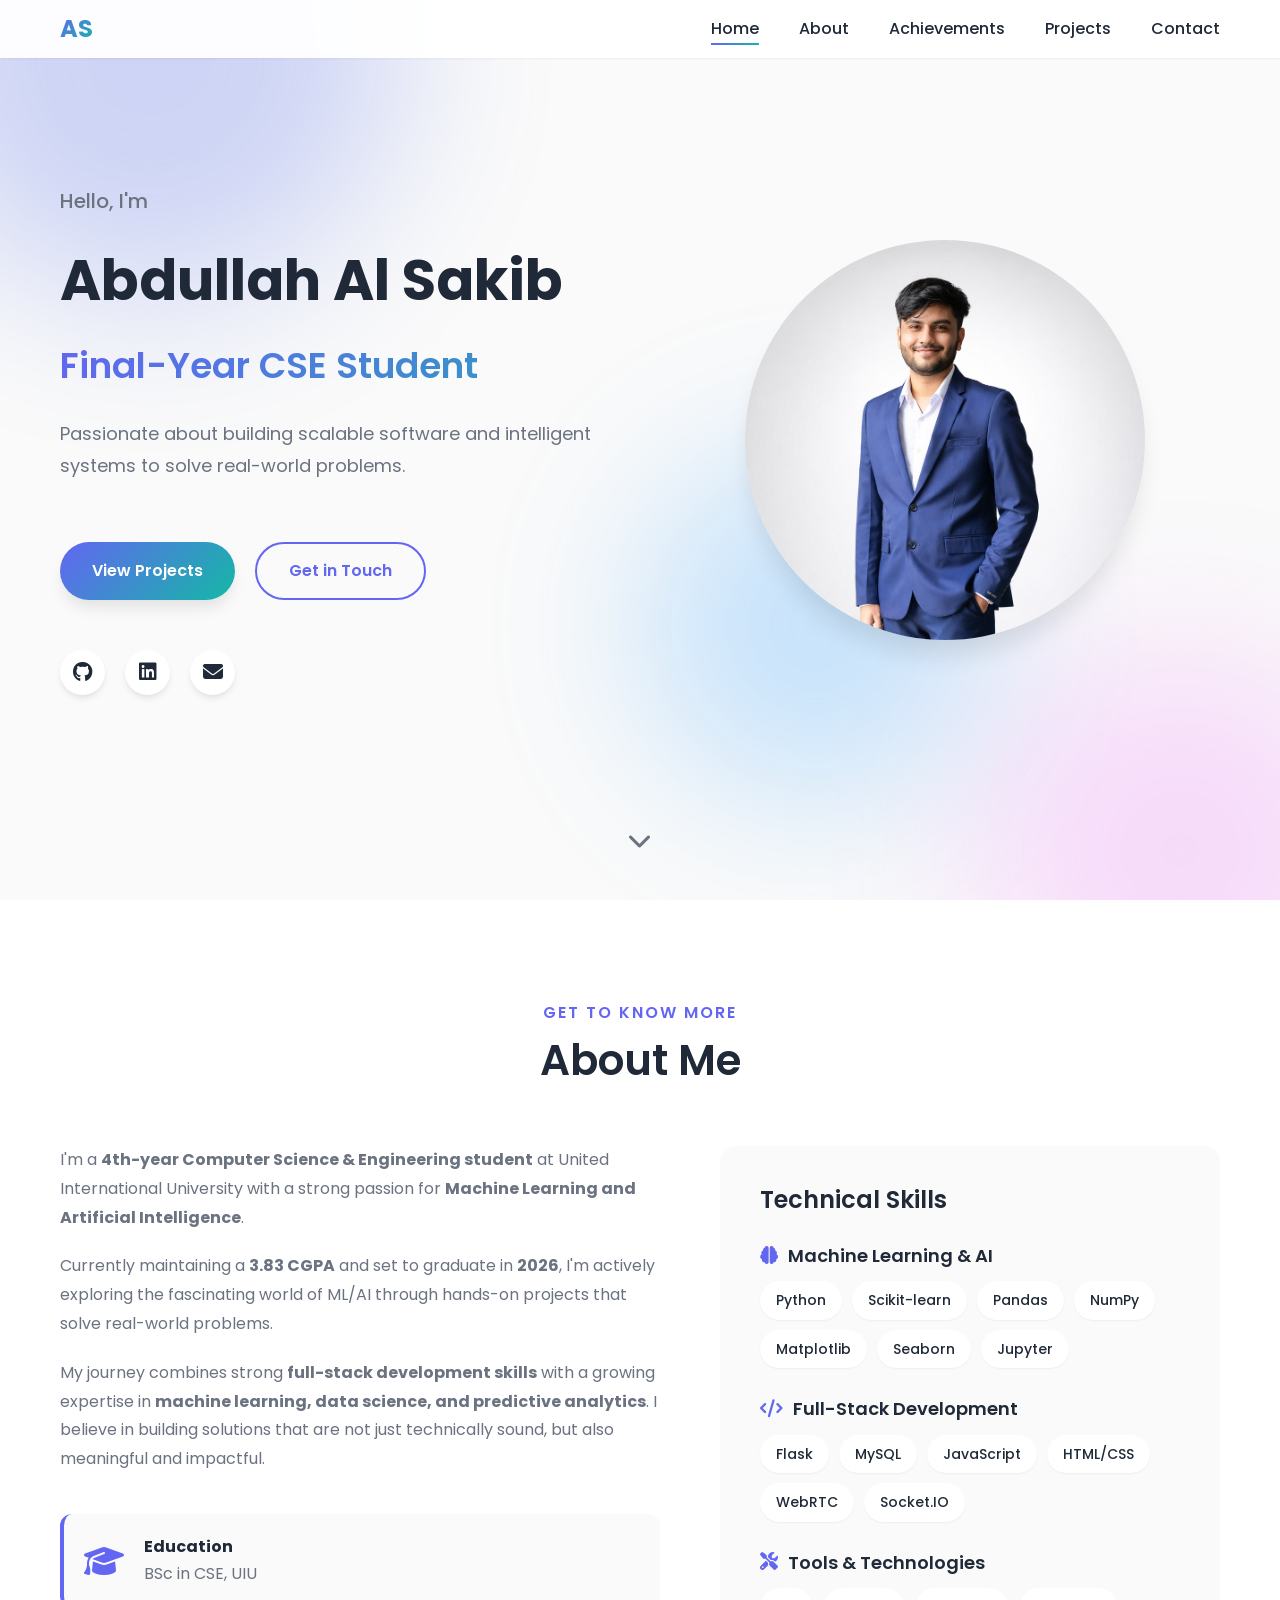
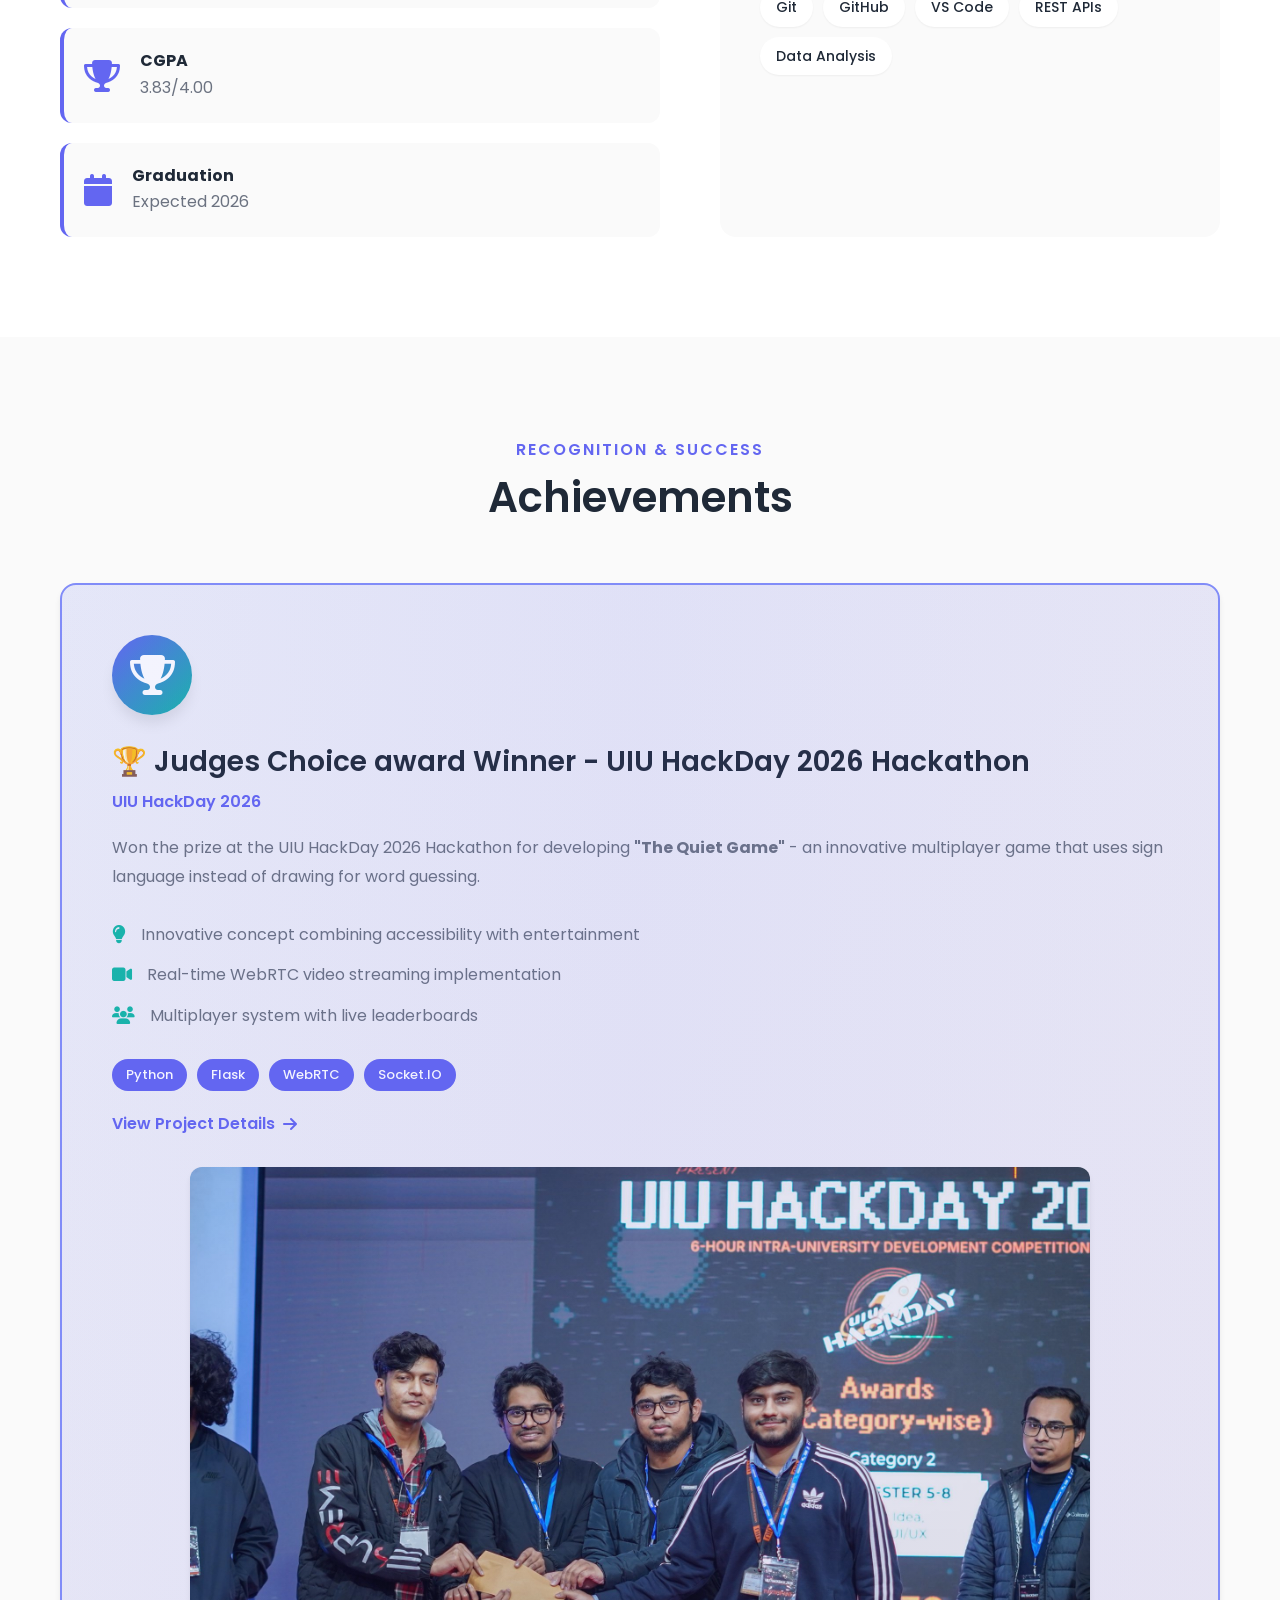
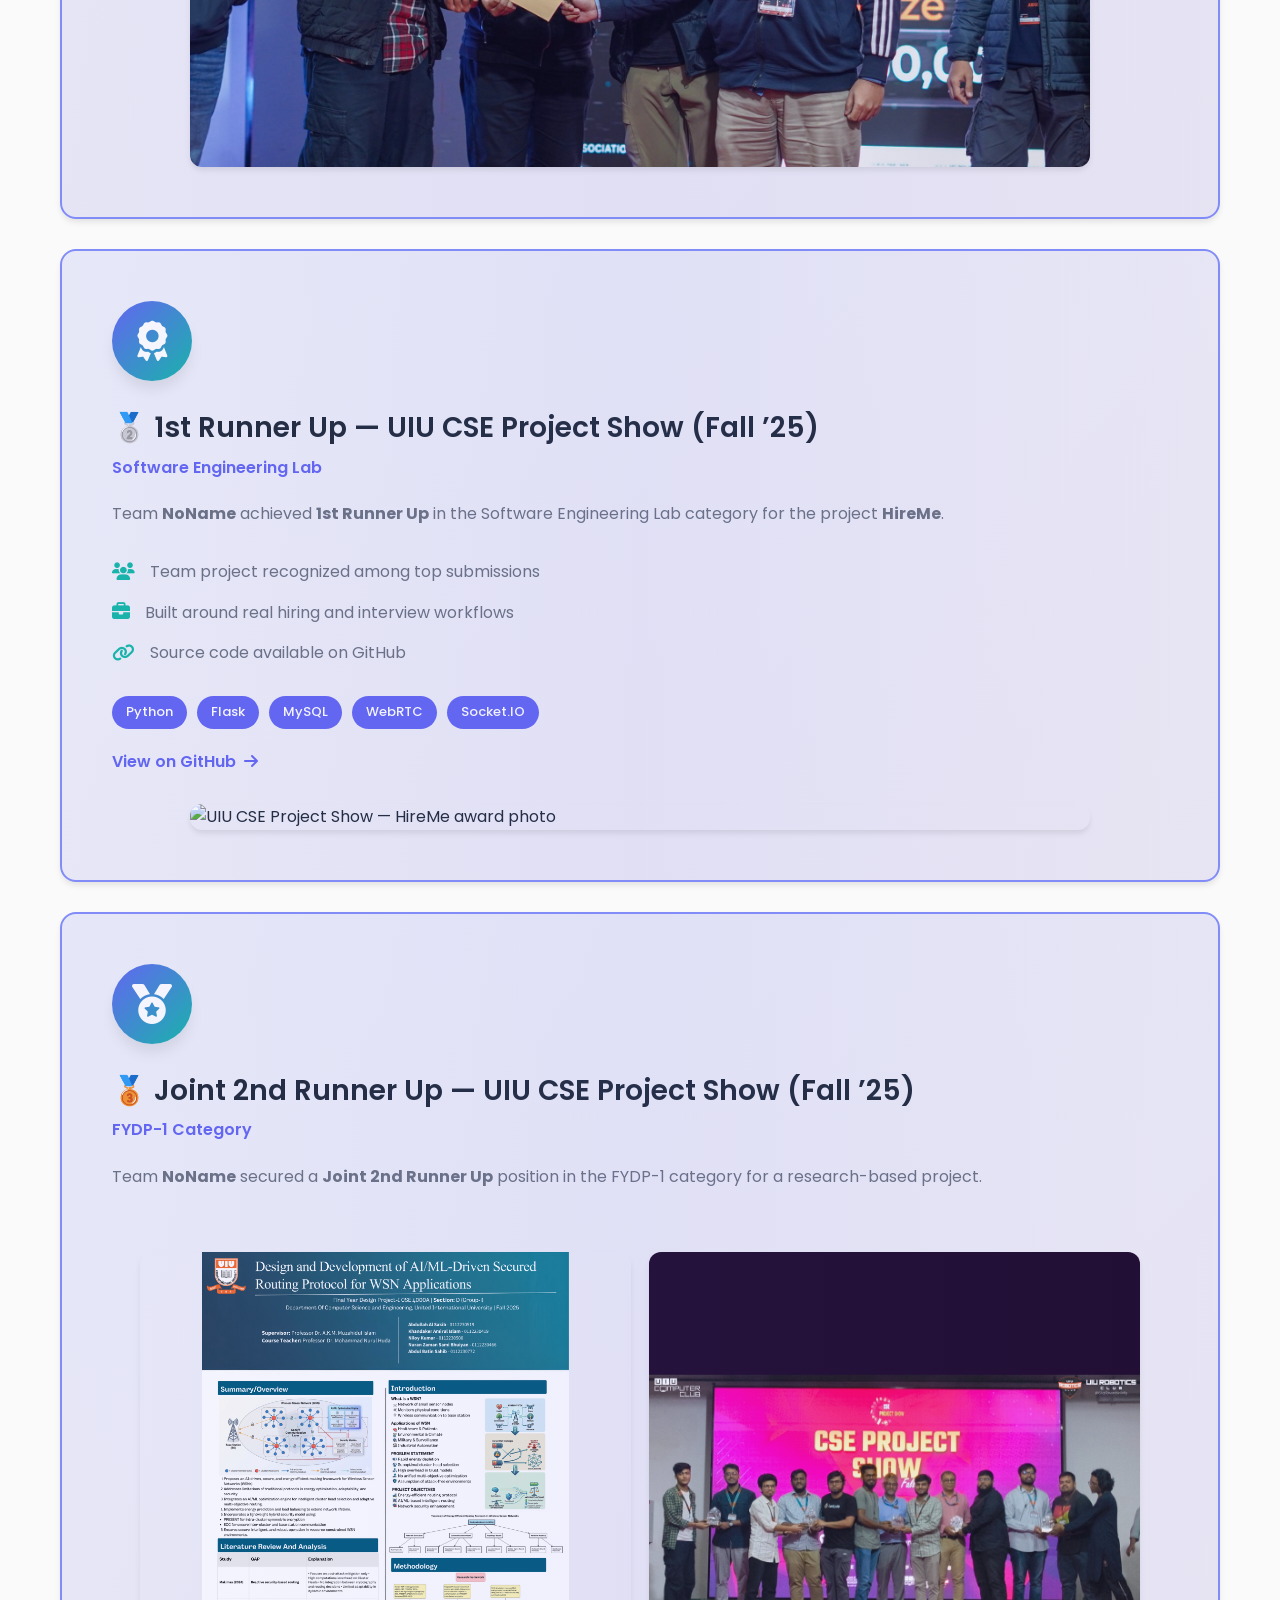
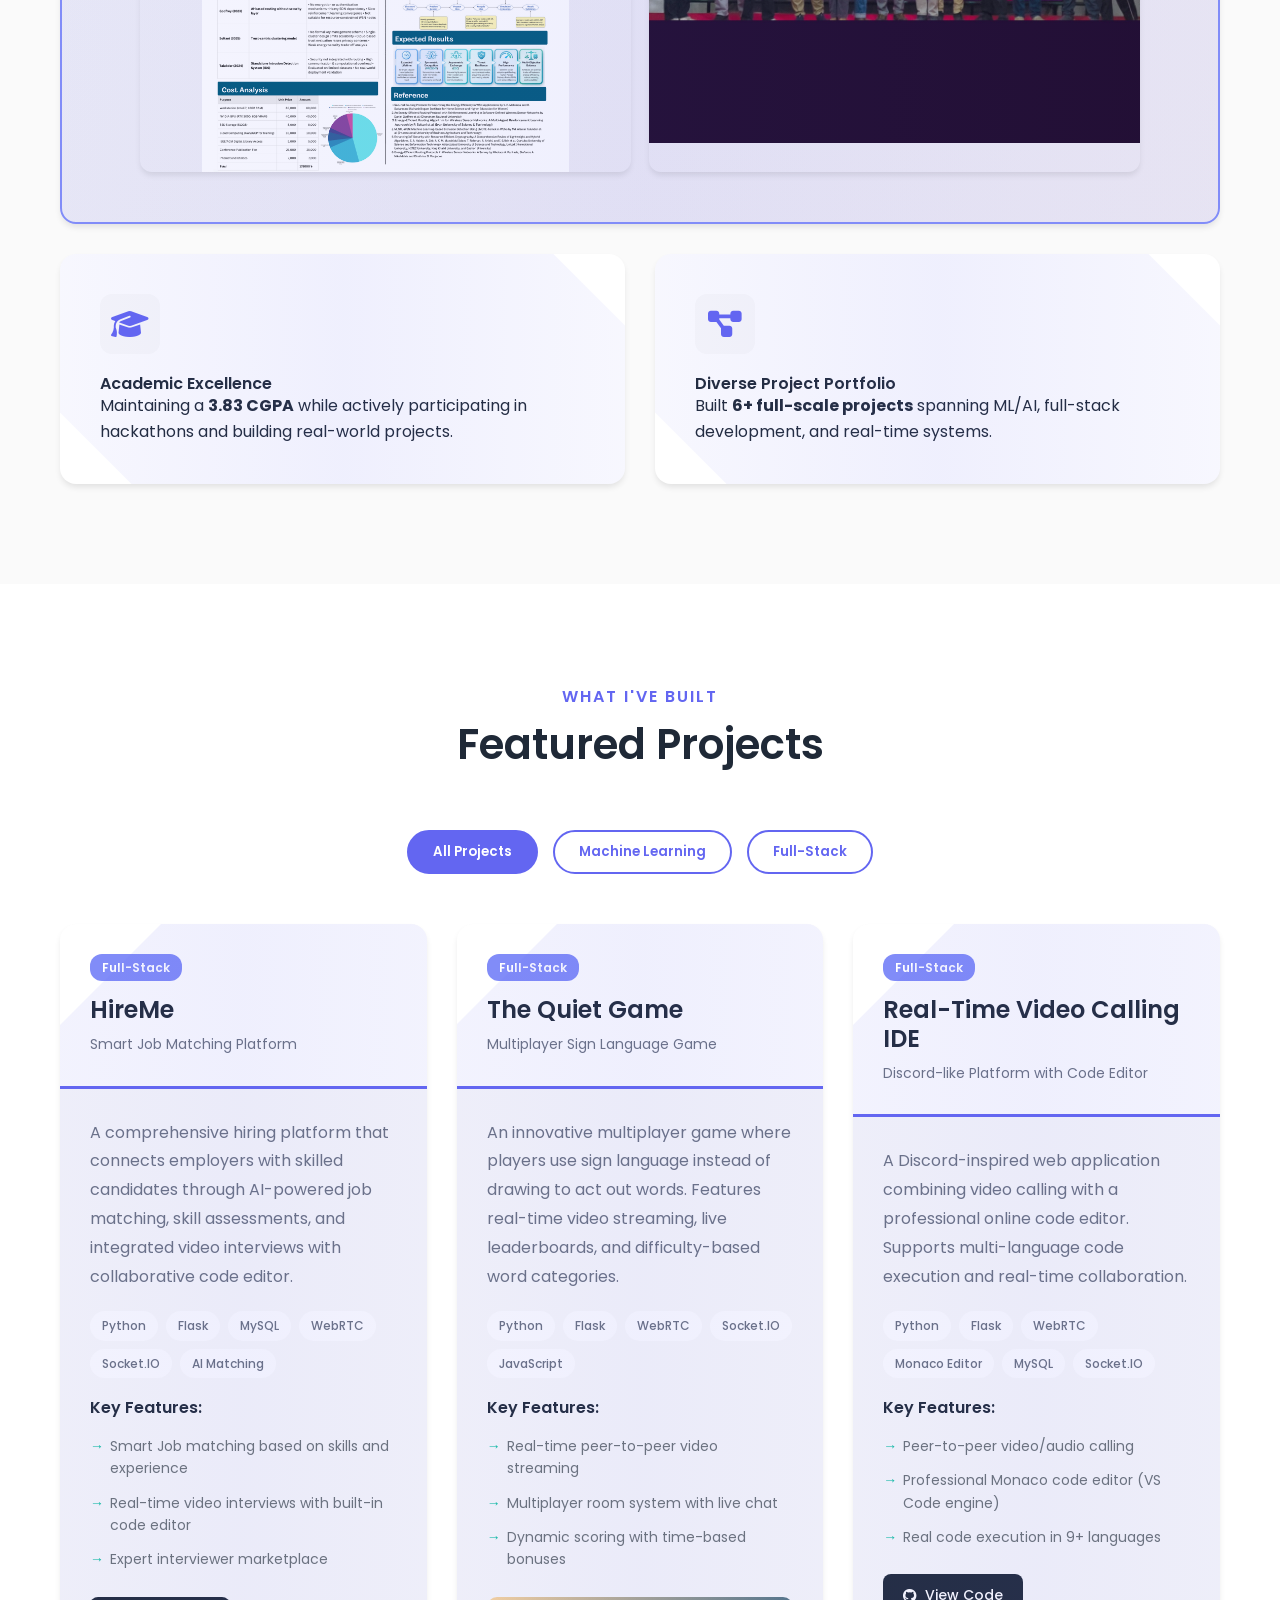
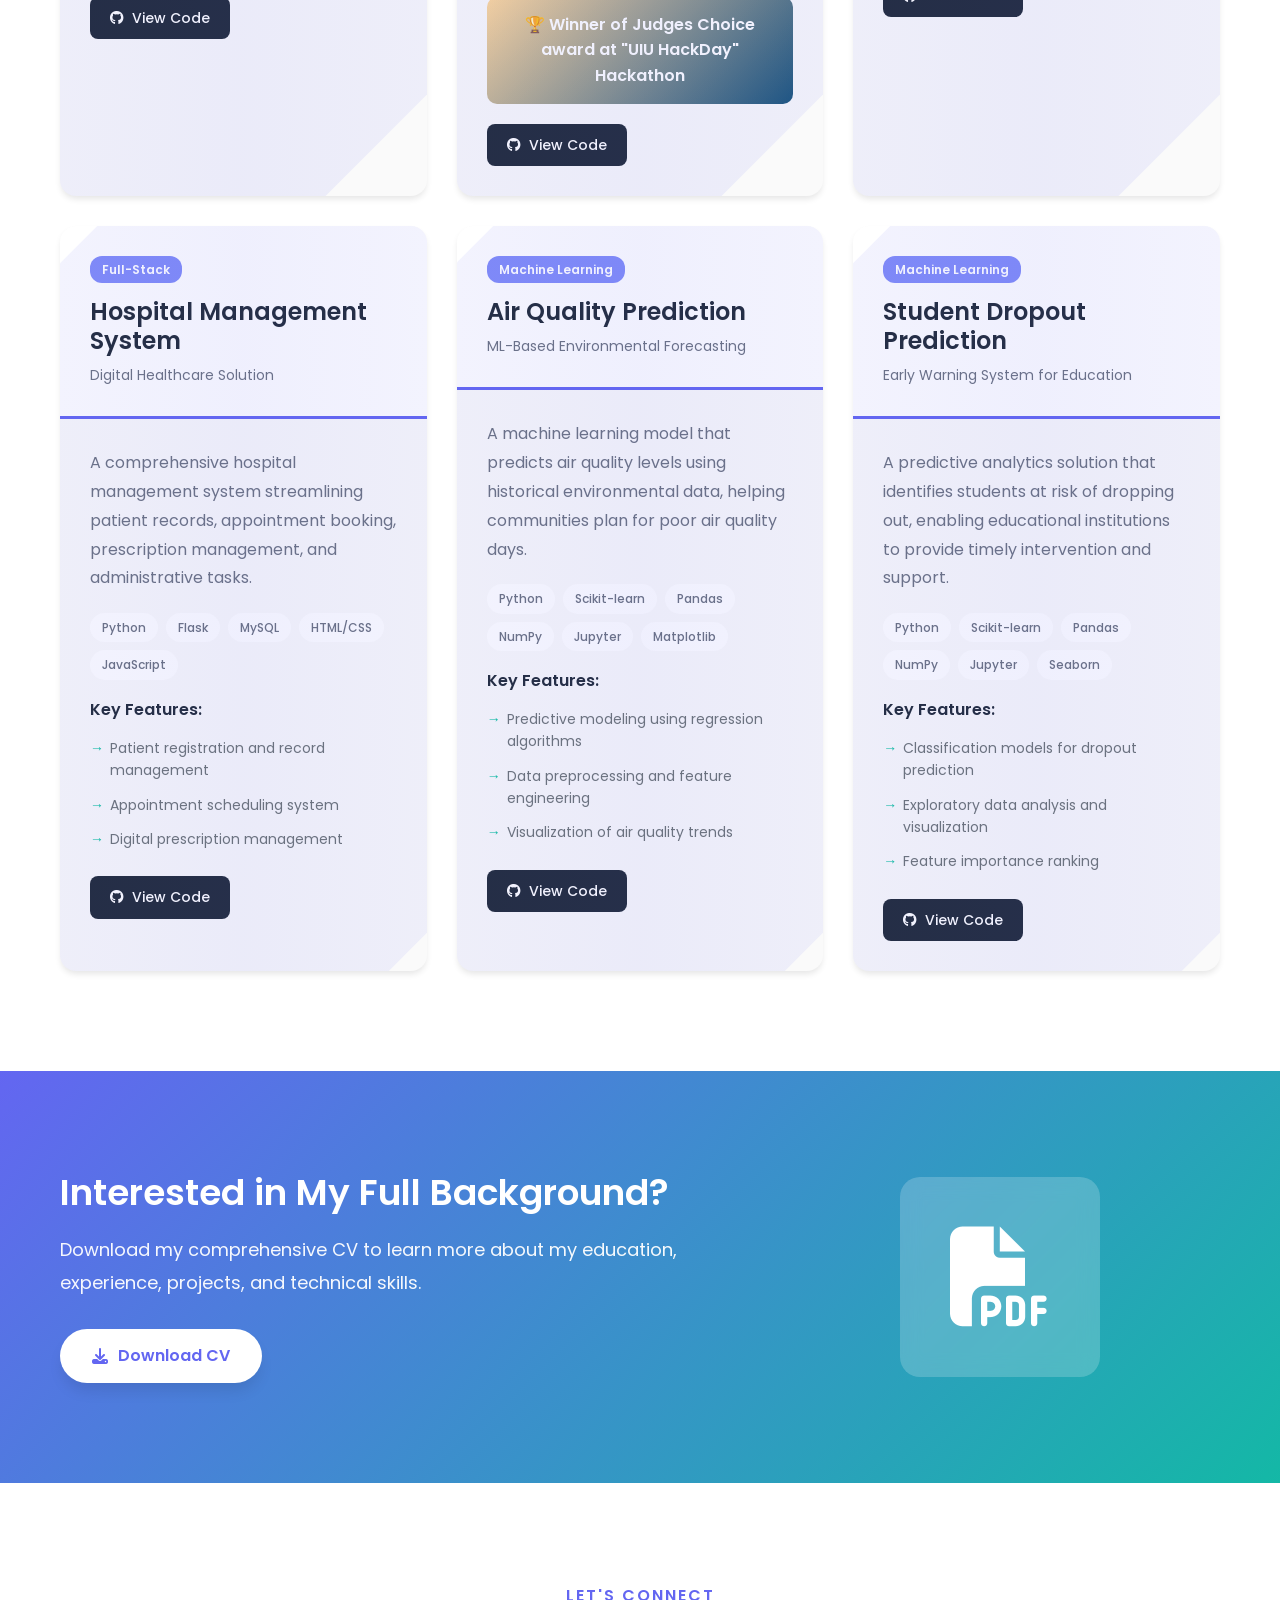
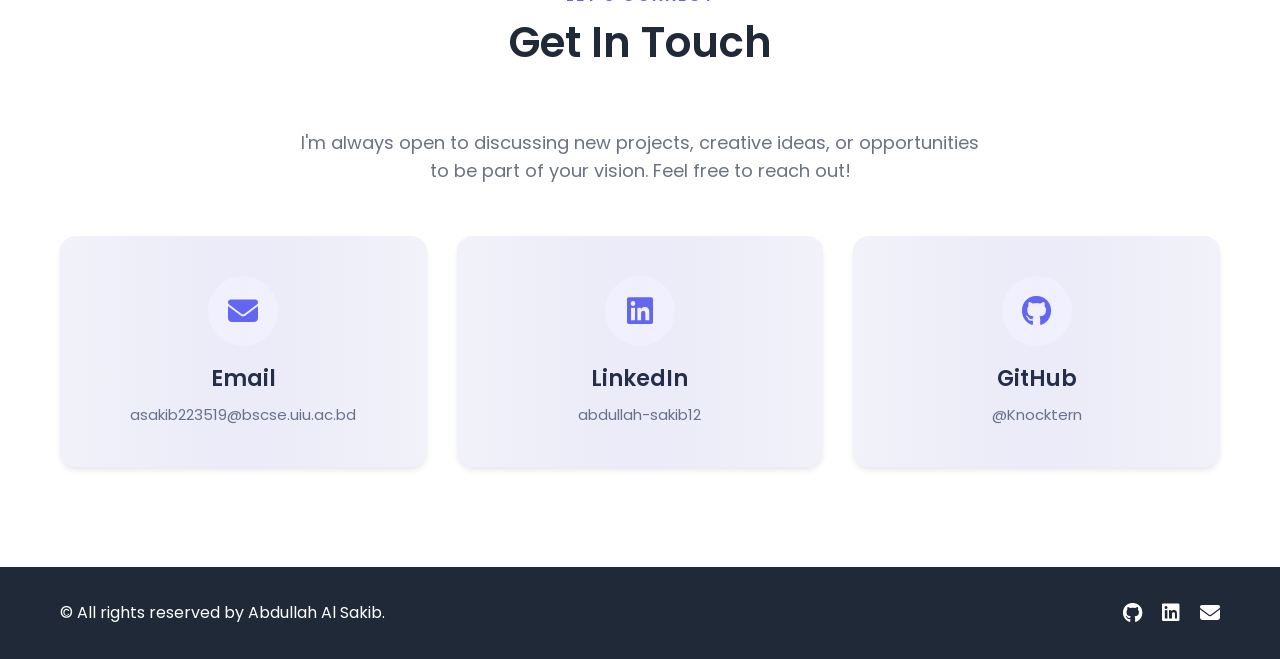
==== commit b3ecfede: "Update CGPA to 3.83 Co-Authored-By: Claude Sonnet 5 <noreply@anthropic.com>" ====
--- a/index.html
+++ b/index.html
@@ -100,7 +100,7 @@
                         with a strong passion for <strong>Machine Learning and Artificial Intelligence</strong>.
                     </p>
                     <p>
-                        Currently maintaining a <strong>3.81 CGPA</strong> and set to graduate in <strong>2026</strong>, 
+                        Currently maintaining a <strong>3.83 CGPA</strong> and set to graduate in <strong>2026</strong>,
                         I'm actively exploring the fascinating world of ML/AI through hands-on projects that solve real-world problems.
                     </p>
                     <p>
@@ -120,7 +120,7 @@
                             <i class="fas fa-trophy"></i>
                             <div>
                                 <strong>CGPA</strong>
-                                <p>3.81/4.00</p>
+                                <p>3.83/4.00</p>
                             </div>
                         </div>
                         <div class="fact-item">
@@ -294,7 +294,7 @@
                         <i class="fas fa-graduation-cap"></i>
                     </div>
                     <h4>Academic Excellence</h4>
-                    <p>Maintaining a <strong>3.81 CGPA</strong> while actively participating in hackathons and building real-world projects.</p>
+                    <p>Maintaining a <strong>3.83 CGPA</strong> while actively participating in hackathons and building real-world projects.</p>
                 </div>
 
                 <!-- Project Portfolio -->
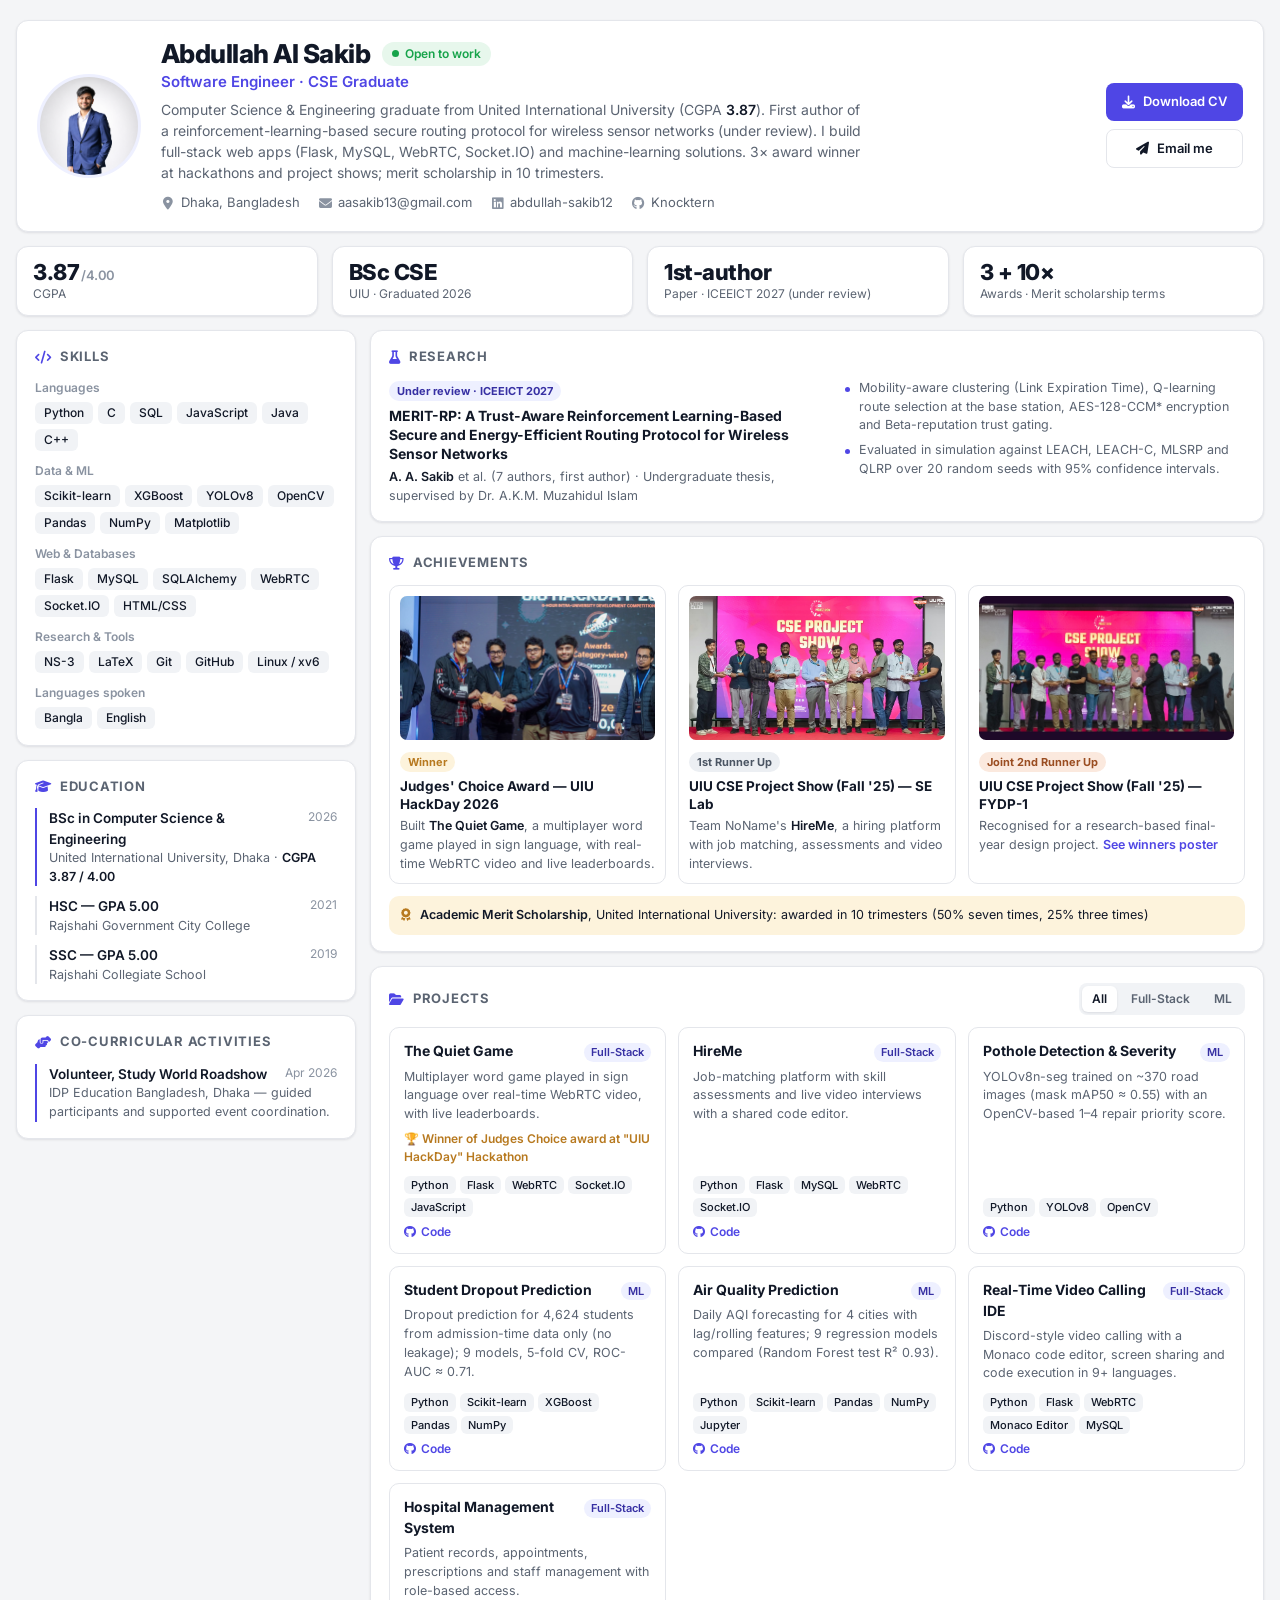
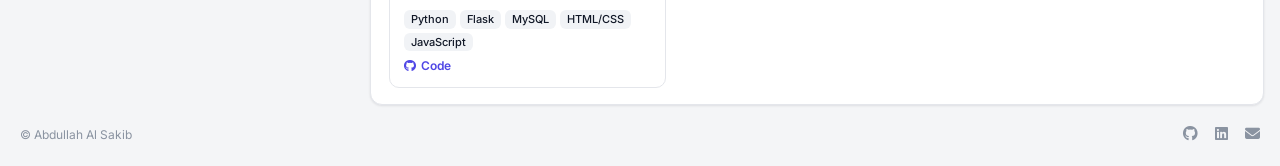
==== commit 3877597b: "Redesign portfolio as compact one-glance page and update for graduation - Single-screen layout: prof" ====
--- a/index.html
+++ b/index.html
@@ -3,409 +3,194 @@
 <head>
     <meta charset="UTF-8">
     <meta name="viewport" content="width=device-width, initial-scale=1.0">
-    <meta name="description" content="Abdullah Al Sakib - Software Engineer | Portfolio showcasing full-stack projects and problem-solving work">
+    <meta name="description" content="Abdullah Al Sakib — CSE graduate (UIU, CGPA 3.87) and software engineer building full-stack web apps and machine learning solutions.">
     <meta name="author" content="Abdullah Al Sakib">
     <title>Abdullah Al Sakib | Software Engineer</title>
-    
-    <!-- Favicon -->
+
     <link rel="icon" type="image/svg+xml" href="favicon.svg">
-    <link rel="alternate icon" href="favicon.ico">
-    
-    <!-- Google Fonts -->
+
     <link rel="preconnect" href="https://fonts.googleapis.com">
     <link rel="preconnect" href="https://fonts.gstatic.com" crossorigin>
-    <link href="https://fonts.googleapis.com/css2?family=Poppins:wght@300;400;500;600;700&display=swap" rel="stylesheet">
-    
-    <!-- Font Awesome for Icons -->
+    <link href="https://fonts.googleapis.com/css2?family=Inter:wght@400;500;600;700;800&display=swap" rel="stylesheet">
     <link rel="stylesheet" href="https://cdnjs.cloudflare.com/ajax/libs/font-awesome/6.4.0/css/all.min.css">
-    
-    <!-- Stylesheets -->
-    <link rel="stylesheet" href="css/style.css?v=20260317-2">
-    <link rel="stylesheet" href="css/animations.css?v=20260317-3">
+
+    <link rel="stylesheet" href="css/style.css?v=20261119-2">
 </head>
 <body>
-    <!-- Navigation -->
-    <nav class="navbar" id="navbar">
-        <div class="container">
-            <a href="#home" class="logo">AS</a>
-            <ul class="nav-menu" id="navMenu">
-                <li><a href="#home" class="nav-link">Home</a></li>
-                <li><a href="#about" class="nav-link">About</a></li>
-                <li><a href="#achievements" class="nav-link">Achievements</a></li>
-                <li><a href="#projects" class="nav-link">Projects</a></li>
-                <li><a href="#contact" class="nav-link">Contact</a></li>
+<div class="page">
+
+    <!-- ===== Profile header: everything a recruiter needs in one strip ===== -->
+    <header class="profile card">
+        <img class="avatar" src="assets/images/profile.png" alt="Abdullah Al Sakib" id="profileImage">
+
+        <div class="identity">
+            <div class="name-row">
+                <h1>Abdullah Al Sakib</h1>
+                <span class="status"><span class="dot"></span>Open to work</span>
+            </div>
+            <p class="role">Software Engineer · CSE Graduate</p>
+            <p class="summary">
+                Computer Science &amp; Engineering graduate from United International University (CGPA <strong>3.87</strong>).
+                First author of a reinforcement-learning-based secure routing protocol for wireless sensor networks (under review).
+                I build full-stack web apps (Flask, MySQL, WebRTC, Socket.IO) and machine-learning solutions.
+                3× award winner at hackathons and project shows; merit scholarship in 10 trimesters.
+            </p>
+            <ul class="meta">
+                <li><i class="fas fa-location-dot"></i>Dhaka, Bangladesh</li>
+                <li><a href="mailto:aasakib13@gmail.com"><i class="fas fa-envelope"></i>aasakib13@gmail.com</a></li>
+                <li><a href="https://www.linkedin.com/in/abdullah-sakib12" target="_blank" rel="noopener"><i class="fab fa-linkedin"></i>abdullah-sakib12</a></li>
+                <li><a href="https://github.com/Knocktern" target="_blank" rel="noopener"><i class="fab fa-github"></i>Knocktern</a></li>
             </ul>
-            <div class="hamburger" id="hamburger">
-                <span></span>
-                <span></span>
-                <span></span>
-            </div>
         </div>
-    </nav>
 
-    <!-- Hero Section -->
-    <section id="home" class="hero">
-        <div class="hero-background">
-            <div class="gradient-orb orb-1"></div>
-            <div class="gradient-orb orb-2"></div>
-            <div class="gradient-orb orb-3"></div>
+        <div class="actions">
+            <a href="assets/cv/CV_0112230519_Abdullah Al Sakib.pdf" download class="btn btn-primary"><i class="fas fa-download"></i>Download CV</a>
+            <a href="mailto:aasakib13@gmail.com" class="btn btn-ghost"><i class="fas fa-paper-plane"></i>Email me</a>
         </div>
-        <div class="container hero-content">
-            <div class="hero-text">
-                <p class="greeting fade-in">Hello, I'm</p>
-                <h1 class="name fade-in-up">Abdullah Al Sakib</h1>
-                <h2 class="title fade-in-up"><span class="gradient-text typing-text" data-phrases="Final-Year CSE Student|Building real-world software|Passionate about DevOps & Cloud|Eager to learn AI automation"></span></h2>
-                <p class="tagline fade-in-up">Passionate about building scalable software and intelligent systems to solve real-world problems.</p>
-                <div class="cta-buttons fade-in-up">
-                    <a href="#projects" class="btn btn-primary">View Projects</a>
-                    <a href="#contact" class="btn btn-outline">Get in Touch</a>
-                </div>
-                <div class="social-links fade-in">
-                    <a href="https://github.com/Knocktern" target="_blank" aria-label="GitHub" class="social-icon">
-                        <i class="fab fa-github"></i>
-                    </a>
-                    <a href="https://www.linkedin.com/in/abdullah-sakib12" target="_blank" aria-label="LinkedIn" class="social-icon">
-                        <i class="fab fa-linkedin"></i>
-                    </a>
-                    <a href="mailto:asakib223519@bscse.uiu.ac.bd" aria-label="Email" class="social-icon">
-                        <i class="fas fa-envelope"></i>
-                    </a>
-                </div>
-            </div>
-            <div class="hero-image fade-in">
-                <div class="image-wrapper">
-                    <img src="assets/images/profile.png" alt="Abdullah Al Sakib" id="profileImage">
-                    <div class="image-overlay"></div>
-                </div>
-            </div>
-        </div>
-        <div class="scroll-indicator">
-            <a href="#about">
-                <i class="fas fa-chevron-down"></i>
-            </a>
-        </div>
+    </header>
+
+    <!-- ===== Key numbers ===== -->
+    <section class="stats" aria-label="Key facts">
+        <div class="stat card"><span class="stat-value">3.87<small>/4.00</small></span><span class="stat-label">CGPA</span></div>
+        <div class="stat card"><span class="stat-value">BSc CSE</span><span class="stat-label">UIU · Graduated 2026</span></div>
+        <div class="stat card"><span class="stat-value">1st-author</span><span class="stat-label">Paper · ICEEICT 2027 (under review)</span></div>
+        <div class="stat card"><span class="stat-value">3 + 10×</span><span class="stat-label">Awards · Merit scholarship terms</span></div>
     </section>
 
-    <!-- About Section -->
-    <section id="about" class="about">
-        <div class="container">
-            <div class="section-header reveal">
-                <p class="section-subtitle">Get To Know More</p>
-                <h2 class="section-title">About Me</h2>
-            </div>
-            <div class="about-content">
-                <div class="about-text reveal">
-                    <p class="about-intro">
-                        I'm a <strong>4th-year Computer Science & Engineering student</strong> at United International University 
-                        with a strong passion for <strong>Machine Learning and Artificial Intelligence</strong>.
-                    </p>
-                    <p>
-                        Currently maintaining a <strong>3.83 CGPA</strong> and set to graduate in <strong>2026</strong>,
-                        I'm actively exploring the fascinating world of ML/AI through hands-on projects that solve real-world problems.
-                    </p>
-                    <p>
-                        My journey combines strong <strong>full-stack development skills</strong> with a growing expertise in 
-                        <strong>machine learning, data science, and predictive analytics</strong>. I believe in building solutions 
-                        that are not just technically sound, but also meaningful and impactful.
-                    </p>
-                    <div class="quick-facts">
-                        <div class="fact-item">
-                            <i class="fas fa-graduation-cap"></i>
-                            <div>
-                                <strong>Education</strong>
-                                <p>BSc in CSE, UIU</p>
-                            </div>
+    <!-- ===== Main grid ===== -->
+    <div class="grid">
+
+        <!-- Left column -->
+        <aside class="col-side">
+            <section class="card block">
+                <h2><i class="fas fa-code"></i>Skills</h2>
+                <dl class="skills">
+                    <dt>Languages</dt>
+                    <dd><span>Python</span><span>C</span><span>SQL</span><span>JavaScript</span><span>Java</span><span>C++</span></dd>
+                    <dt>Data &amp; ML</dt>
+                    <dd><span>Scikit-learn</span><span>XGBoost</span><span>YOLOv8</span><span>OpenCV</span><span>Pandas</span><span>NumPy</span><span>Matplotlib</span></dd>
+                    <dt>Web &amp; Databases</dt>
+                    <dd><span>Flask</span><span>MySQL</span><span>SQLAlchemy</span><span>WebRTC</span><span>Socket.IO</span><span>HTML/CSS</span></dd>
+                    <dt>Research &amp; Tools</dt>
+                    <dd><span>NS-3</span><span>LaTeX</span><span>Git</span><span>GitHub</span><span>Linux / xv6</span></dd>
+                    <dt>Languages spoken</dt>
+                    <dd><span>Bangla</span><span>English</span></dd>
+                </dl>
+            </section>
+
+            <section class="card block">
+                <h2><i class="fas fa-graduation-cap"></i>Education</h2>
+                <ul class="timeline">
+                    <li>
+                        <div class="tl-head"><strong>BSc in Computer Science &amp; Engineering</strong><span>2026</span></div>
+                        <p>United International University, Dhaka · <b>CGPA 3.87 / 4.00</b></p>
+                    </li>
+                    <li>
+                        <div class="tl-head"><strong>HSC — GPA 5.00</strong><span>2021</span></div>
+                        <p>Rajshahi Government City College</p>
+                    </li>
+                    <li>
+                        <div class="tl-head"><strong>SSC — GPA 5.00</strong><span>2019</span></div>
+                        <p>Rajshahi Collegiate School</p>
+                    </li>
+                </ul>
+            </section>
+
+            <section class="card block">
+                <h2><i class="fas fa-hands-helping"></i>Co-Curricular Activities</h2>
+                <ul class="timeline">
+                    <li>
+                        <div class="tl-head"><strong>Volunteer, Study World Roadshow</strong><span>Apr 2026</span></div>
+                        <p>IDP Education Bangladesh, Dhaka — guided participants and supported event coordination.</p>
+                    </li>
+                </ul>
+            </section>
+        </aside>
+
+        <!-- Right column -->
+        <main class="col-main">
+            <section class="card block">
+                <h2><i class="fas fa-flask"></i>Research</h2>
+                <div class="research">
+                    <div>
+                        <span class="badge pending">Under review · ICEEICT 2027</span>
+                        <h3>MERIT-RP: A Trust-Aware Reinforcement Learning-Based Secure and Energy-Efficient Routing Protocol for Wireless Sensor Networks</h3>
+                        <p class="research-meta"><b>A. A. Sakib</b> et al. (7 authors, first author) · Undergraduate thesis, supervised by Dr. A.K.M. Muzahidul Islam</p>
+                    </div>
+                    <ul>
+                        <li>Mobility-aware clustering (Link Expiration Time), Q-learning route selection at the base station, AES-128-CCM* encryption and Beta-reputation trust gating.</li>
+                        <li>Evaluated in simulation against LEACH, LEACH-C, MLSRP and QLRP over 20 random seeds with 95% confidence intervals.</li>
+                    </ul>
+                </div>
+            </section>
+
+            <section class="card block">
+                <h2><i class="fas fa-trophy"></i>Achievements</h2>
+                <div class="awards">
+                    <article class="award">
+                        <button class="thumb" data-full="assets/images/Hackathon.jpg" aria-label="View UIU HackDay award photo">
+                            <img src="assets/images/Hackathon.jpg" alt="UIU HackDay 2026 award" loading="lazy">
+                        </button>
+                        <div>
+                            <span class="badge gold">Winner</span>
+                            <h3>Judges' Choice Award — UIU HackDay 2026</h3>
+                            <p>Built <b>The Quiet Game</b>, a multiplayer word game played in sign language, with real-time WebRTC video and live leaderboards.</p>
                         </div>
-                        <div class="fact-item">
-                            <i class="fas fa-trophy"></i>
-                            <div>
-                                <strong>CGPA</strong>
-                                <p>3.83/4.00</p>
-                            </div>
+                    </article>
+                    <article class="award">
+                        <button class="thumb" data-full="assets/images/ProjectShow.jpg" aria-label="View UIU CSE Project Show award photo">
+                            <img src="assets/images/ProjectShow.jpg" alt="UIU CSE Project Show — HireMe award" loading="lazy">
+                        </button>
+                        <div>
+                            <span class="badge silver">1st Runner Up</span>
+                            <h3>UIU CSE Project Show (Fall '25) — SE Lab</h3>
+                            <p>Team NoName's <b>HireMe</b>, a hiring platform with job matching, assessments and video interviews.</p>
                         </div>
-                        <div class="fact-item">
-                            <i class="fas fa-calendar"></i>
-                            <div>
-                                <strong>Graduation</strong>
-                                <p>Expected 2026</p>
-                            </div>
+                    </article>
+                    <article class="award">
+                        <button class="thumb" data-full="assets/images/ProjectShowFYDP.jpg" aria-label="View FYDP award photo">
+                            <img src="assets/images/ProjectShowFYDP.jpg" alt="UIU CSE Project Show — FYDP-1 award" loading="lazy">
+                        </button>
+                        <div>
+                            <span class="badge bronze">Joint 2nd Runner Up</span>
+                            <h3>UIU CSE Project Show (Fall '25) — FYDP-1</h3>
+                            <p>Recognised for a research-based final-year design project. <button class="link-btn" data-full="assets/images/poster.jpg">See winners poster</button></p>
                         </div>
+                    </article>
+                </div>
+                <p class="scholarship"><i class="fas fa-award"></i><span><b>Academic Merit Scholarship</b>, United International University: awarded in 10 trimesters (50% seven times, 25% three times)</span></p>
+            </section>
+
+            <section class="card block">
+                <div class="block-head">
+                    <h2><i class="fas fa-folder-open"></i>Projects</h2>
+                    <div class="filters" role="tablist">
+                        <button class="filter-btn active" data-filter="all">All</button>
+                        <button class="filter-btn" data-filter="Full-Stack">Full-Stack</button>
+                        <button class="filter-btn" data-filter="Machine Learning">ML</button>
                     </div>
                 </div>
-                <div class="skills-section reveal">
-                    <h3 class="skills-title">Technical Skills</h3>
-                    <div class="skills-grid">
-                        <div class="skill-category">
-                            <h4><i class="fas fa-brain"></i> Machine Learning & AI</h4>
-                            <div class="skill-tags">
-                                <span class="skill-tag">Python</span>
-                                <span class="skill-tag">Scikit-learn</span>
-                                <span class="skill-tag">Pandas</span>
-                                <span class="skill-tag">NumPy</span>
-                                <span class="skill-tag">Matplotlib</span>
-                                <span class="skill-tag">Seaborn</span>
-                                <span class="skill-tag">Jupyter</span>
-                            </div>
-                        </div>
-                        <div class="skill-category">
-                            <h4><i class="fas fa-code"></i> Full-Stack Development</h4>
-                            <div class="skill-tags">
-                                <span class="skill-tag">Flask</span>
-                                <span class="skill-tag">MySQL</span>
-                                <span class="skill-tag">JavaScript</span>
-                                <span class="skill-tag">HTML/CSS</span>
-                                <span class="skill-tag">WebRTC</span>
-                                <span class="skill-tag">Socket.IO</span>
-                            </div>
-                        </div>
-                        <div class="skill-category">
-                            <h4><i class="fas fa-tools"></i> Tools & Technologies</h4>
-                            <div class="skill-tags">
-                                <span class="skill-tag">Git</span>
-                                <span class="skill-tag">GitHub</span>
-                                <span class="skill-tag">VS Code</span>
-                                <span class="skill-tag">REST APIs</span>
-                                <span class="skill-tag">Data Analysis</span>
-                            </div>
-                        </div>
-                    </div>
-                </div>
-            </div>
-        </div>
-    </section>
+                <div class="projects" id="projectsGrid"></div>
+            </section>
+        </main>
+    </div>
 
-    <!-- Achievements Section -->
-    <section id="achievements" class="achievements">
-        <div class="container">
-            <div class="section-header reveal">
-                <p class="section-subtitle">Recognition & Success</p>
-                <h2 class="section-title">Achievements</h2>
-            </div>
-            <div class="achievements-grid">
-                <!-- Main Achievement Card - UIU HackDay -->
-                <div class="achievement-card featured reveal">
-                    <div class="achievement-main">
-                        <div class="achievement-badge">
-                            <i class="fas fa-trophy"></i>
-                        </div>
-                        <div class="achievement-content">
-                            <h3 class="achievement-title">🏆 Judges Choice award Winner - UIU HackDay 2026 Hackathon</h3>
-                            <p class="achievement-event">UIU HackDay 2026</p>
-                            <p class="achievement-description">
-                                Won the prize at the UIU HackDay 2026 Hackathon for developing <strong>"The Quiet Game"</strong> - 
-                                an innovative multiplayer game that uses sign language instead of drawing for word guessing.
-                            </p>
-                            <div class="achievement-highlights">
-                                <div class="highlight-item">
-                                    <i class="fas fa-lightbulb"></i>
-                                    <span>Innovative concept combining accessibility with entertainment</span>
-                                </div>
-                                <div class="highlight-item">
-                                    <i class="fas fa-video"></i>
-                                    <span>Real-time WebRTC video streaming implementation</span>
-                                </div>
-                                <div class="highlight-item">
-                                    <i class="fas fa-users"></i>
-                                    <span>Multiplayer system with live leaderboards</span>
-                                </div>
-                            </div>
-                            <div class="achievement-tech">
-                                <span class="tech-badge">Python</span>
-                                <span class="tech-badge">Flask</span>
-                                <span class="tech-badge">WebRTC</span>
-                                <span class="tech-badge">Socket.IO</span>
-                            </div>
-                            <a href="#projects" class="achievement-link">View Project Details <i class="fas fa-arrow-right"></i></a>
-                        </div>
-                    </div>
-                    <div class="achievement-image">
-                        <img src="assets/images/Hackathon.jpg" alt="UIU HackDay Award">
-                    </div>
-                </div>
+    <footer class="footer">
+        <span>&copy; Abdullah Al Sakib</span>
+        <span>
+            <a href="https://github.com/Knocktern" target="_blank" rel="noopener" aria-label="GitHub"><i class="fab fa-github"></i></a>
+            <a href="https://www.linkedin.com/in/abdullah-sakib12" target="_blank" rel="noopener" aria-label="LinkedIn"><i class="fab fa-linkedin"></i></a>
+            <a href="mailto:aasakib13@gmail.com" aria-label="Email"><i class="fas fa-envelope"></i></a>
+        </span>
+    </footer>
+</div>
 
-                <!-- Achievement Card - UIU CSE Project Show (Fall '25) -->
-                <div class="achievement-card featured reveal">
-                    <div class="achievement-main">
-                        <div class="achievement-badge">
-                            <i class="fas fa-award"></i>
-                        </div>
-                        <div class="achievement-content">
-                            <h3 class="achievement-title">🥈 1st Runner Up — UIU CSE Project Show (Fall ’25)</h3>
-                            <p class="achievement-event">Software Engineering Lab</p>
-                            <p class="achievement-description">
-                                Team <strong>NoName</strong> achieved <strong>1st Runner Up</strong> in the Software Engineering Lab category for the project <strong>HireMe</strong>.
-                            </p>
-                            <div class="achievement-highlights">
-                                <div class="highlight-item">
-                                    <i class="fas fa-users"></i>
-                                    <span>Team project recognized among top submissions</span>
-                                </div>
-                                <div class="highlight-item">
-                                    <i class="fas fa-briefcase"></i>
-                                    <span>Built around real hiring and interview workflows</span>
-                                </div>
-                                <div class="highlight-item">
-                                    <i class="fas fa-link"></i>
-                                    <span>Source code available on GitHub</span>
-                                </div>
-                            </div>
-                            <div class="achievement-tech">
-                                <span class="tech-badge">Python</span>
-                                <span class="tech-badge">Flask</span>
-                                <span class="tech-badge">MySQL</span>
-                                <span class="tech-badge">WebRTC</span>
-                                <span class="tech-badge">Socket.IO</span>
-                            </div>
-                            <a href="https://github.com/Knocktern/HireMe" target="_blank" rel="noopener noreferrer" class="achievement-link">View on GitHub <i class="fas fa-arrow-right"></i></a>
-                        </div>
-                    </div>
-                    <div class="achievement-image">
-                        <img src="assets/images/ProjectShow.png" alt="UIU CSE Project Show — HireMe award photo">
-                    </div>
-                </div>
+<!-- Image viewer -->
+<dialog class="viewer" id="viewer">
+    <button class="viewer-close" aria-label="Close">&times;</button>
+    <img alt="">
+</dialog>
 
-                <!-- Achievement Card - UIU CSE Project Show (Fall '25) - FYDP-1 -->
-                <div class="achievement-card featured reveal">
-                    <div class="achievement-main">
-                        <div class="achievement-badge">
-                            <i class="fas fa-medal"></i>
-                        </div>
-                        <div class="achievement-content">
-                            <h3 class="achievement-title">🥉 Joint 2nd Runner Up — UIU CSE Project Show (Fall ’25)</h3>
-                            <p class="achievement-event">FYDP-1 Category</p>
-                            <p class="achievement-description">
-                                Team <strong>NoName</strong> secured a <strong>Joint 2nd Runner Up</strong> position in the FYDP-1 category for a research-based project.
-                            </p>
-                        </div>
-                    </div>
-                    <div class="achievement-gallery">
-                        <div class="achievement-image">
-                            <img src="assets/images/poster.png" alt="UIU CSE Project Show (Fall '25) — FYDP-1 winner list poster">
-                        </div>
-                        <div class="achievement-image">
-                            <img src="assets/images/ProjectShowFYDP.jpg" alt="UIU CSE Project Show (Fall '25) — award ceremony group photo">
-                        </div>
-                    </div>
-                </div>
-
-                <!-- Academic Achievement -->
-                <div class="achievement-card reveal">
-                    <div class="achievement-icon">
-                        <i class="fas fa-graduation-cap"></i>
-                    </div>
-                    <h4>Academic Excellence</h4>
-                    <p>Maintaining a <strong>3.83 CGPA</strong> while actively participating in hackathons and building real-world projects.</p>
-                </div>
-
-                <!-- Project Portfolio -->
-                <div class="achievement-card reveal">
-                    <div class="achievement-icon">
-                        <i class="fas fa-project-diagram"></i>
-                    </div>
-                    <h4>Diverse Project Portfolio</h4>
-                    <p>Built <strong>6+ full-scale projects</strong> spanning ML/AI, full-stack development, and real-time systems.</p>
-                </div>
-            </div>
-        </div>
-    </section>
-
-    <!-- Projects Section -->
-    <section id="projects" class="projects">
-        <div class="container">
-            <div class="section-header reveal">
-                <p class="section-subtitle">What I've Built</p>
-                <h2 class="section-title">Featured Projects</h2>
-            </div>
-            
-            <!-- Filter Buttons -->
-            <div class="project-filters reveal">
-                <button class="filter-btn active" data-filter="all">All Projects</button>
-                <button class="filter-btn" data-filter="Machine Learning">Machine Learning</button>
-                <button class="filter-btn" data-filter="Full-Stack">Full-Stack</button>
-            </div>
-
-            <!-- Projects Grid - Will be populated by JavaScript -->
-            <div class="projects-grid" id="projectsGrid">
-                <!-- Projects will be dynamically loaded here -->
-            </div>
-        </div>
-    </section>
-
-    <!-- CV Section -->
-    <section id="cv" class="cv-section">
-        <div class="container">
-            <div class="cv-content reveal">
-                <div class="cv-text">
-                    <h2 class="cv-title">Interested in My Full Background?</h2>
-                    <p class="cv-description">
-                        Download my comprehensive CV to learn more about my education, 
-                        experience, projects, and technical skills.
-                    </p>
-                    <a href="assets/cv/CV_0112230519_Abdullah Al Sakib.pdf" download class="btn btn-primary cv-btn">
-                        <i class="fas fa-download"></i> Download CV
-                    </a>
-                </div>
-                <div class="cv-visual">
-                    <div class="cv-icon">
-                        <i class="fas fa-file-pdf"></i>
-                    </div>
-                </div>
-            </div>
-        </div>
-    </section>
-
-    <!-- Contact Section -->
-    <section id="contact" class="contact">
-        <div class="container">
-            <div class="section-header reveal">
-                <p class="section-subtitle">Let's Connect</p>
-                <h2 class="section-title">Get In Touch</h2>
-            </div>
-            <div class="contact-content reveal">
-                <p class="contact-intro">
-                    I'm always open to discussing new projects, creative ideas, or opportunities to be part of your vision. 
-                    Feel free to reach out!
-                </p>
-                <div class="contact-methods">
-                    <a href="mailto:asakib223519@bscse.uiu.ac.bd" class="contact-card">
-                        <div class="contact-icon">
-                            <i class="fas fa-envelope"></i>
-                        </div>
-                        <h3>Email</h3>
-                        <p>asakib223519@bscse.uiu.ac.bd</p>
-                    </a>
-                    <a href="https://www.linkedin.com/in/abdullah-sakib12" target="_blank" class="contact-card">
-                        <div class="contact-icon">
-                            <i class="fab fa-linkedin"></i>
-                        </div>
-                        <h3>LinkedIn</h3>
-                        <p>abdullah-sakib12</p>
-                    </a>
-                    <a href="https://github.com/Knocktern" target="_blank" class="contact-card">
-                        <div class="contact-icon">
-                            <i class="fab fa-github"></i>
-                        </div>
-                        <h3>GitHub</h3>
-                        <p>@Knocktern</p>
-                    </a>
-                </div>
-            </div>
-        </div>
-    </section>
-
-    <!-- Footer -->
-    <footer class="footer">
-        <div class="container">
-            <p>&copy; All rights reserved by Abdullah Al Sakib.</p>
-            <div class="footer-links">
-                <a href="https://github.com/Knocktern" target="_blank"><i class="fab fa-github"></i></a>
-                <a href="https://www.linkedin.com/in/abdullah-sakib12" target="_blank"><i class="fab fa-linkedin"></i></a>
-                <a href="mailto:asakib223519@bscse.uiu.ac.bd"><i class="fas fa-envelope"></i></a>
-            </div>
-        </div>
-    </footer>
-
-    <!-- JavaScript -->
-    <script src="js/main.js?v=20260317-2"></script>
+<script src="js/main.js?v=20261119-2"></script>
 </body>
 </html>
--- a/css/style.css
+++ b/css/style.css
@@ -1,1164 +1,307 @@
 /* ==========================================
-   MODERN PORTFOLIO - LIGHT THEME
+   COMPACT PORTFOLIO — one-glance layout
    ========================================== */
 
-/* ========== CSS Variables ========== */
 :root {
-    /* Colors */
-    --primary-color: #6366f1;
-    --primary-dark: #4f46e5;
-    --primary-light: #818cf8;
-    --accent-color: #14b8a6;
-    --accent-dark: #0d9488;
-    
-    --bg-color: #fafafa;
-    --surface-color: #ffffff;
-    --surface-hover: #f5f5f5;
-    
-    --text-primary: #1f2937;
-    --text-secondary: #6b7280;
-    --text-light: #9ca3af;
-    
-    --gradient-1: linear-gradient(135deg, #667eea 0%, #764ba2 100%);
-    --gradient-2: linear-gradient(135deg, #f093fb 0%, #f5576c 100%);
-    --gradient-3: linear-gradient(135deg, #4facfe 0%, #00f2fe 100%);
-    --gradient-primary: linear-gradient(135deg, var(--primary-color) 0%, var(--accent-color) 100%);
-    
-    /* Shadows */
-    --shadow-sm: 0 1px 2px 0 rgba(0, 0, 0, 0.05);
-    --shadow-md: 0 4px 6px -1px rgba(0, 0, 0, 0.1);
-    --shadow-lg: 0 10px 15px -3px rgba(0, 0, 0, 0.1);
-    --shadow-xl: 0 20px 25px -5px rgba(0, 0, 0, 0.1);
-    
-    /* Spacing */
-    --section-padding: 100px 0;
-    --container-width: 1200px;
-    
-    /* Typography */
-    --font-primary: 'Poppins', sans-serif;
-}
-
-/* ========== Reset & Base Styles ========== */
-* {
-    margin: 0;
-    padding: 0;
-    box-sizing: border-box;
-}
-
-html {
-    scroll-behavior: smooth;
-}
+    --bg: #f4f5f7;
+    --surface: #ffffff;
+    --border: #e4e6eb;
+    --text: #111827;
+    --muted: #5b6472;
+    --faint: #8a93a1;
+    --accent: #4f46e5;
+    --accent-soft: #eef0ff;
+    --accent-text: #3730a3;
+    --chip: #f1f3f6;
+    --gold: #b7791f;   --gold-bg: #fdf3dc;
+    --silver: #4b5563; --silver-bg: #eceff3;
+    --bronze: #9a4d21; --bronze-bg: #fbe9de;
+    --ok: #16a34a;     --ok-bg: #e7f7ec;
+    --radius: 12px;
+    --gap: 14px;
+    --shadow: 0 1px 2px rgba(16, 24, 40, .04), 0 1px 3px rgba(16, 24, 40, .06);
+}
+
+@media (prefers-color-scheme: dark) {
+    :root {
+        --bg: #0d1117;
+        --surface: #161b22;
+        --border: #2a313c;
+        --text: #e6e9ee;
+        --muted: #a2abb8;
+        --faint: #7d8693;
+        --accent: #8b8cf8;
+        --accent-soft: #23244a;
+        --accent-text: #c7c8ff;
+        --chip: #212833;
+        --gold: #f3c35c;   --gold-bg: #3a2e12;
+        --silver: #d0d6de; --silver-bg: #2a313c;
+        --bronze: #f0a37a; --bronze-bg: #3d2417;
+        --ok: #4ade80;     --ok-bg: #12301d;
+        --shadow: none;
+    }
+}
+
+* { margin: 0; padding: 0; box-sizing: border-box; }
 
 body {
-    font-family: var(--font-primary);
-    background-color: var(--bg-color);
-    color: var(--text-primary);
-    line-height: 1.6;
-    overflow-x: hidden;
-}
-
-.container {
-    max-width: var(--container-width);
+    font-family: 'Inter', system-ui, -apple-system, 'Segoe UI', sans-serif;
+    font-size: 14px;
+    line-height: 1.5;
+    background: var(--bg);
+    color: var(--text);
+    -webkit-font-smoothing: antialiased;
+}
+
+a { color: inherit; text-decoration: none; }
+a:hover { color: var(--accent); }
+button { font: inherit; color: inherit; background: none; border: 0; cursor: pointer; }
+b, strong { font-weight: 600; }
+
+.page {
+    max-width: 1280px;
     margin: 0 auto;
-    padding: 0 20px;
-}
-
-section {
-    padding: var(--section-padding);
-}
-
-/* ========== Typography ========== */
-h1, h2, h3, h4, h5, h6 {
-    font-weight: 600;
-    line-height: 1.2;
-}
-
-.gradient-text {
-    background: var(--gradient-primary);
-    background-clip: text;
-    -webkit-background-clip: text;
-    -webkit-text-fill-color: transparent;
-}
-
-/* ========== Navigation ========== */
-.navbar {
-    position: fixed;
-    top: 0;
-    width: 100%;
-    background: rgba(255, 255, 255, 0.95);
-    backdrop-filter: blur(10px);
-    box-shadow: var(--shadow-sm);
-    z-index: 1000;
-    transition: all 0.3s ease;
-}
-
-.navbar.scrolled {
-    box-shadow: var(--shadow-md);
-}
-
-.navbar .container {
-    display: flex;
-    justify-content: space-between;
-    align-items: center;
-    padding: 10px 20px;
-}
-
-.logo {
-    font-size: 24px;
-    font-weight: 700;
-    background: var(--gradient-primary);
-    background-clip: text;
-    -webkit-background-clip: text;
-    -webkit-text-fill-color: transparent;
-    text-decoration: none;
-}
-
-.nav-menu {
-    display: flex;
-    list-style: none;
-    gap: 40px;
-}
-
-.nav-link {
-    text-decoration: none;
-    color: var(--text-primary);
-    font-weight: 500;
-    transition: color 0.3s ease;
-    position: relative;
-}
-
-.nav-link::after {
-    content: '';
-    position: absolute;
-    bottom: -5px;
-    left: 0;
-    width: 0;
-    height: 2px;
-    background: var(--gradient-primary);
-    transition: width 0.3s ease;
-}
-
-.nav-link:hover::after,
-.nav-link.active::after {
-    width: 100%;
-}
-
-.nav-link:hover {
-    color: var(--primary-color);
-}
-
-.hamburger {
-    display: none;
-    flex-direction: column;
-    cursor: pointer;
-    gap: 5px;
-}
-
-.hamburger span {
-    width: 25px;
-    height: 3px;
-    background: var(--text-primary);
-    transition: all 0.3s ease;
-}
-
-/* ========== Hero Section ========== */
-.hero {
-    min-height: 100vh;
-    display: flex;
-    align-items: center;
-    justify-content: center;
-    position: relative;
-    overflow: hidden;
-    padding-top: 80px;
-}
-
-.hero-background {
-    position: absolute;
-    inset: 0;
-    overflow: hidden;
-    z-index: 0;
-}
-
-.gradient-orb {
-    position: absolute;
-    border-radius: 50%;
-    filter: blur(80px);
-    opacity: 0.3;
-    animation: float 20s ease-in-out infinite;
-}
-
-.orb-1 {
-    width: 500px;
-    height: 500px;
-    background: #667eea;
-    top: -200px;
-    left: -100px;
-}
-
-.orb-2 {
-    width: 400px;
-    height: 400px;
-    background: #f093fb;
-    bottom: -150px;
-    right: -100px;
-    animation-delay: -5s;
-}
-
-.orb-3 {
-    width: 350px;
-    height: 350px;
-    background: #4facfe;
-    top: 50%;
-    left: 50%;
-    transform: translate(-50%, -50%);
-    animation-delay: -10s;
-}
-
-.hero-content {
-    display: grid;
-    grid-template-columns: 1fr 1fr;
-    gap: 60px;
-    align-items: center;
-    position: relative;
-    z-index: 1;
-}
-
-.hero-text {
+    padding: 20px 16px 12px;
     display: flex;
     flex-direction: column;
+    gap: var(--gap);
+}
+
+.card {
+    background: var(--surface);
+    border: 1px solid var(--border);
+    border-radius: var(--radius);
+    box-shadow: var(--shadow);
+}
+
+/* ========== Profile header ========== */
+.profile {
+    display: grid;
+    grid-template-columns: auto 1fr auto;
     gap: 20px;
-}
-
-.greeting {
-    font-size: 20px;
-    color: var(--text-secondary);
-    font-weight: 500;
-}
-
-.name {
-    font-size: 56px;
-    font-weight: 700;
-    color: var(--text-primary);
-    margin: 10px 0;
-}
-
-.title {
-    font-size: 36px;
-    color: var(--text-secondary);
-    font-weight: 600;
-}
-
-.tagline {
-    font-size: 18px;
-    color: var(--text-secondary);
-    margin: 10px 0;
-    line-height: 1.8;
-}
-
-.cta-buttons {
-    display: flex;
-    gap: 20px;
-    margin-top: 30px;
-}
+    align-items: center;
+    padding: 18px 20px;
+}
+
+.avatar {
+    width: 104px;
+    height: 104px;
+    border-radius: 50%;
+    object-fit: cover;
+    object-position: top;
+    border: 3px solid var(--accent-soft);
+    background: var(--accent-soft);
+}
+
+.name-row { display: flex; align-items: center; gap: 12px; flex-wrap: wrap; }
+.name-row h1 { font-size: 26px; font-weight: 800; letter-spacing: -.02em; line-height: 1.15; }
+
+.status {
+    display: inline-flex; align-items: center; gap: 6px;
+    font-size: 12px; font-weight: 600;
+    color: var(--ok); background: var(--ok-bg);
+    padding: 3px 10px; border-radius: 999px;
+}
+.status .dot { width: 7px; height: 7px; border-radius: 50%; background: var(--ok); }
+
+.role { font-size: 15px; font-weight: 600; color: var(--accent); margin-top: 2px; }
+.summary { color: var(--muted); margin-top: 6px; max-width: 78ch; }
+.summary strong { color: var(--text); }
+
+.meta {
+    list-style: none;
+    display: flex; flex-wrap: wrap; gap: 6px 18px;
+    margin-top: 10px;
+    font-size: 13px; color: var(--muted);
+}
+.meta li, .meta a { display: inline-flex; align-items: center; gap: 6px; }
+.meta i { color: var(--faint); width: 14px; text-align: center; }
+
+.actions { display: flex; flex-direction: column; gap: 8px; }
 
 .btn {
-    padding: 14px 32px;
-    border-radius: 50px;
-    font-weight: 600;
-    text-decoration: none;
-    transition: all 0.3s ease;
-    display: inline-flex;
-    align-items: center;
-    gap: 10px;
-    font-size: 16px;
-}
-
-.btn-primary {
-    background: var(--gradient-primary);
-    color: white;
-    box-shadow: var(--shadow-lg);
-}
-
-.btn-primary:hover {
-    transform: translateY(-2px);
-    box-shadow: var(--shadow-xl);
-}
-
-.btn-outline {
-    border: 2px solid var(--primary-color);
-    color: var(--primary-color);
-    background: transparent;
-}
-
-.btn-outline:hover {
-    background: var(--primary-color);
-    color: white;
-    transform: translateY(-2px);
-}
-
-.social-links {
-    display: flex;
-    gap: 20px;
-    margin-top: 30px;
-}
-
-.social-icon {
-    width: 45px;
-    height: 45px;
-    display: flex;
-    align-items: center;
-    justify-content: center;
-    border-radius: 50%;
-    background: var(--surface-color);
-    color: var(--text-primary);
-    text-decoration: none;
-    box-shadow: var(--shadow-md);
-    transition: all 0.3s ease;
-    font-size: 20px;
-}
-
-.social-icon:hover {
-    background: var(--gradient-primary);
-    color: white;
-    transform: translateY(-5px);
-    box-shadow: var(--shadow-lg);
-}
-
-.hero-image {
-    display: flex;
-    justify-content: center;
-    align-items: center;
-}
-
-.image-wrapper {
-    position: relative;
-    width: 400px;
-    height: 400px;
-    border-radius: 50%;
-    overflow: hidden;
-    box-shadow: var(--shadow-xl);
-}
-
-.image-wrapper img {
-    width: 100%;
-    height: 100%;
-    object-fit: cover;
-    transition: transform 0.3s ease;
-}
-
-.image-wrapper:hover img {
-    transform: scale(1.1);
-}
-
-.image-overlay {
-    position: absolute;
-    inset: 0;
-    background: var(--gradient-primary);
-    opacity: 0;
-    transition: opacity 0.3s ease;
-}
-
-.image-wrapper:hover .image-overlay {
-    opacity: 0.2;
-}
-
-.scroll-indicator {
-    position: absolute;
-    bottom: 40px;
-    left: 50%;
-    transform: translateX(-50%);
-    animation: bounce 2s infinite;
-}
-
-.scroll-indicator a {
-    color: var(--text-secondary);
-    font-size: 24px;
-    text-decoration: none;
-}
-
-/* ========== Section Headers ========== */
-.section-header {
-    text-align: center;
-    margin-bottom: 60px;
-}
-
-.section-subtitle {
-    font-size: 16px;
-    color: var(--primary-color);
-    font-weight: 600;
-    text-transform: uppercase;
-    letter-spacing: 2px;
-}
-
-.section-title {
-    font-size: 42px;
-    margin-top: 10px;
-    color: var(--text-primary);
-}
-
-/* ========== About Section ========== */
-.about {
-    background: var(--surface-color);
-}
-
-.about-content {
+    display: inline-flex; align-items: center; justify-content: center; gap: 8px;
+    padding: 9px 16px;
+    border-radius: 8px;
+    font-weight: 600; font-size: 13px;
+    white-space: nowrap;
+    transition: background .15s, border-color .15s, color .15s;
+}
+.btn-primary { background: var(--accent); color: #fff; }
+.btn-primary:hover { color: #fff; filter: brightness(1.08); }
+.btn-ghost { border: 1px solid var(--border); color: var(--text); }
+.btn-ghost:hover { border-color: var(--accent); }
+
+@media (prefers-color-scheme: dark) {
+    .btn-primary { color: #0d1117; }
+    .btn-primary:hover { color: #0d1117; }
+}
+
+/* ========== Stats ========== */
+.stats { display: grid; grid-template-columns: repeat(4, 1fr); gap: var(--gap); }
+.stat { padding: 12px 16px; display: flex; flex-direction: column; }
+.stat-value { font-size: 22px; font-weight: 800; letter-spacing: -.02em; line-height: 1.2; }
+.stat-value small { font-size: 13px; font-weight: 600; color: var(--faint); margin-left: 2px; }
+.stat-label { font-size: 12px; color: var(--muted); }
+
+/* ========== Grid ========== */
+.grid {
     display: grid;
-    grid-template-columns: 1.2fr 1fr;
-    gap: 60px;
-}
-
-.about-intro {
-    font-size: 20px;
-    color: var(--text-primary);
-    margin-bottom: 20px;
-}
-
-.about-text p {
-    color: var(--text-secondary);
-    margin-bottom: 20px;
-    font-size: 16px;
-    line-height: 1.8;
-}
-
-.quick-facts {
-    display: grid;
-    gap: 20px;
-    margin-top: 40px;
-}
-
-.fact-item {
-    display: flex;
-    align-items: center;
-    gap: 20px;
-    padding: 20px;
-    background: var(--bg-color);
-    border-radius: 12px;
-    border-left: 4px solid var(--primary-color);
-}
-
-.fact-item i {
-    font-size: 32px;
-    color: var(--primary-color);
-}
-
-.fact-item strong {
-    display: block;
-    color: var(--text-primary);
-    font-size: 16px;
-}
-
-.fact-item p {
-    color: var(--text-secondary);
-    margin: 0;
-}
-
-.skills-section {
-    background: var(--bg-color);
-    padding: 40px;
-    border-radius: 16px;
-}
-
-.skills-title {
-    font-size: 24px;
-    margin-bottom: 30px;
-    color: var(--text-primary);
-}
-
-.skills-grid {
-    display: flex;
-    flex-direction: column;
-    gap: 30px;
-}
-
-.skill-category h4 {
-    color: var(--text-primary);
-    margin-bottom: 15px;
-    display: flex;
-    align-items: center;
-    gap: 10px;
-    font-size: 18px;
-}
-
-.skill-category i {
-    color: var(--primary-color);
-}
-
-.skill-tags {
-    display: flex;
-    flex-wrap: wrap;
-    gap: 10px;
-}
-
-.skill-tag {
-    padding: 8px 16px;
-    background: var(--surface-color);
-    border-radius: 20px;
-    font-size: 14px;
-    color: var(--text-primary);
-    font-weight: 500;
-    box-shadow: var(--shadow-sm);
-    transition: all 0.3s ease;
-}
-
-.skill-tag:hover {
-    transform: translateY(-2px);
-    box-shadow: var(--shadow-md);
-    background: var(--primary-light);
-    color: white;
-}
-
-/* ========== Achievements Section ========== */
-.achievements {
-    background: var(--bg-color);
-}
-
-.achievements-grid {
-    display: grid;
-    grid-template-columns: 1fr;
-    gap: 30px;
-}
-
-.achievement-card {
-    background: var(--surface-color);
-    padding: 40px;
-    border-radius: 16px;
-    box-shadow: var(--shadow-md);
-    transition: all 0.3s ease;
-}
-
-.achievement-card:hover {
-    transform: translateY(-5px);
-    box-shadow: var(--shadow-xl);
-}
-
-.achievement-card.featured {
-    background: linear-gradient(135deg, #667eea15 0%, #764ba215 100%);
-    border: 2px solid var(--primary-light);
-    padding: 50px;
-    display: flex !important;
-    flex-direction: column !important;
-}
-
-.achievement-main {
-    min-width: 0;
-}
-
-.achievement-badge {
-    width: 80px;
-    height: 80px;
-    background: var(--gradient-primary);
-    border-radius: 50%;
-    display: flex;
-    align-items: center;
-    justify-content: center;
-    margin-bottom: 30px;
-    box-shadow: var(--shadow-lg);
-}
-
-.achievement-badge i {
-    font-size: 40px;
-    color: white;
-}
-
-.achievement-icon {
-    width: 60px;
-    height: 60px;
-    background: var(--bg-color);
-    border-radius: 12px;
-    display: flex;
-    align-items: center;
-    justify-content: center;
-    margin-bottom: 20px;
-}
-
-.achievement-icon i {
-    font-size: 30px;
-    color: var(--primary-color);
-}
-
-.achievement-title {
-    font-size: 28px;
-    margin-bottom: 10px;
-    color: var(--text-primary);
-}
-
-.achievement-event {
-    color: var(--primary-color);
-    font-weight: 600;
-    font-size: 16px;
-    margin-bottom: 20px;
-}
-
-.achievement-description {
-    color: var(--text-secondary);
-    line-height: 1.8;
-    margin-bottom: 30px;
-    font-size: 16px;
-}
-
-.achievement-highlights {
-    display: flex;
-    flex-direction: column;
-    gap: 15px;
-    margin-bottom: 30px;
-}
-
-.highlight-item {
-    display: flex;
-    align-items: center;
-    gap: 15px;
-    color: var(--text-secondary);
-}
-
-.highlight-item i {
-    color: var(--accent-color);
-    font-size: 18px;
-}
-
-.achievement-tech {
-    display: flex;
-    flex-wrap: wrap;
-    gap: 10px;
-    margin-bottom: 20px;
-}
-
-.tech-badge {
-    padding: 6px 14px;
-    background: var(--primary-color);
-    color: white;
-    border-radius: 20px;
-    font-size: 13px;
-    font-weight: 500;
-}
-
-.achievement-link {
-    color: var(--primary-color);
-    text-decoration: none;
-    font-weight: 600;
-    display: inline-flex;
-    align-items: center;
-    gap: 8px;
-    transition: gap 0.3s ease;
-}
-
-.achievement-link:hover {
-    gap: 15px;
-}
-
-.achievement-image-placeholder {
-    margin-top: 30px;
-    background: var(--bg-color);
-    border-radius: 12px;
-    padding: 60px;
-    text-align: center;
-    border: 2px dashed var(--text-light);
-}
-
-.achievement-image {
-    margin-top: 30px;
-    border-radius: 12px;
-    overflow: hidden;
-    box-shadow: var(--shadow-md);
-}
-
-/* Featured achievements: center image below description */
-.achievement-card.featured > .achievement-image {
-    margin: 30px auto 0;
-    width: 100%;
-    max-width: 900px;
-}
-
-.achievement-card.featured > .achievement-image img {
-    max-height: 600px;
-    object-fit: contain;
-}
-
-/* Featured achievements: 2-image gallery (poster + group photo) */
-.achievement-card.featured .achievement-gallery {
-    margin: 30px auto 0;
-    width: 100%;
-    max-width: 1000px;
-    display: grid;
-    grid-template-columns: 1fr;
-    gap: 18px;
-}
-
-@media (min-width: 768px) {
-    .achievement-card.featured .achievement-gallery {
-        grid-template-columns: 1fr 1fr;
-    }
-}
-
-.achievement-card.featured .achievement-gallery .achievement-image {
-    margin-top: 0;
-    width: 100%;
-    max-width: none;
-}
-
-.achievement-card.featured .achievement-gallery .achievement-image img {
-    max-height: 520px;
-    object-fit: contain;
-}
-
-.achievement-image img {
-    width: 100%;
-    height: auto;
-    display: block;
-    transition: transform 0.3s ease;
-}
-
-.achievement-image img:hover {
-    transform: scale(1.02);
-}
-
-.placeholder-content i {
-    font-size: 48px;
-    color: var(--text-light);
-    margin-bottom: 15px;
-}
-
-.placeholder-content p {
-    color: var(--text-secondary);
-    font-style: italic;
-}
-
-/* Add grid for smaller achievement cards */
-@media (min-width: 992px) {
-    .achievements-grid {
-        grid-template-columns: repeat(2, 1fr);
-    }
-    
-    .achievement-card.featured {
-        grid-column: 1 / -1;
-        display: flex;
-    }
-}
-
-@media (min-width: 768px) and (max-width: 991px) {
-    .achievements-grid {
-        grid-template-columns: repeat(2, 1fr);
-    }
-    
-    .achievement-card.featured {
-        grid-column: 1 / -1;
-        display: flex;
-    }
-}
-
-/* ========== Projects Section ========== */
-.projects {
-    background: var(--surface-color);
-}
-
-.project-filters {
-    display: flex;
-    justify-content: center;
-    gap: 15px;
-    margin-bottom: 50px;
-    flex-wrap: wrap;
-}
-
-.filter-btn {
-    padding: 10px 24px;
-    border: 2px solid var(--primary-color);
-    background: transparent;
-    color: var(--primary-color);
-    border-radius: 50px;
-    cursor: pointer;
-    font-weight: 600;
-    font-family: var(--font-primary);
-    transition: all 0.3s ease;
-}
-
-.filter-btn:hover,
-.filter-btn.active {
-    background: var(--primary-color);
-    color: white;
-}
-
-.projects-grid {
-    display: grid;
-    grid-template-columns: repeat(auto-fit, minmax(350px, 1fr));
-    gap: 30px;
-}
-
-.project-card {
-    background: var(--bg-color);
-    border-radius: 16px;
-    overflow: hidden;
-    box-shadow: var(--shadow-md);
-    transition: all 0.3s ease;
-    display: flex;
-    flex-direction: column;
-}
-
-.project-card:hover {
-    transform: translateY(-10px);
-    box-shadow: var(--shadow-xl);
-}
-
-.project-header {
-    padding: 30px;
-    background: var(--surface-color);
-    border-bottom: 3px solid var(--primary-color);
-}
-
-.project-category {
-    display: inline-block;
-    padding: 4px 12px;
-    background: var(--primary-light);
-    color: white;
-    border-radius: 12px;
-    font-size: 12px;
-    font-weight: 600;
-    margin-bottom: 15px;
-}
-
-.project-name {
-    font-size: 24px;
-    margin-bottom: 8px;
-    color: var(--text-primary);
-}
-
-.project-tagline {
-    color: var(--text-secondary);
-    font-size: 14px;
-}
-
-.project-body {
-    padding: 30px;
-    flex-grow: 1;
-}
-
-.project-description {
-    color: var(--text-secondary);
-    line-height: 1.8;
-    margin-bottom: 20px;
-}
-
-.project-tech {
-    display: flex;
-    flex-wrap: wrap;
-    gap: 8px;
-    margin-bottom: 20px;
-}
-
-.tech-tag {
-    padding: 5px 12px;
-    background: var(--surface-color);
-    border-radius: 15px;
-    font-size: 12px;
-    color: var(--text-secondary);
-    font-weight: 500;
-}
-
-.project-features {
-    margin: 20px 0;
-}
-
-.project-features h4 {
-    font-size: 16px;
+    grid-template-columns: minmax(280px, 340px) 1fr;
+    gap: var(--gap);
+    align-items: start;
+}
+.col-side, .col-main { display: flex; flex-direction: column; gap: var(--gap); min-width: 0; }
+
+.block { padding: 16px 18px; }
+.block h2 {
+    font-size: 13px; font-weight: 700;
+    text-transform: uppercase; letter-spacing: .06em;
+    color: var(--muted);
+    display: flex; align-items: center; gap: 8px;
     margin-bottom: 12px;
-    color: var(--text-primary);
-}
-
-.project-features ul {
-    list-style: none;
-    padding: 0;
-}
-
-.project-features li {
-    color: var(--text-secondary);
-    padding: 6px 0;
-    padding-left: 20px;
-    position: relative;
-    font-size: 14px;
-}
-
-.project-features li::before {
-    content: '→';
-    position: absolute;
-    left: 0;
-    color: var(--accent-color);
-}
-
-.project-links {
-    display: flex;
-    gap: 15px;
-    margin-top: 20px;
-}
-
-.project-link {
-    padding: 10px 20px;
-    border-radius: 8px;
-    text-decoration: none;
-    font-weight: 500;
-    transition: all 0.3s ease;
-    display: inline-flex;
-    align-items: center;
-    gap: 8px;
-    font-size: 14px;
-}
-
-.link-github {
-    background: var(--text-primary);
-    color: white;
-}
-
-.link-github:hover {
-    background: var(--primary-dark);
-}
-
-.link-live {
-    background: var(--accent-color);
-    color: white;
-}
-
-.link-live:hover {
-    background: var(--accent-dark);
-}
-
-.project-achievement {
-    margin-top: 20px;
-    padding: 15px;
-    background: linear-gradient(135deg, #ffd89b 0%, #19547b 100%);
-    border-radius: 10px;
-    color: white;
-    font-weight: 600;
-    text-align: center;
-}
-
-/* ========== CV Section ========== */
-.cv-section {
-    background: var(--gradient-primary);
-    color: white;
-}
-
-.cv-content {
-    display: grid;
-    grid-template-columns: 1.5fr 1fr;
-    gap: 60px;
-    align-items: center;
-}
-
-.cv-title {
-    font-size: 36px;
-    margin-bottom: 20px;
-}
-
-.cv-description {
-    font-size: 18px;
-    line-height: 1.8;
-    opacity: 0.95;
-    margin-bottom:30px;
-}
-
-.cv-btn {
-    background: white;
-    color: var(--primary-color);
-}
-
-.cv-btn:hover {
-    background: var(--bg-color);
-}
-
-.cv-visual {
-    display: flex;
-    justify-content: center;
-}
-
-.cv-icon {
-    width: 200px;
-    height: 200px;
-    background: rgba(255, 255, 255, 0.2);
-    backdrop-filter: blur(10px);
-    border-radius: 20px;
-    display: flex;
-    align-items: center;
-    justify-content: center;
-    font-size: 100px;
-    color: white;
-    animation: float 3s ease-in-out infinite;
-}
-
-/* ========== Contact Section ========== */
-.contact {
-    background: var(--surface-color);
-}
-
-.contact-intro {
-    text-align: center;
-    font-size: 18px;
-    color: var(--text-secondary);
-    margin-bottom: 50px;
-    max-width: 700px;
-    margin-left: auto;
-    margin-right: auto;
-}
-
-.contact-methods {
-    display: grid;
-    grid-template-columns: repeat(auto-fit, minmax(280px, 1fr));
-    gap: 30px;
-}
-
-.contact-card {
-    background: var(--bg-color);
-    padding: 40px;
-    border-radius: 16px;
-    text-align: center;
-    text-decoration: none;
-    transition: all 0.3s ease;
-    box-shadow: var(--shadow-md);
-}
-
-.contact-card:hover {
-    transform: translateY(-10px);
-    box-shadow: var(--shadow-xl);
-    background: var(--gradient-primary);
-}
-
-.contact-card:hover .contact-icon,
-.contact-card:hover h3,
-.contact-card:hover p {
-    color: white;
-}
-
-.contact-icon {
-    width: 70px;
-    height: 70px;
-    background: var(--surface-color);
-    border-radius: 50%;
-    display: flex;
-    align-items: center;
-    justify-content: center;
-    margin: 0 auto 20px;
-    font-size: 30px;
-    color: var(--primary-color);
-    transition: all 0.3s ease;
-}
-
-.contact-card h3 {
-    font-size: 22px;
-    margin-bottom: 10px;
-    color: var(--text-primary);
-    transition: color 0.3s ease;
-}
-
-.contact-card p {
-    color: var(--text-secondary);
-    font-size: 15px;
-    transition: color 0.3s ease;
-}
+}
+.block h2 i { color: var(--accent); font-size: 13px; }
+.block-head { display: flex; justify-content: space-between; align-items: center; gap: 10px; margin-bottom: 12px; }
+.block-head h2 { margin-bottom: 0; }
+
+/* ========== Skills ========== */
+.skills dt { font-size: 12px; font-weight: 600; color: var(--faint); margin-bottom: 5px; }
+.skills dd { display: flex; flex-wrap: wrap; gap: 5px; margin-bottom: 11px; }
+.skills dd:last-child { margin-bottom: 0; }
+.skills span, .tags span {
+    font-size: 12px; font-weight: 500;
+    padding: 2px 9px; border-radius: 6px;
+    background: var(--chip); color: var(--text);
+}
+
+/* ========== Timeline (education / experience) ========== */
+.timeline { list-style: none; display: flex; flex-direction: column; gap: 10px; }
+.timeline li { padding-left: 12px; border-left: 2px solid var(--border); }
+.timeline li:first-child { border-left-color: var(--accent); }
+.tl-head { display: flex; justify-content: space-between; gap: 8px; }
+.tl-head strong { font-size: 13.5px; }
+.tl-head span { font-size: 12px; color: var(--faint); white-space: nowrap; }
+.timeline p { font-size: 12.5px; color: var(--muted); }
+.timeline p b { color: var(--text); }
+
+/* ========== Achievements ========== */
+.awards { display: grid; grid-template-columns: repeat(3, 1fr); gap: 12px; }
+.award {
+    display: flex; flex-direction: column; gap: 10px;
+    border: 1px solid var(--border); border-radius: 10px;
+    padding: 10px;
+}
+.thumb {
+    display: block; width: 100%; aspect-ratio: 16 / 9;
+    border-radius: 7px; overflow: hidden; background: var(--chip);
+}
+.thumb img { width: 100%; height: 100%; object-fit: cover; transition: transform .25s; }
+.thumb:hover img { transform: scale(1.04); }
+.award h3 { font-size: 13.5px; font-weight: 700; line-height: 1.3; margin: 6px 0 4px; }
+.award p { font-size: 12.5px; color: var(--muted); }
+.award p b { color: var(--text); }
+
+.badge { display: inline-block; font-size: 11px; font-weight: 700; padding: 2px 8px; border-radius: 999px; }
+.badge.gold   { color: var(--gold);   background: var(--gold-bg); }
+.badge.silver { color: var(--silver); background: var(--silver-bg); }
+.badge.bronze { color: var(--bronze); background: var(--bronze-bg); }
+
+.badge.pending { color: var(--accent-text); background: var(--accent-soft); }
+
+.scholarship {
+    display: flex; gap: 10px; align-items: flex-start;
+    margin-top: 12px; padding: 10px 12px;
+    border-radius: 10px; background: var(--gold-bg);
+    font-size: 12.5px; color: var(--text);
+}
+.scholarship i { color: var(--gold); margin-top: 3px; }
+
+/* ========== Research ========== */
+.research { display: grid; grid-template-columns: 1.1fr 1fr; gap: 16px; }
+.research h3 { font-size: 14px; font-weight: 700; line-height: 1.35; margin: 6px 0 4px; }
+.research-meta { font-size: 12.5px; color: var(--muted); }
+.research-meta b { color: var(--text); }
+.research ul { list-style: none; display: flex; flex-direction: column; gap: 6px; }
+.research li { font-size: 12.5px; color: var(--muted); padding-left: 14px; position: relative; }
+.research li::before { content: ''; position: absolute; left: 0; top: 8px; width: 5px; height: 5px; border-radius: 50%; background: var(--accent); }
+
+.link-btn { color: var(--accent); font-weight: 600; font-size: 12.5px; }
+.link-btn:hover { text-decoration: underline; }
+
+/* ========== Projects ========== */
+.filters { display: flex; gap: 4px; background: var(--chip); padding: 3px; border-radius: 8px; }
+.filter-btn { font-size: 12px; font-weight: 600; color: var(--muted); padding: 4px 10px; border-radius: 6px; }
+.filter-btn.active { background: var(--surface); color: var(--text); box-shadow: var(--shadow); }
+
+.projects { display: grid; grid-template-columns: repeat(3, 1fr); gap: 12px; }
+.project {
+    display: flex; flex-direction: column; gap: 6px;
+    border: 1px solid var(--border); border-radius: 10px;
+    padding: 12px 14px;
+    transition: border-color .15s;
+}
+.project:hover { border-color: var(--accent); }
+.project-top { display: flex; justify-content: space-between; align-items: baseline; gap: 8px; }
+.project h3 { font-size: 14px; font-weight: 700; }
+.project h3 a:hover { color: var(--accent); }
+.project-cat { font-size: 11px; font-weight: 600; color: var(--accent-text); background: var(--accent-soft); padding: 1px 7px; border-radius: 999px; white-space: nowrap; }
+.project p { font-size: 12.5px; color: var(--muted); }
+.project .award-note { font-size: 12px; font-weight: 600; color: var(--gold); }
+.tags { display: flex; flex-wrap: wrap; gap: 4px; margin-top: auto; padding-top: 4px; }
+.tags span { font-size: 11px; padding: 1px 7px; }
+.project-links { display: flex; gap: 14px; font-size: 12px; font-weight: 600; color: var(--accent); }
+.project-links a { display: inline-flex; align-items: center; gap: 5px; }
+.project-links a:hover { text-decoration: underline; }
 
 /* ========== Footer ========== */
 .footer {
-    background: var(--text-primary);
-    color: white;
-    padding: 30px 0;
-    text-align: center;
-}
-
-.footer .container {
-    display: flex;
-    justify-content: space-between;
-    align-items: center;
-    flex-wrap: wrap;
-    gap: 20px;
-}
-
-.footer-links {
-    display: flex;
-    gap: 20px;
-}
-
-.footer-links a {
-    color: white;
-    font-size: 20px;
-    transition: color 0.3s ease;
-}
-
-.footer-links a:hover {
-    color: var(--primary-light);
-}
-
-/* ========== Responsive Design ========== */
-@media (max-width: 968px) {
-    .hero-content {
-        grid-template-columns: 1fr;
-        text-align: center;
-    }
-    
-    .hero-text {
-        align-items: center;
-    }
-    
-    .name {
-        font-size: 42px;
-    }
-    
-    .title {
-        font-size: 28px;
-    }
-    
-    .cta-buttons {
-        justify-content: center;
-    }
-    
-    .about-content {
-        grid-template-columns: 1fr;
-    }
-    
-    .cv-content {
-        grid-template-columns: 1fr;
-        text-align: center;
-    }
-    
-    .projects-grid {
-        grid-template-columns: 1fr;
-    }
-}
-
-@media (max-width: 768px) {
-    .nav-menu {
-        position: fixed;
-        top: 70px;
-        right: -100%;
-        flex-direction: column;
-        background: var(--surface-color);
-        width: 100%;
-        text-align: center;
-        box-shadow: var(--shadow-lg);
-        transition: right 0.3s ease;
-        padding: 20px 0;
-    }
-    
-    .nav-menu.active {
-        right: 0;
-    }
-    
-    .hamburger {
-        display: flex;
-    }
-    
-    .section-title {
-        font-size: 32px;
-    }
-    
-    .name {
-        font-size: 36px;
-    }
-    
-    .image-wrapper {
-        width: 300px;
-        height: 300px;
-    }
-    
-    .contact-methods {
-        grid-template-columns: 1fr;
-    }
-    
-    .footer .container {
-        flex-direction: column;
-    }
-}
+    display: flex; justify-content: space-between; align-items: center;
+    font-size: 12px; color: var(--faint);
+    padding: 4px 4px 8px;
+}
+.footer a { margin-left: 14px; font-size: 15px; }
+
+/* ========== Image viewer ========== */
+.viewer {
+    margin: auto; border: 0; padding: 0; background: transparent;
+    max-width: 92vw; max-height: 90vh; overflow: visible;
+}
+.viewer::backdrop { background: rgba(0, 0, 0, .8); }
+.viewer img { display: block; max-width: 92vw; max-height: 90vh; border-radius: 10px; }
+.viewer-close {
+    position: absolute; top: -14px; right: -14px;
+    width: 32px; height: 32px; border-radius: 50%;
+    background: #fff; color: #111; font-size: 20px; line-height: 1;
+}
+
+/* ========== Responsive ========== */
+@media (max-width: 1100px) {
+    .projects { grid-template-columns: repeat(2, 1fr); }
+}
+
+@media (max-width: 900px) {
+    .grid { grid-template-columns: 1fr; }
+    .col-side { order: 2; }
+    .stats { grid-template-columns: repeat(2, 1fr); }
+    .profile { grid-template-columns: auto 1fr; }
+    .actions { grid-column: 1 / -1; flex-direction: row; }
+    .actions .btn { flex: 1; }
+}
+
+@media (max-width: 640px) {
+    .page { padding-top: 16px; }
+    .profile { grid-template-columns: 1fr; text-align: left; gap: 12px; padding: 16px; }
+    .avatar { width: 76px; height: 76px; }
+    .name-row h1 { font-size: 22px; }
+    .awards, .projects, .research { grid-template-columns: 1fr; }
+    .award { flex-direction: row; align-items: flex-start; }
+    .award .thumb { width: 96px; flex-shrink: 0; aspect-ratio: 1; }
+    .stat-value { font-size: 19px; }
+}
+
+@media print {
+    body { background: #fff; }
+    .actions, .filters, .footer a { display: none; }
+    .card { box-shadow: none; }
+}
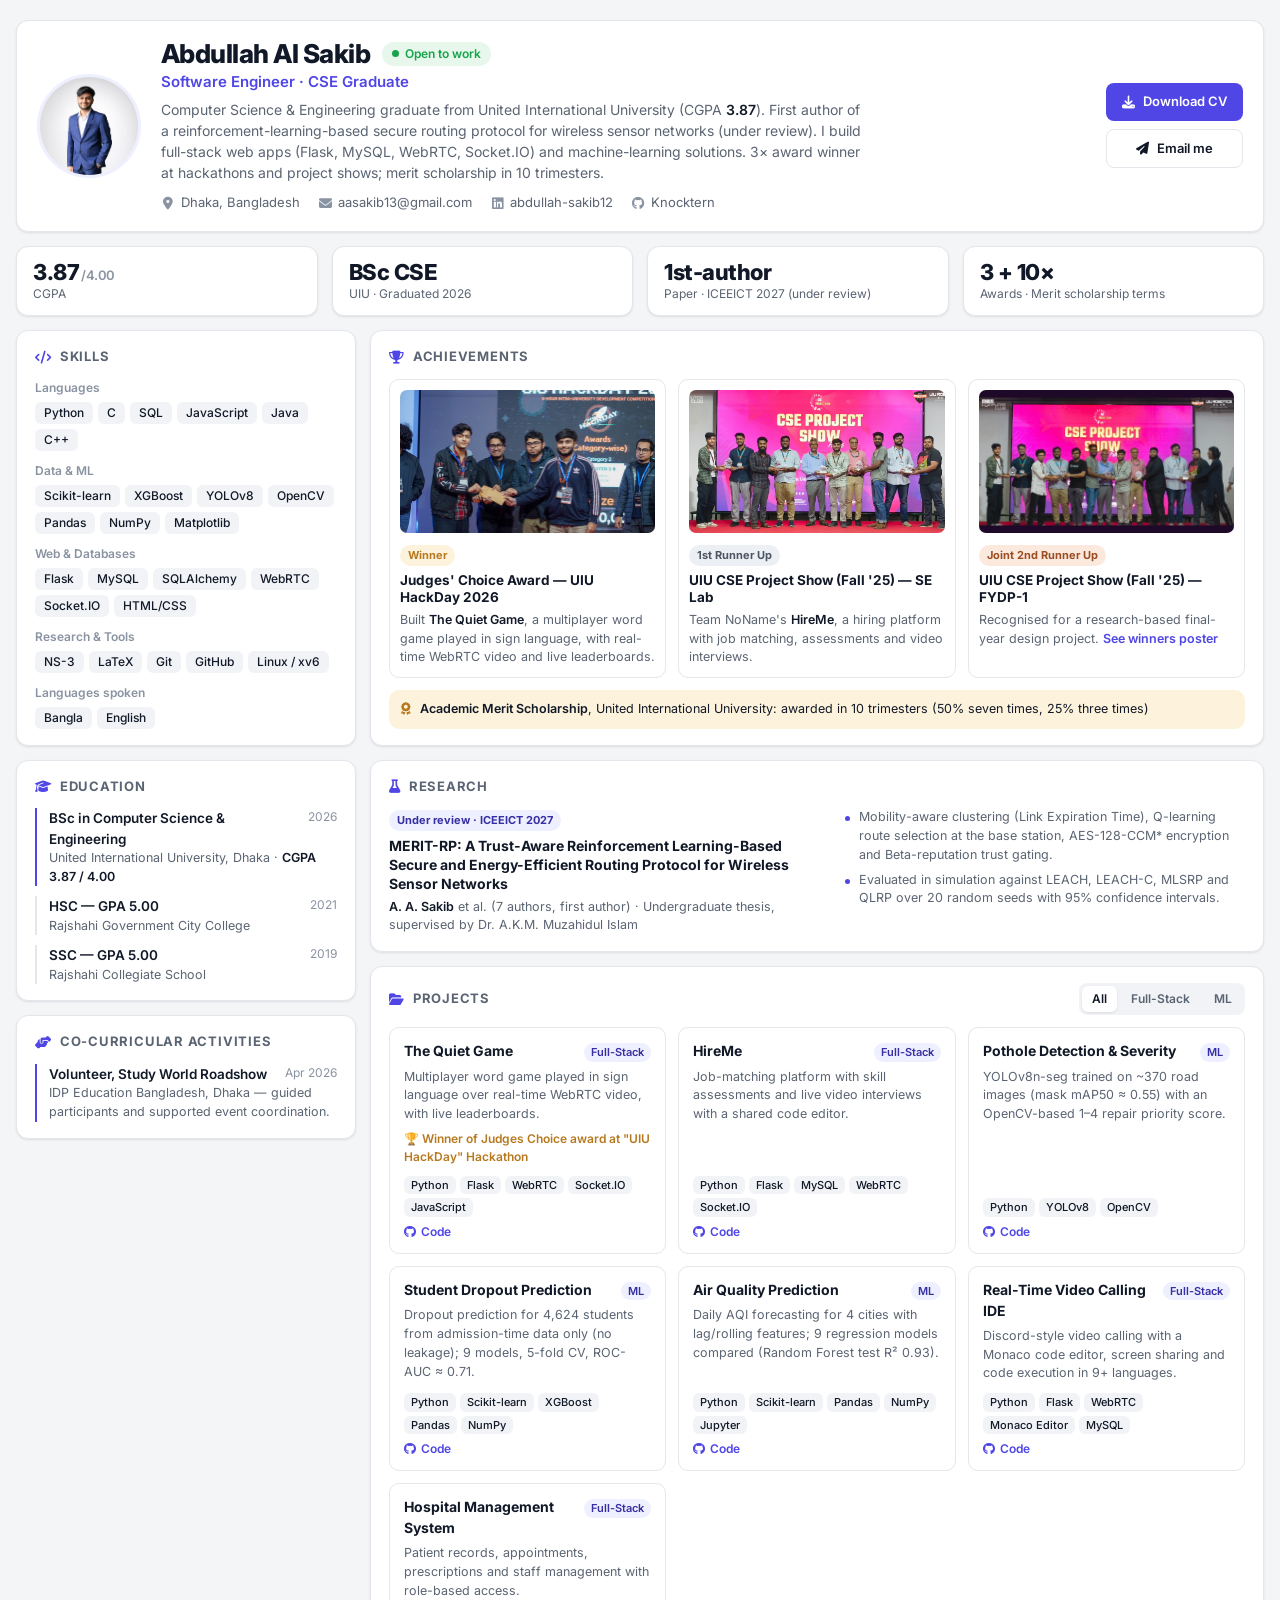
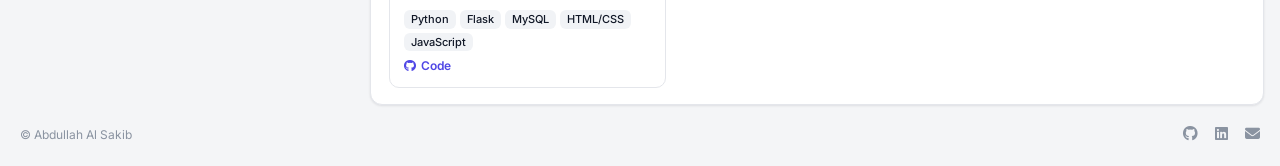
==== commit 92dcfbaa: "Show achievements before research; update CV LaTeX source Co-Authored-By: Claude Opus 5.5 <noreply@a" ====
--- a/index.html
+++ b/index.html
@@ -110,21 +110,6 @@
         <!-- Right column -->
         <main class="col-main">
             <section class="card block">
-                <h2><i class="fas fa-flask"></i>Research</h2>
-                <div class="research">
-                    <div>
-                        <span class="badge pending">Under review · ICEEICT 2027</span>
-                        <h3>MERIT-RP: A Trust-Aware Reinforcement Learning-Based Secure and Energy-Efficient Routing Protocol for Wireless Sensor Networks</h3>
-                        <p class="research-meta"><b>A. A. Sakib</b> et al. (7 authors, first author) · Undergraduate thesis, supervised by Dr. A.K.M. Muzahidul Islam</p>
-                    </div>
-                    <ul>
-                        <li>Mobility-aware clustering (Link Expiration Time), Q-learning route selection at the base station, AES-128-CCM* encryption and Beta-reputation trust gating.</li>
-                        <li>Evaluated in simulation against LEACH, LEACH-C, MLSRP and QLRP over 20 random seeds with 95% confidence intervals.</li>
-                    </ul>
-                </div>
-            </section>
-
-            <section class="card block">
                 <h2><i class="fas fa-trophy"></i>Achievements</h2>
                 <div class="awards">
                     <article class="award">
@@ -162,6 +147,21 @@
             </section>
 
             <section class="card block">
+                <h2><i class="fas fa-flask"></i>Research</h2>
+                <div class="research">
+                    <div>
+                        <span class="badge pending">Under review · ICEEICT 2027</span>
+                        <h3>MERIT-RP: A Trust-Aware Reinforcement Learning-Based Secure and Energy-Efficient Routing Protocol for Wireless Sensor Networks</h3>
+                        <p class="research-meta"><b>A. A. Sakib</b> et al. (7 authors, first author) · Undergraduate thesis, supervised by Dr. A.K.M. Muzahidul Islam</p>
+                    </div>
+                    <ul>
+                        <li>Mobility-aware clustering (Link Expiration Time), Q-learning route selection at the base station, AES-128-CCM* encryption and Beta-reputation trust gating.</li>
+                        <li>Evaluated in simulation against LEACH, LEACH-C, MLSRP and QLRP over 20 random seeds with 95% confidence intervals.</li>
+                    </ul>
+                </div>
+            </section>
+
+            <section class="card block">
                 <div class="block-head">
                     <h2><i class="fas fa-folder-open"></i>Projects</h2>
                     <div class="filters" role="tablist">
